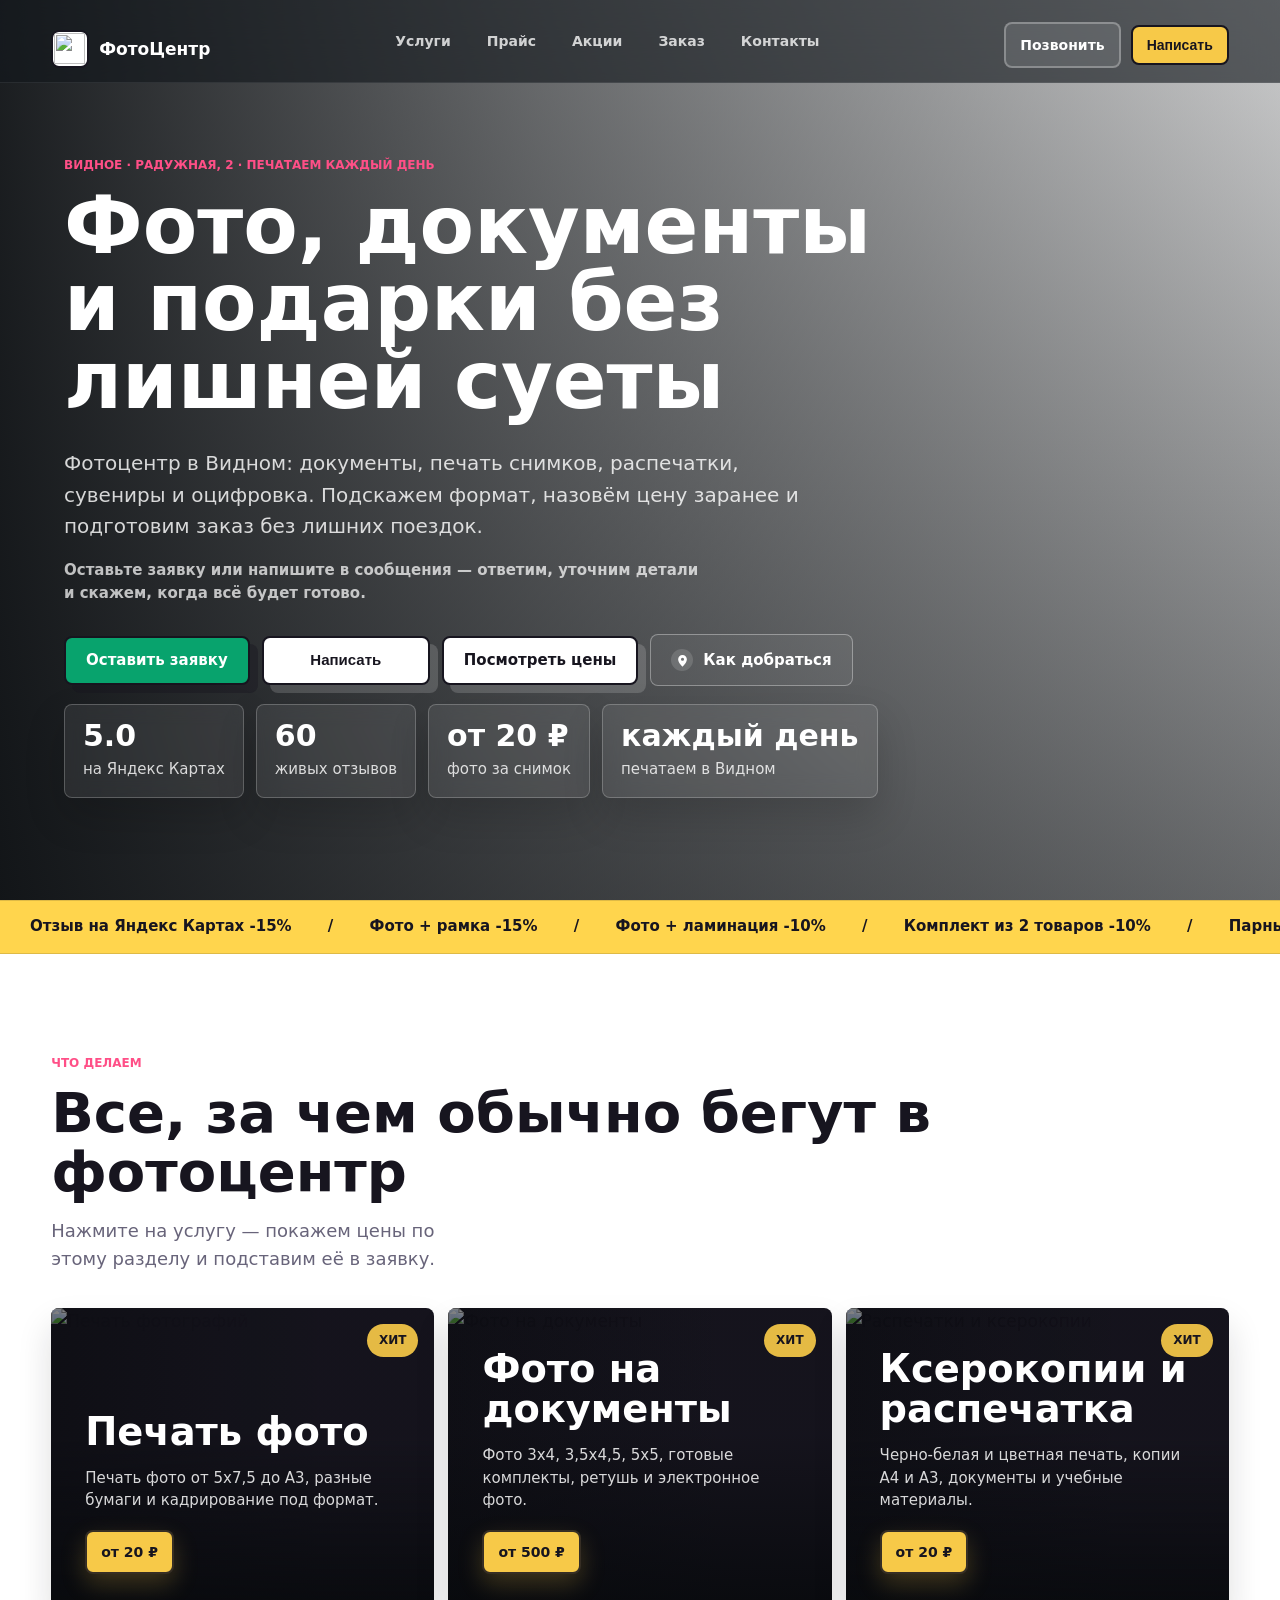
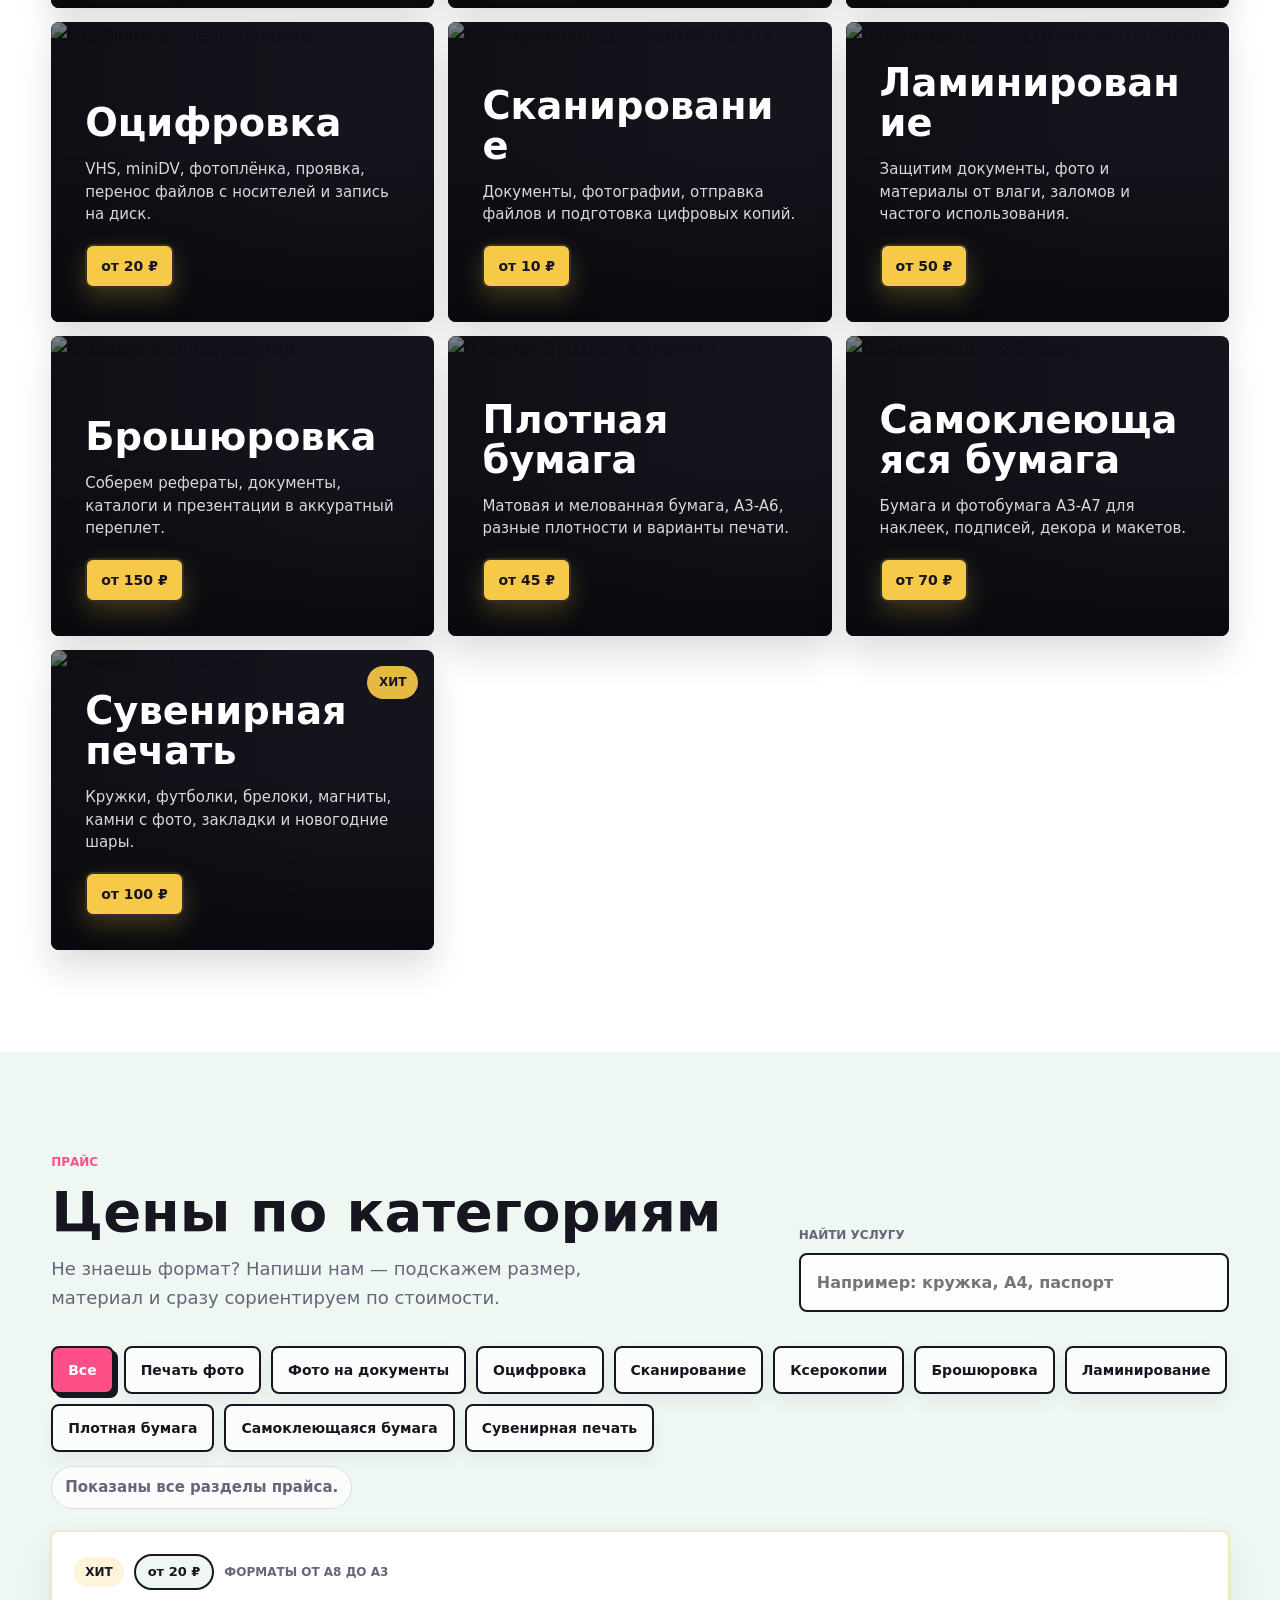
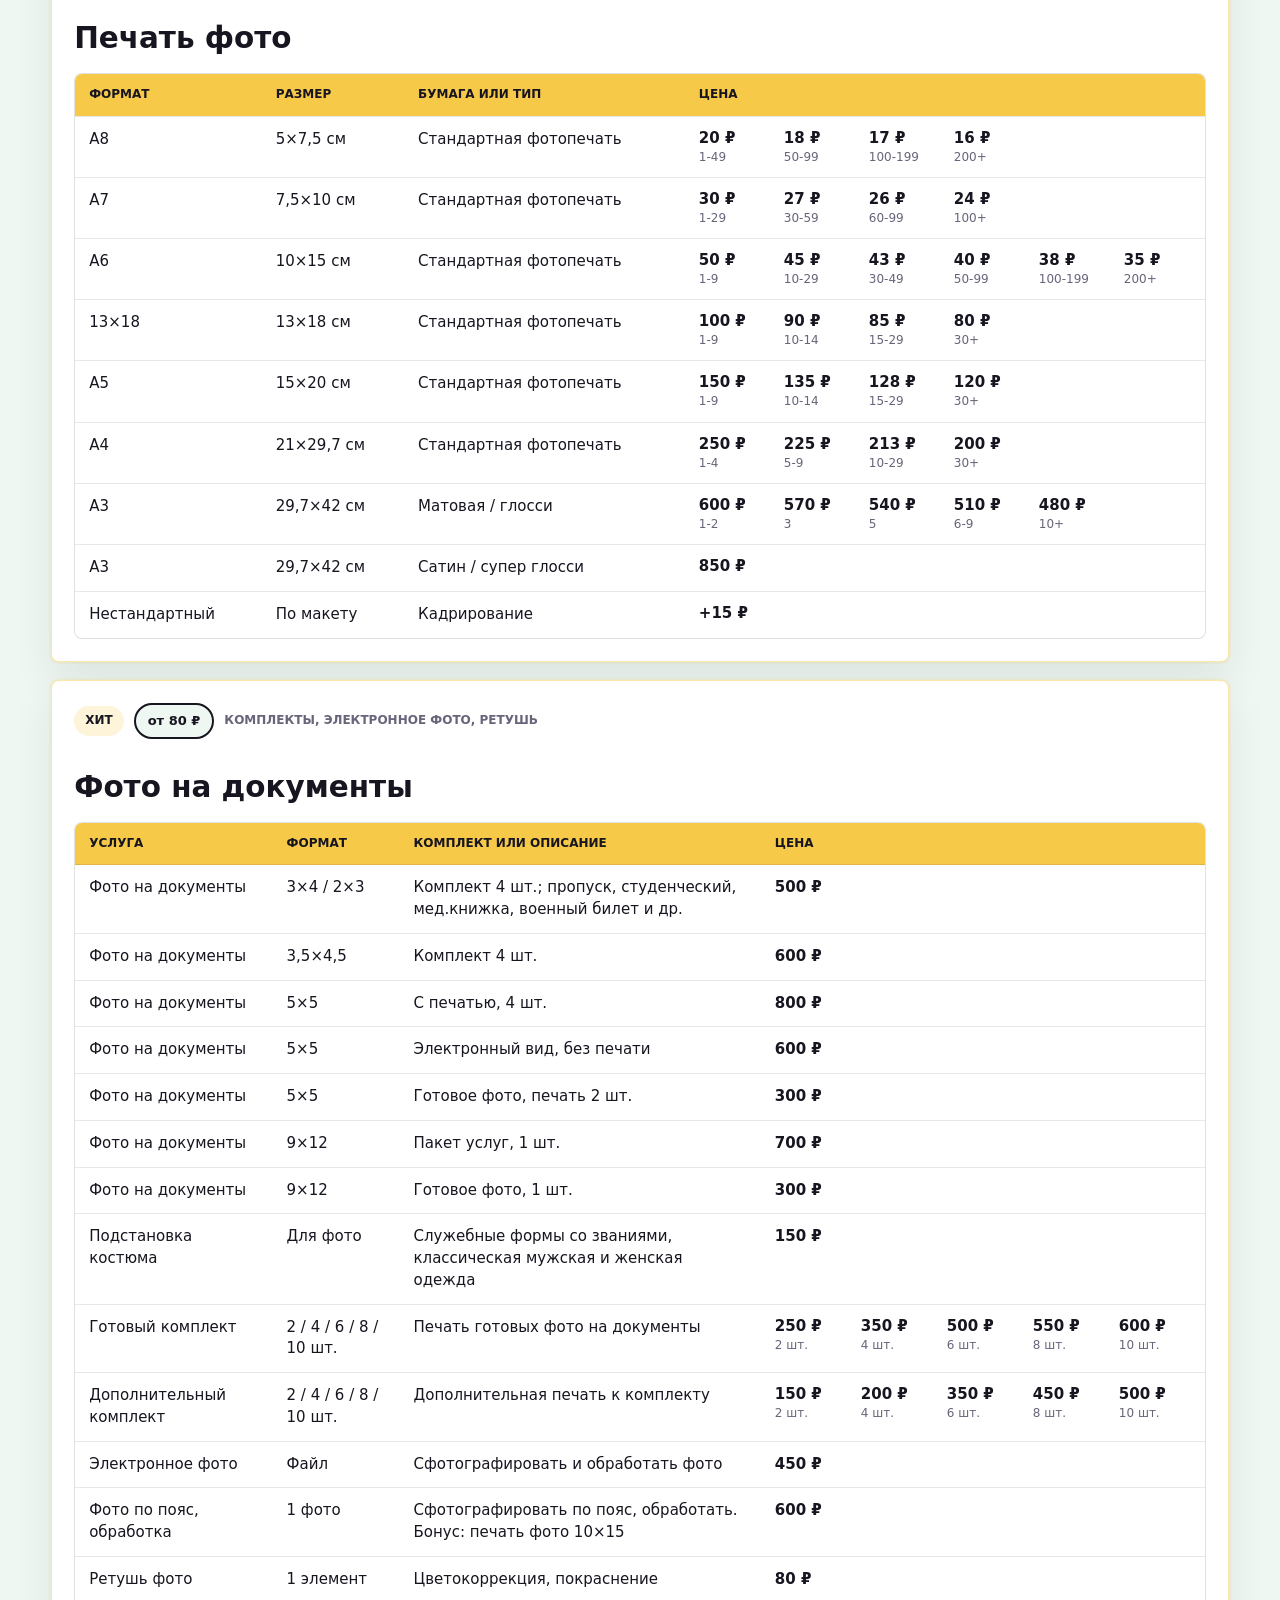
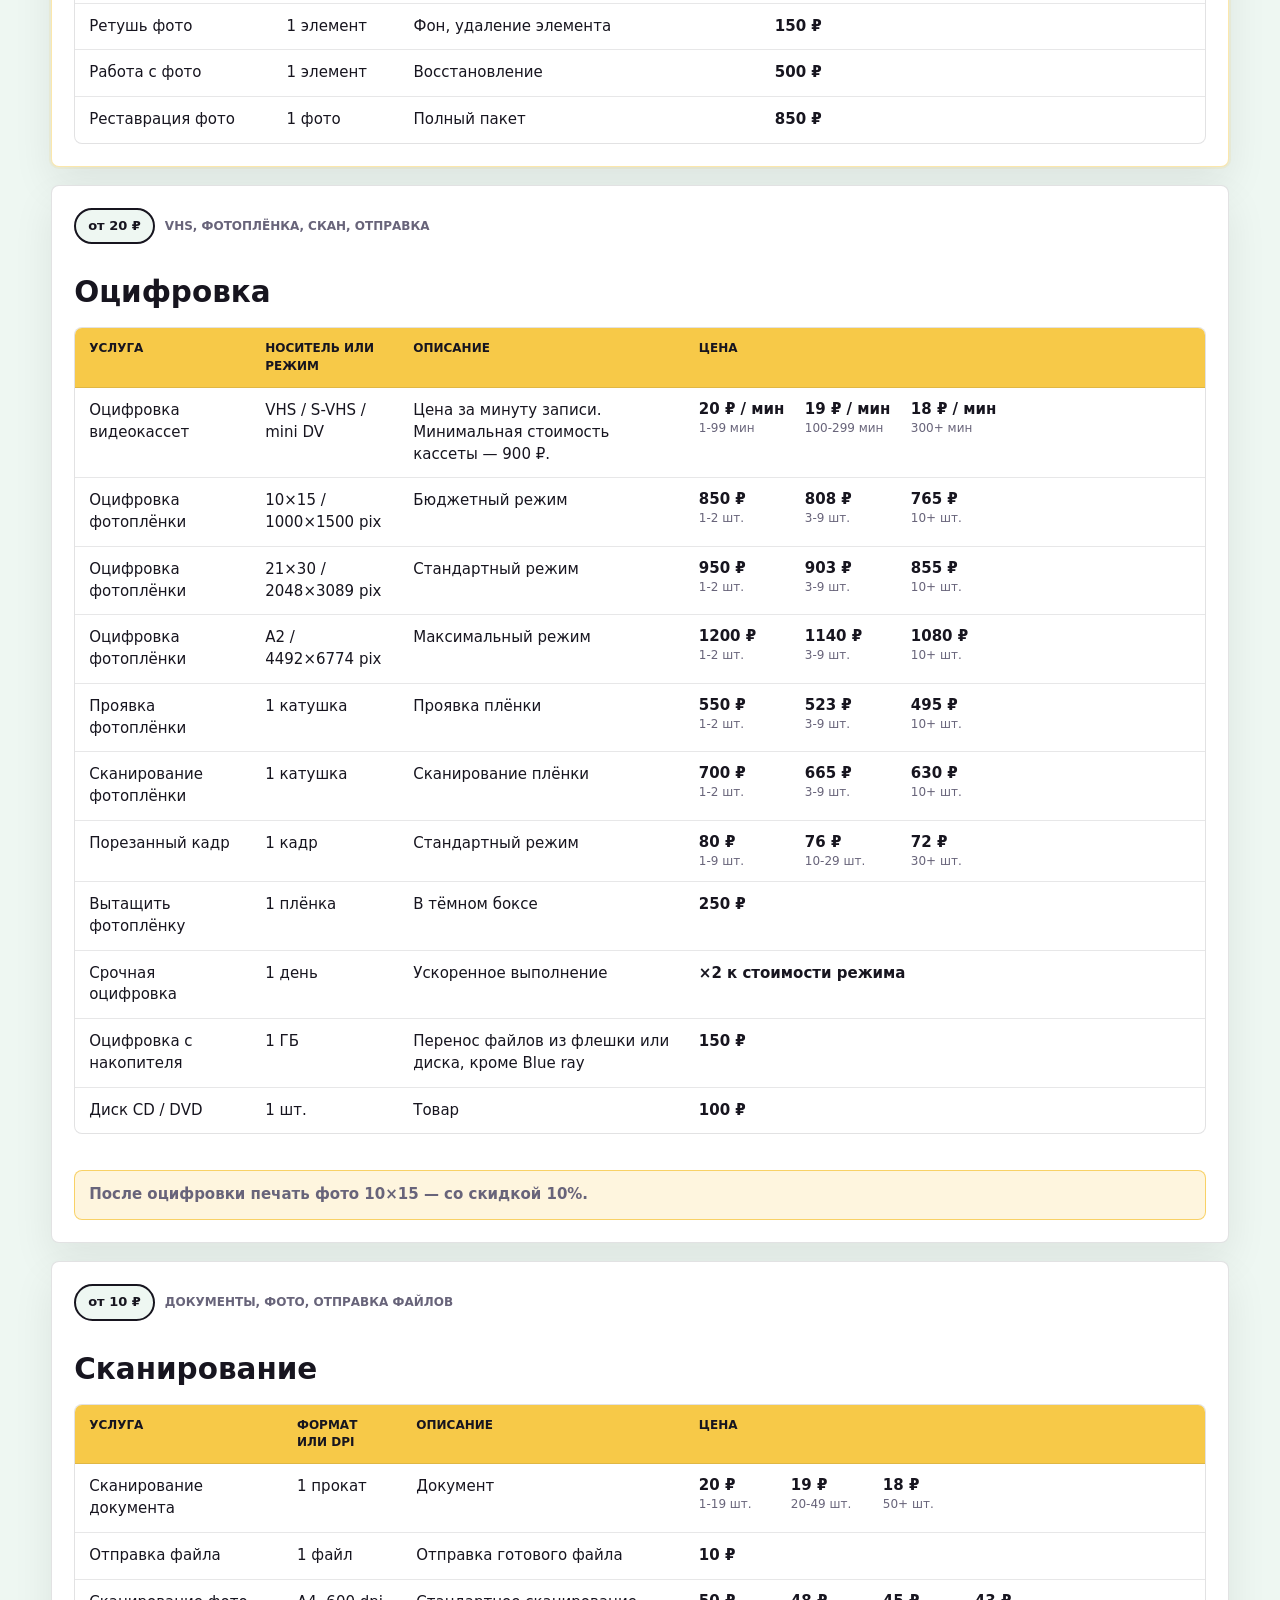
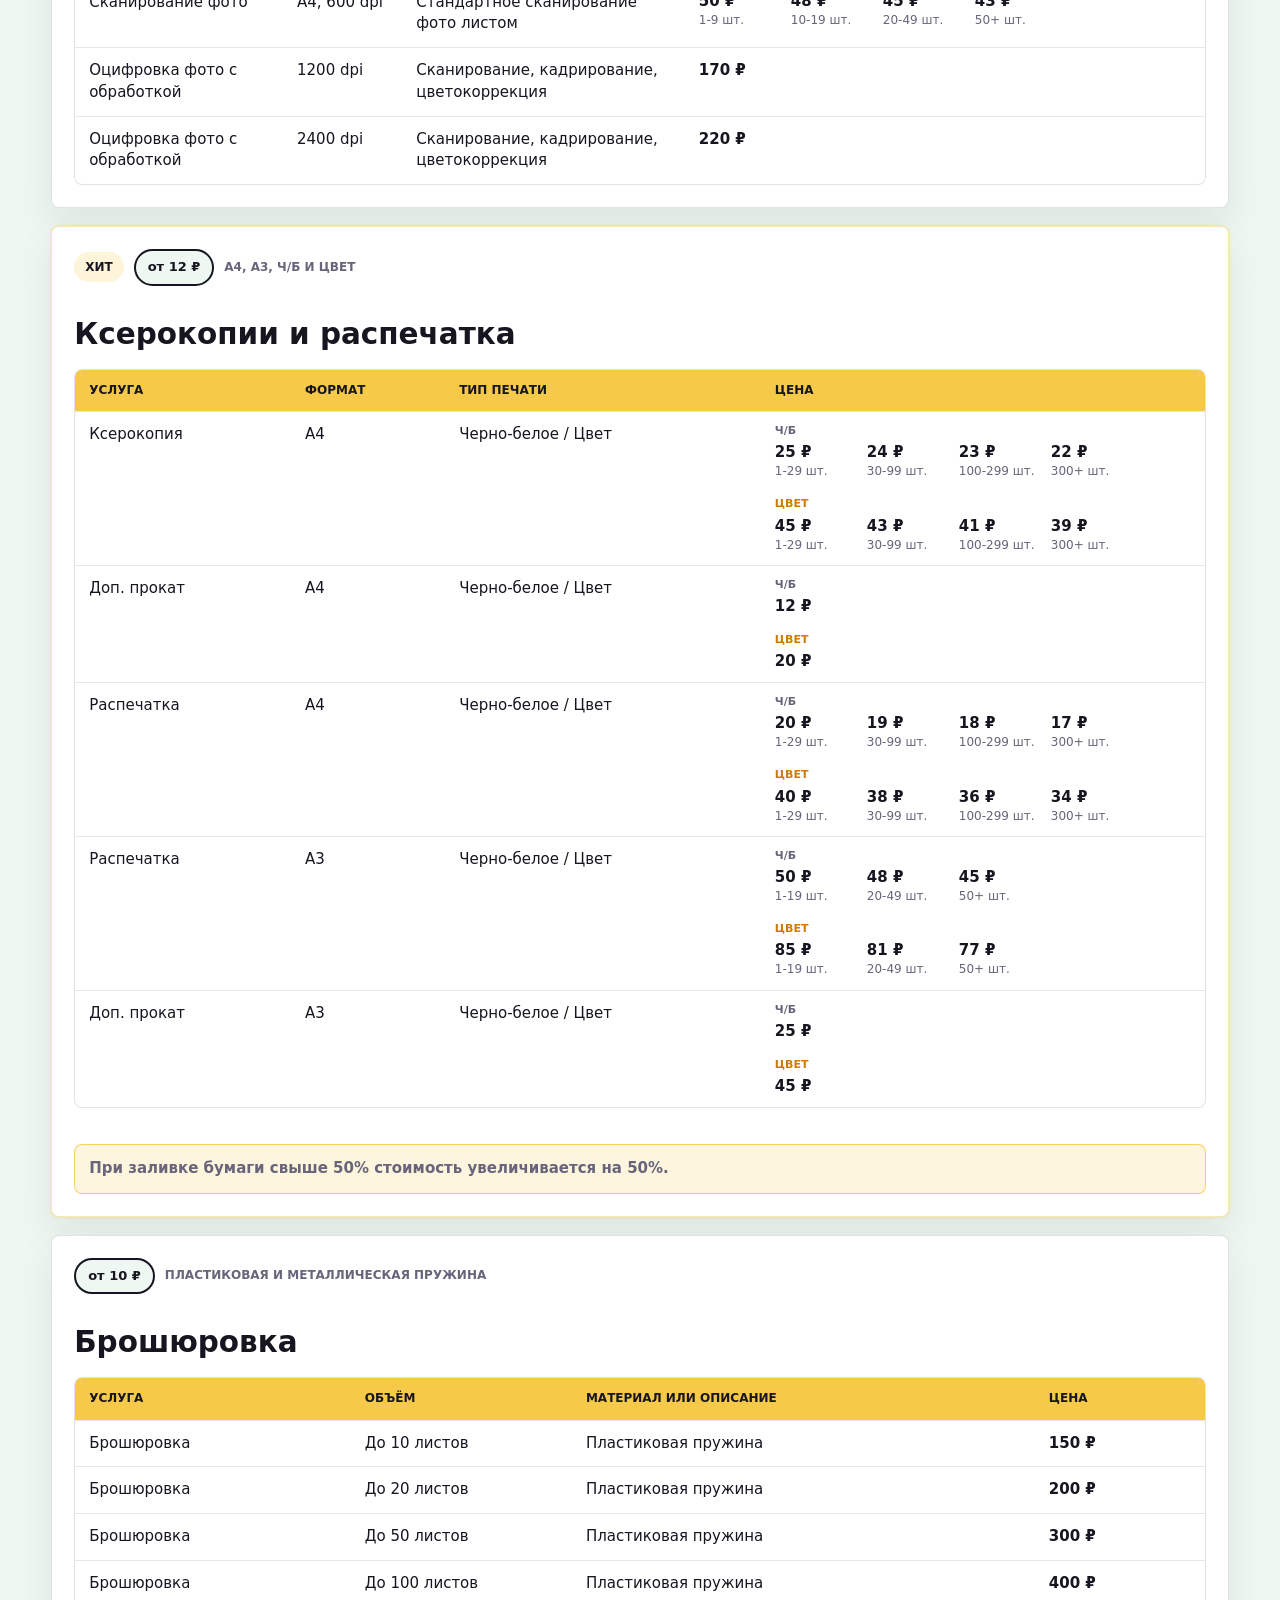
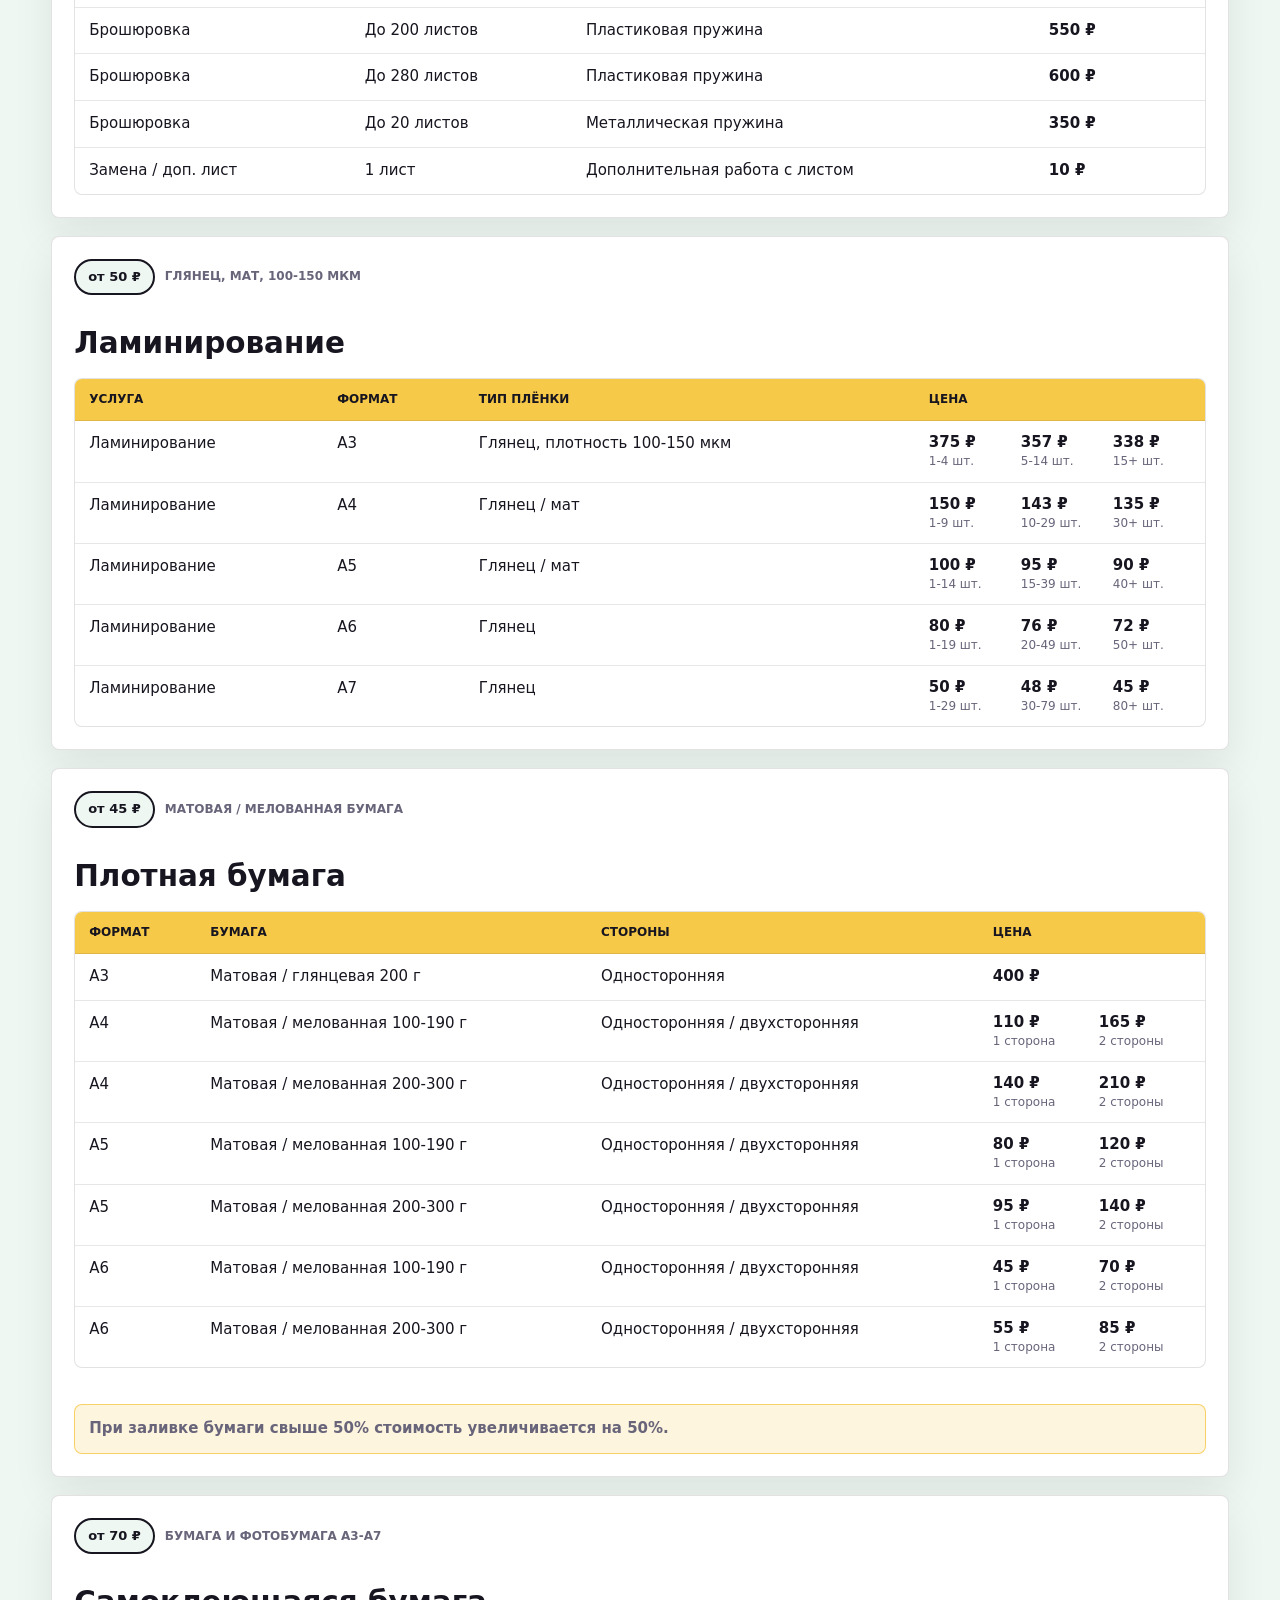
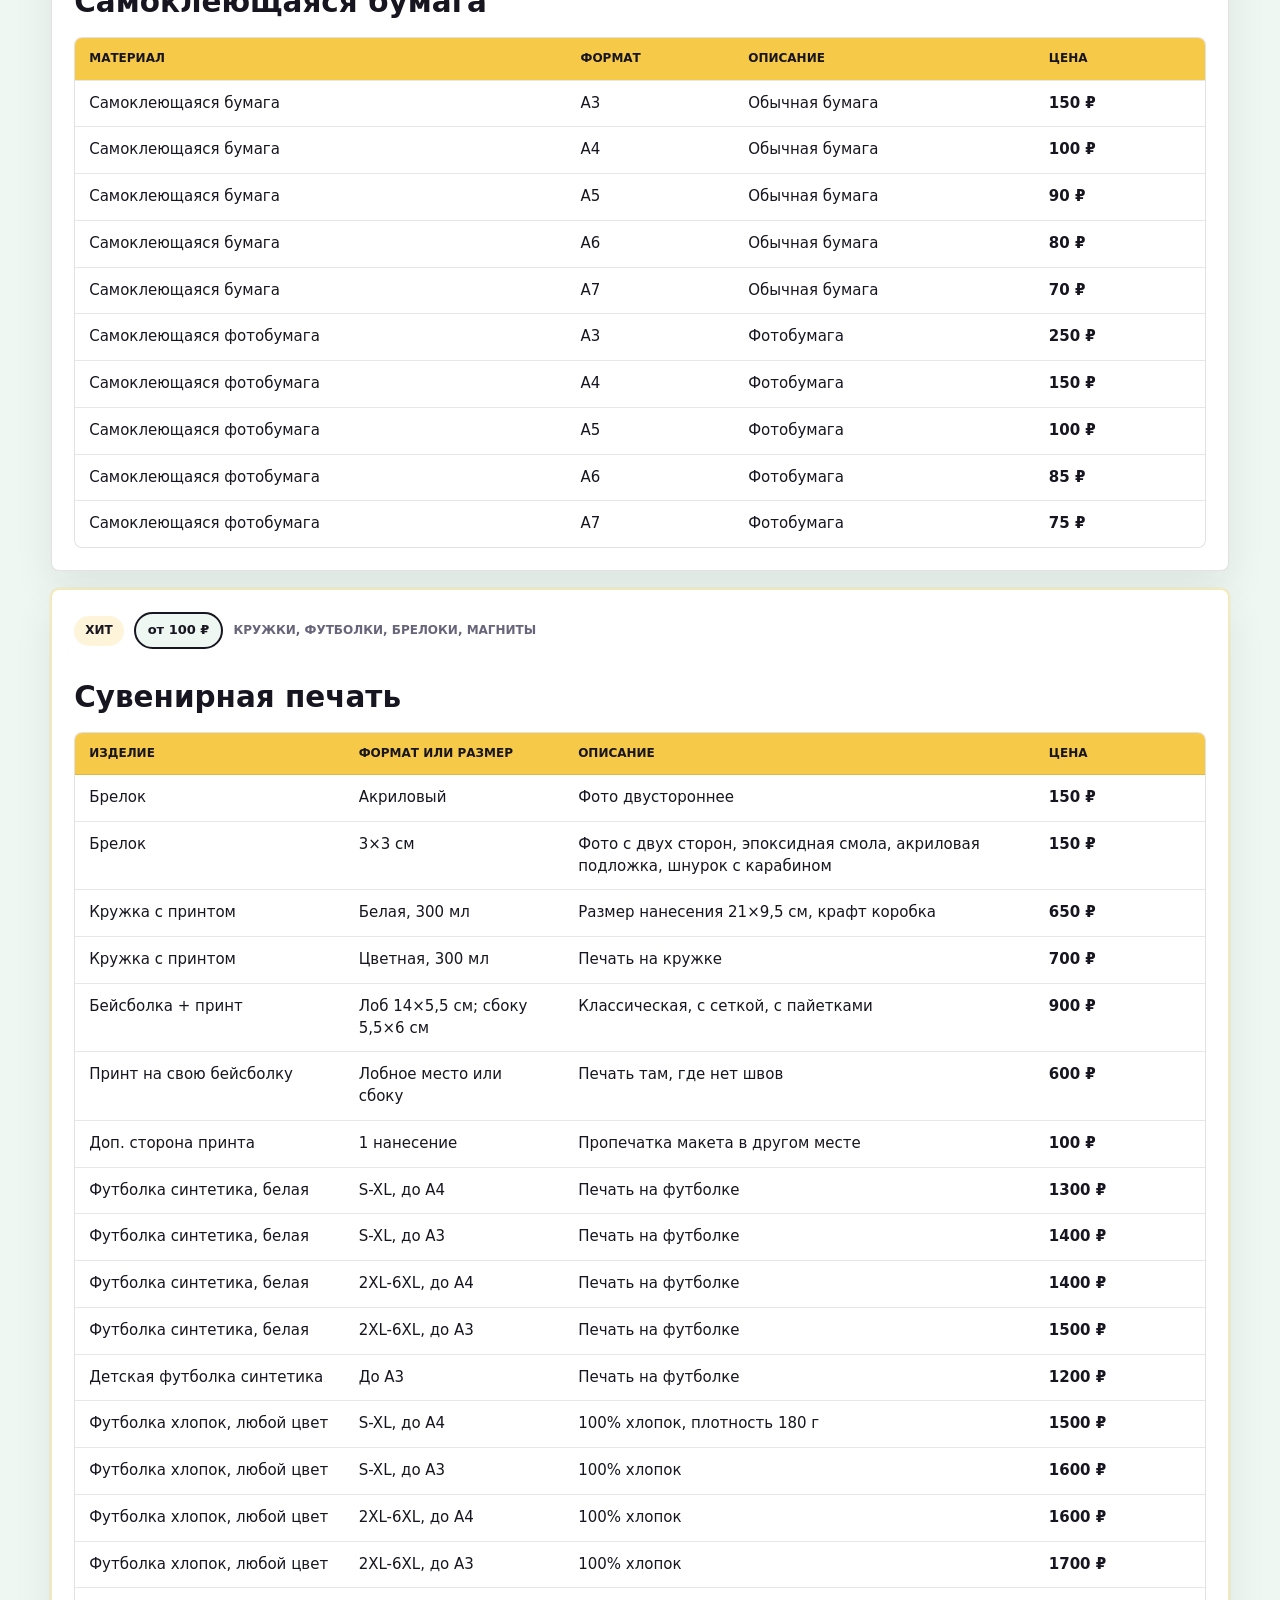
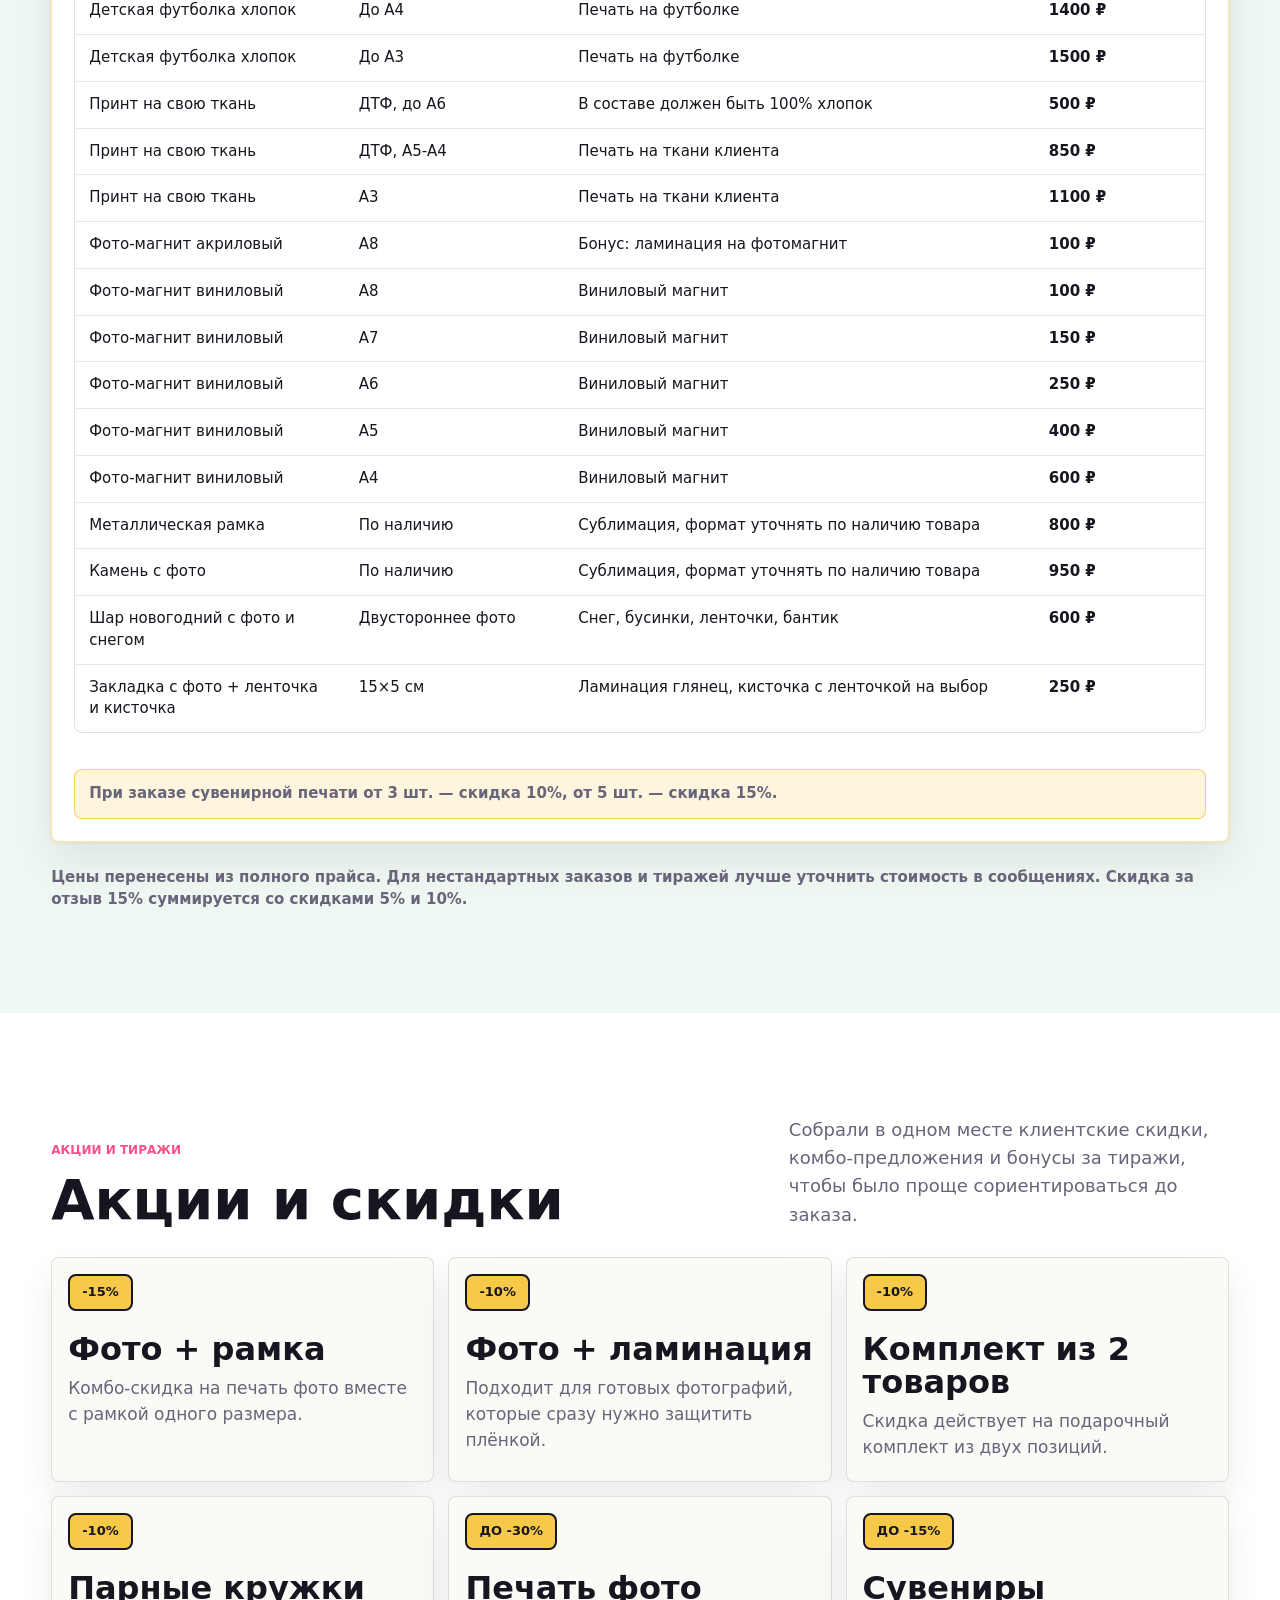
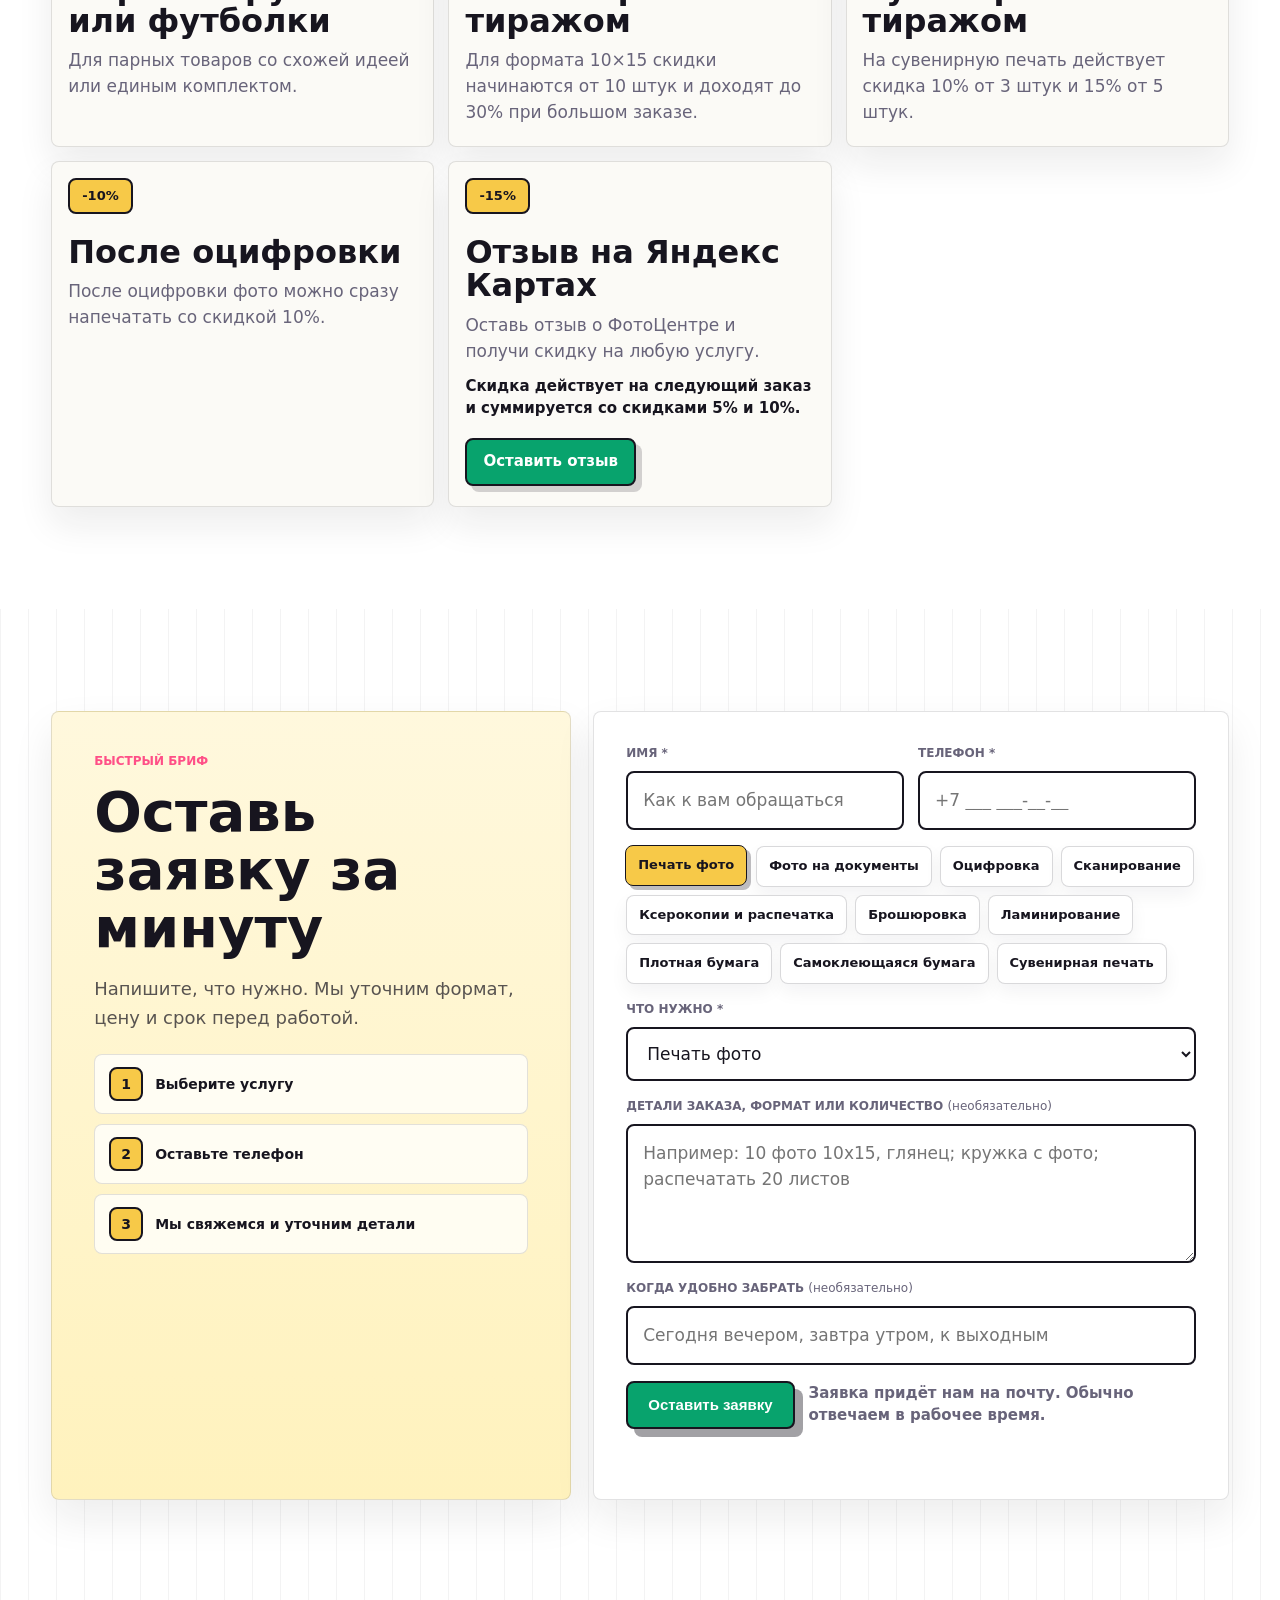
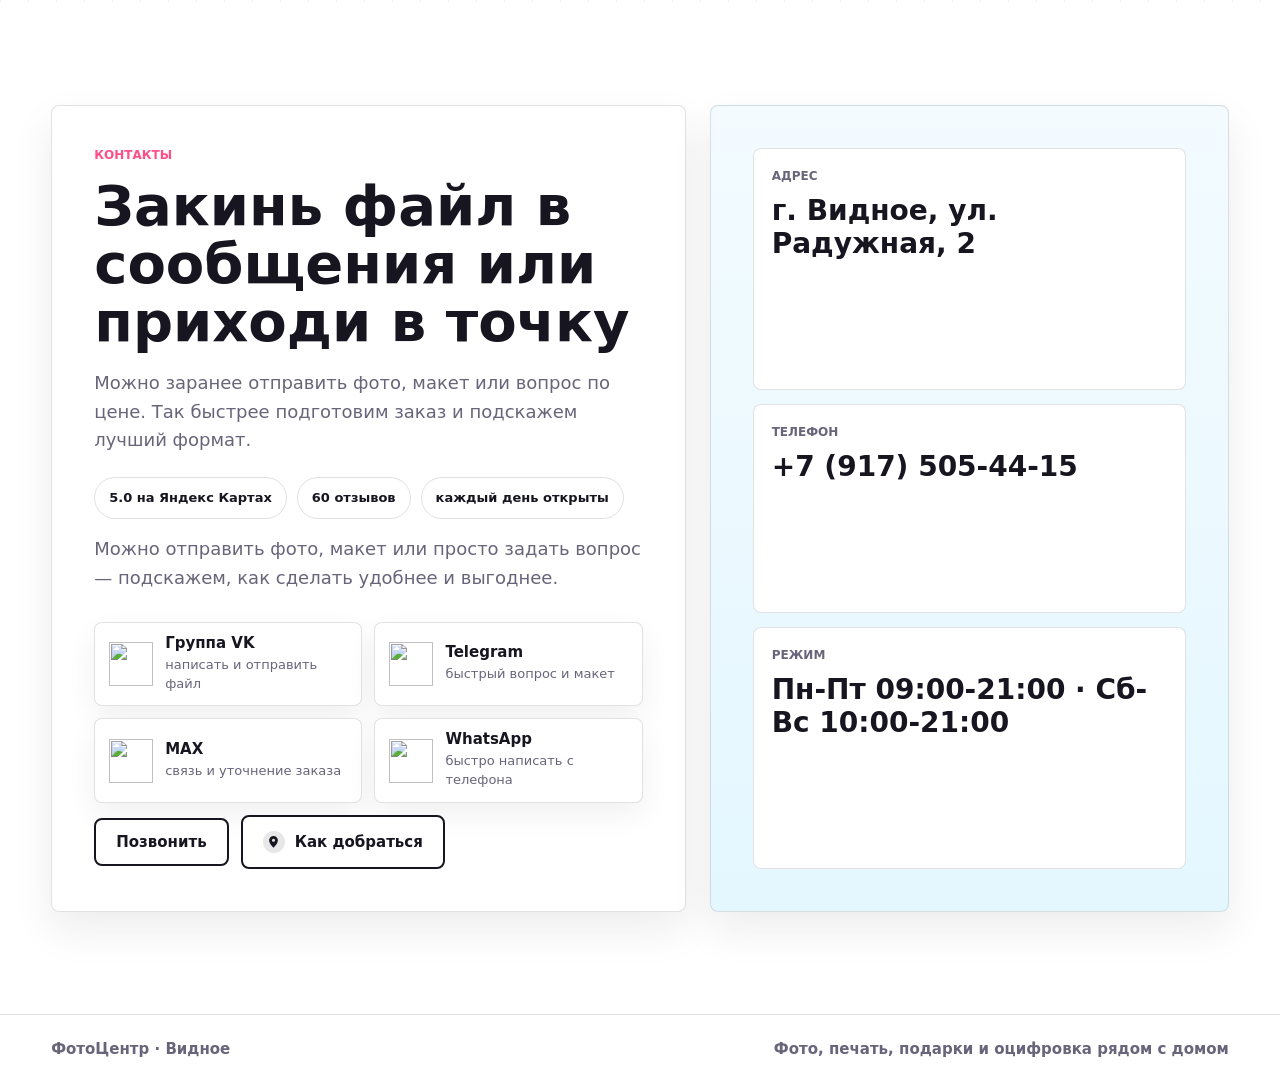
==== index.html @ 05b5c902 "Add files via upload" ====
﻿<!doctype html>
<html lang="ru">
  <head>
    <meta charset="UTF-8" />
    <meta name="viewport" content="width=device-width, initial-scale=1.0" />
    <meta
      name="description"
      content="ФотоЦентр в Видном: фото на документы, печать фото, сувениры с принтом, копии, сканирование, ламинирование и оцифровка."
    />
    <title>ФотоЦентр Видное - фото, печать, сувениры</title>
    <link rel="preconnect" href="https://images.unsplash.com" />
    <link rel="stylesheet" href="styles.css" />
  </head>
  <body>
    <header class="site-header">
      <a class="brand" href="#top" aria-label="ФотоЦентр">
        <span class="brand-mark">
          <img class="brand-mark-image" src="./assets/header-logo.svg" alt="" aria-hidden="true" />
        </span>
        <span>ФотоЦентр</span>
      </a>
      <nav class="nav" aria-label="Основная навигация">
        <a href="#services">Услуги</a>
        <a href="#prices">Прайс</a>
        <a href="#promos">Акции</a>
        <a href="#order">Заказ</a>
        <a href="#contacts">Контакты</a>
      </nav>
      <div class="header-actions">
        <a class="header-cta header-cta-secondary" href="tel:+79175054415">Позвонить</a>
        <div class="header-menu">
          <button class="header-cta header-menu-toggle" type="button" aria-expanded="false" aria-controls="writeMenu">
            Написать
          </button>
          <div class="header-menu-dropdown" id="writeMenu">
            <a href="https://vk.com/pho_tochka.vidnoe" target="_blank" rel="noreferrer">VK</a>
            <a href="https://web.telegram.org/a/#1160806137" target="_blank" rel="noreferrer">Telegram</a>
            <a href="https://max.ru/u/f9LHodD0cOIlaoDYdLaWipJg-TVtTgAfUd0Lg-ih9l57iae0V33f5ia48QM" target="_blank" rel="noreferrer">MAX</a>
            <a href="https://wa.me/79851258646" target="_blank" rel="noreferrer">WhatsApp</a>
          </div>
        </div>
      </div>
    </header>

    <main id="top">
      <section class="hero">
        <div class="hero-copy">
          <p class="eyebrow">Видное · Радужная, 2 · печатаем каждый день</p>
          <h1>Фото, документы<br />и подарки без лишней суеты</h1>
          <p class="hero-text">
            Фотоцентр в Видном: документы, печать снимков, распечатки, сувениры и оцифровка.
            Подскажем формат, назовём цену заранее и подготовим заказ без лишних поездок.
          </p>
          <p class="hero-support">Оставьте заявку или напишите в сообщения — ответим, уточним детали и скажем, когда всё будет готово.</p>
          <div class="hero-actions">
            <a class="btn btn-primary" href="#order">Оставить заявку</a>
            <div class="action-menu action-menu-hero">
              <button class="btn btn-secondary action-menu-toggle" type="button" aria-expanded="false">
                Написать
              </button>
              <div class="action-menu-dropdown" aria-label="Выберите, где написать">
                <a href="https://vk.com/pho_tochka.vidnoe" target="_blank" rel="noreferrer">VK</a>
                <a href="https://web.telegram.org/a/#1160806137" target="_blank" rel="noreferrer">Telegram</a>
                <a href="https://max.ru/u/f9LHodD0cOIlaoDYdLaWipJg-TVtTgAfUd0Lg-ih9l57iae0V33f5ia48QM" target="_blank" rel="noreferrer">MAX</a>
                <a href="https://wa.me/79851258646" target="_blank" rel="noreferrer">WhatsApp</a>
              </div>
            </div>
            <a class="btn btn-secondary" href="#prices">Посмотреть цены</a>
            <a class="btn btn-ghost btn-route" href="https://yandex.ru/maps/-/CPvjaN9n" target="_blank" rel="noreferrer">
              <span class="btn-route-icon" aria-hidden="true">
                <svg viewBox="0 0 24 24" focusable="false">
                  <path d="M12 22s7-6.2 7-12a7 7 0 1 0-14 0c0 5.8 7 12 7 12Zm0-9.5a2.5 2.5 0 1 1 0-5 2.5 2.5 0 0 1 0 5Z" fill="currentColor" />
                </svg>
              </span>
              <span>Как добраться</span>
            </a>
          </div>
          <div class="hero-stats" aria-label="Быстрая информация">
            <div class="hero-stat">
              <strong>5.0</strong>
              <span>на Яндекс Картах</span>
            </div>
            <div class="hero-stat">
              <strong>60</strong>
              <span>живых отзывов</span>
            </div>
            <div class="hero-stat">
              <strong>от 20 ₽</strong>
              <span>фото за снимок</span>
            </div>
            <div class="hero-stat">
              <strong>каждый день</strong>
              <span>печатаем в Видном</span>
            </div>
          </div>
        </div>
        <div class="hero-media" aria-label="Печать фото и документы">
          <img
            src="https://images.unsplash.com/photo-1516035069371-29a1b244cc32?auto=format&fit=crop&w=900&q=80"
            alt="Фотоаппарат и распечатанные снимки"
          />
          <div class="floating-card top-card">
            <span>от 20 ₽</span>
            <p>печать фото</p>
          </div>
          <div class="floating-card bottom-card">
            <span>от 450 ₽</span>
            <p>электронное фото</p>
          </div>
        </div>
      </section>

      <section class="ticker-section" aria-label="Акции и скидки">
        <div class="ticker-track">
          <div class="ticker-content">
            <span>Отзыв на Яндекс Картах -15%</span>
            <span class="ticker-separator">/</span>
            <span>Фото + рамка -15%</span>
            <span class="ticker-separator">/</span>
            <span>Фото + ламинация -10%</span>
            <span class="ticker-separator">/</span>
            <span>Комплект из 2 товаров -10%</span>
            <span class="ticker-separator">/</span>
            <span>Парные кружки и футболки -10%</span>
            <span class="ticker-separator">/</span>
            <span>Печать 10×15 до -30%</span>
            <span class="ticker-separator">/</span>
            <span>Сувениры от 3 шт -10%</span>
            <span class="ticker-separator">/</span>
            <span>После оцифровки печать фото -10%</span>
            <span class="ticker-separator">/</span>
            <span>Фото + рамка -15%</span>
            <span class="ticker-separator">/</span>
            <span>Комплект из 2 товаров -10%</span>
            <span class="ticker-separator">/</span>
            <span>Печать 10×15 до -30%</span>
            <span class="ticker-separator">/</span>
            <span>После оцифровки печать фото -10%</span>
          </div>
          <div class="ticker-content" aria-hidden="true">
            <span>Отзыв на Яндекс Картах -15%</span>
            <span class="ticker-separator">/</span>
            <span>Фото + рамка -15%</span>
            <span class="ticker-separator">/</span>
            <span>Фото + ламинация -10%</span>
            <span class="ticker-separator">/</span>
            <span>Комплект из 2 товаров -10%</span>
            <span class="ticker-separator">/</span>
            <span>Парные кружки и футболки -10%</span>
            <span class="ticker-separator">/</span>
            <span>Печать 10×15 до -30%</span>
            <span class="ticker-separator">/</span>
            <span>Сувениры от 3 шт -10%</span>
            <span class="ticker-separator">/</span>
            <span>После оцифровки печать фото -10%</span>
            <span class="ticker-separator">/</span>
            <span>Фото + рамка -15%</span>
            <span class="ticker-separator">/</span>
            <span>Комплект из 2 товаров -10%</span>
            <span class="ticker-separator">/</span>
            <span>Печать 10×15 до -30%</span>
            <span class="ticker-separator">/</span>
            <span>После оцифровки печать фото -10%</span>
          </div>
        </div>
      </section>

      <section class="section service-section" id="services">
        <div class="section-head">
          <p class="eyebrow">что делаем</p>
          <h2>Все, за чем обычно бегут в фотоцентр</h2>
          <p class="section-lead">Нажмите на услугу — покажем цены по этому разделу и подставим её в заявку.</p>
        </div>
        <div class="service-grid service-grid-full">
          <article class="service-card service-card-photo" data-target-filter="photo" data-order-service="Печать фото">
            <img src="./assets/photos.png" alt="Печать фотографий" />
            <span class="card-label">хит</span>
            <div>
              <h3>Печать фото</h3>
              <p>Печать фото от 5x7,5 до A3, разные бумаги и кадрирование под формат.</p>
              <span class="service-price">от 20 ₽</span>
            </div>
          </article>
          <article class="service-card service-card-docs" data-target-filter="docs" data-order-service="Фото на документы">
            <img src="./assets/docs.png" alt="Фото на документы" />
            <span class="card-label">хит</span>
            <div>
              <h3>Фото на документы</h3>
              <p>Фото 3x4, 3,5x4,5, 5x5, готовые комплекты, ретушь и электронное фото.</p>
              <span class="service-price">от 500 ₽</span>
            </div>
          </article>
          <article class="service-card service-card-print" data-target-filter="print" data-order-service="Ксерокопии и распечатка">
            <img src="./assets/copies.png" alt="Распечатки и ксерокопии" />
            <span class="card-label">хит</span>
            <div>
              <h3>Ксерокопии и распечатка</h3>
              <p>Черно-белая и цветная печать, копии A4 и A3, документы и учебные материалы.</p>
              <span class="service-price">от 20 ₽</span>
            </div>
          </article>
          <article class="service-card service-card-digital" data-target-filter="digital" data-order-service="Оцифровка">
            <img src="./assets/digitization-card.png" alt="Оцифровка пленок и кассет" />
            <div>
              <h3>Оцифровка</h3>
              <p>VHS, miniDV, фотоплёнка, проявка, перенос файлов с носителей и запись на диск.</p>
              <span class="service-price">от 20 ₽</span>
            </div>
          </article>
          <article class="service-card service-card-scan" data-target-filter="scan" data-order-service="Сканирование">
            <img src="./assets/scanning.png" alt="Сканирование документов и фото" />
            <div>
              <h3>Сканирование</h3>
              <p>Документы, фотографии, отправка файлов и подготовка цифровых копий.</p>
              <span class="service-price">от 10 ₽</span>
            </div>
          </article>
          <article class="service-card service-card-lamination" data-target-filter="lamination" data-order-service="Ламинирование">
            <img src="./assets/lamination.png" alt="Ламинация документов и фотографий" />
            <div>
              <h3>Ламинирование</h3>
              <p>Защитим документы, фото и материалы от влаги, заломов и частого использования.</p>
              <span class="service-price">от 50 ₽</span>
            </div>
          </article>
          <article class="service-card service-card-binding" data-target-filter="binding" data-order-service="Брошюровка">
            <img src="./assets/brochure.png" alt="Брошюровка документов" />
            <div>
              <h3>Брошюровка</h3>
              <p>Соберем рефераты, документы, каталоги и презентации в аккуратный переплет.</p>
              <span class="service-price">от 150 ₽</span>
            </div>
          </article>
          <article class="service-card service-card-paper" data-target-filter="paper" data-order-service="Плотная бумага">
            <img src="./assets/thick-paper.png" alt="Плотная бумага для печати" />
            <div>
              <h3>Плотная бумага</h3>
              <p>Матовая и мелованная бумага, A3-A6, разные плотности и варианты печати.</p>
              <span class="service-price">от 45 ₽</span>
            </div>
          </article>
          <article class="service-card service-card-sticker" data-target-filter="sticker" data-order-service="Самоклеющаяся бумага">
            <img src="./assets/sticker-paper.png" alt="Самоклеющаяся бумага" />
            <div>
              <h3>Самоклеющаяся бумага</h3>
              <p>Бумага и фотобумага A3-A7 для наклеек, подписей, декора и макетов.</p>
              <span class="service-price">от 70 ₽</span>
            </div>
          </article>
          <article class="service-card service-card-gifts" data-target-filter="gifts" data-order-service="Сувенирная печать">
            <img src="./assets/souvenirs.png" alt="Сувенирная печать" />
            <span class="card-label">хит</span>
            <div>
              <h3>Сувенирная печать</h3>
              <p>Кружки, футболки, брелоки, магниты, камни с фото, закладки и новогодние шары.</p>
              <span class="service-price">от 100 ₽</span>
            </div>
          </article>
        </div>
      </section>

      <section class="section price-section" id="prices">
        <div class="section-head split-head">
          <div>
            <p class="eyebrow">прайс</p>
            <h2>Цены по категориям</h2>
            <p class="price-intro">Не знаешь формат? Напиши нам — подскажем размер, материал и сразу сориентируем по стоимости.</p>
          </div>
          <label class="search-box">
            <span>Найти услугу</span>
            <input type="search" id="priceSearch" placeholder="Например: кружка, А4, паспорт" />
          </label>
        </div>

        <div class="price-tabs" role="tablist" aria-label="Категории прайса">
          <button class="tab active" type="button" data-filter="all">Все</button>
          <button class="tab" type="button" data-filter="photo">Печать фото</button>
          <button class="tab" type="button" data-filter="docs">Фото на документы</button>
          <button class="tab" type="button" data-filter="digital">Оцифровка</button>
          <button class="tab" type="button" data-filter="scan">Сканирование</button>
          <button class="tab" type="button" data-filter="print">Ксерокопии</button>
          <button class="tab" type="button" data-filter="binding">Брошюровка</button>
          <button class="tab" type="button" data-filter="lamination">Ламинирование</button>
          <button class="tab" type="button" data-filter="paper">Плотная бумага</button>
          <button class="tab" type="button" data-filter="sticker">Самоклеющаяся бумага</button>
          <button class="tab" type="button" data-filter="gifts">Сувенирная печать</button>
        </div>
        <p class="price-filter-status" id="priceFilterStatus">Показаны все разделы прайса.</p>
        <p class="price-empty-message" id="priceEmptyMessage">
          Не нашли услугу? <a href="#contacts">Напишите нам</a> — подскажем цену.
        </p>

        <div class="price-grid price-table-grid" id="priceGrid">
          <article class="price-card price-table-card price-card-hot" data-category="photo">
            <div class="price-card-top">
              <span class="price-hot-tag">хит</span>
              <span class="price-chip">от 20 ₽</span>
              <span class="price-meta">форматы от A8 до A3</span>
            </div>
            <h3>Печать фото</h3>
            <div class="price-table-wrap">
              <table class="price-table photo-price-table detail-price-table">
                <thead><tr><th>Формат</th><th>Размер</th><th>Бумага или тип</th><th>Кол-во</th><th>Цена</th></tr></thead>
                <tbody>
                  <tr><td>A8</td><td>5×7,5 см</td><td>Стандартная фотопечать</td><td>1-49<br />50-99<br />100-199<br />200+</td><td><div class="photo-tier-list"><span class="photo-tier"><span class="photo-tier-qty">1-49</span><span class="photo-tier-price">20 ₽</span></span><span class="photo-tier"><span class="photo-tier-qty">50-99</span><span class="photo-tier-price">18 ₽</span></span><span class="photo-tier"><span class="photo-tier-qty">100-199</span><span class="photo-tier-price">17 ₽</span></span><span class="photo-tier"><span class="photo-tier-qty">200+</span><span class="photo-tier-price">16 ₽</span></span></div></td></tr>
                  <tr><td>A7</td><td>7,5×10 см</td><td>Стандартная фотопечать</td><td>1-29<br />30-59<br />60-99<br />100+</td><td><div class="photo-tier-list"><span class="photo-tier"><span class="photo-tier-qty">1-29</span><span class="photo-tier-price">30 ₽</span></span><span class="photo-tier"><span class="photo-tier-qty">30-59</span><span class="photo-tier-price">27 ₽</span></span><span class="photo-tier"><span class="photo-tier-qty">60-99</span><span class="photo-tier-price">26 ₽</span></span><span class="photo-tier"><span class="photo-tier-qty">100+</span><span class="photo-tier-price">24 ₽</span></span></div></td></tr>
                  <tr><td>A6</td><td>10×15 см</td><td>Стандартная фотопечать</td><td>1-9<br />10-29<br />30-49<br />50-99<br />100-199<br />200+</td><td><div class="photo-tier-list"><span class="photo-tier"><span class="photo-tier-qty">1-9</span><span class="photo-tier-price">50 ₽</span></span><span class="photo-tier"><span class="photo-tier-qty">10-29</span><span class="photo-tier-price">45 ₽</span></span><span class="photo-tier"><span class="photo-tier-qty">30-49</span><span class="photo-tier-price">43 ₽</span></span><span class="photo-tier"><span class="photo-tier-qty">50-99</span><span class="photo-tier-price">40 ₽</span></span><span class="photo-tier"><span class="photo-tier-qty">100-199</span><span class="photo-tier-price">38 ₽</span></span><span class="photo-tier"><span class="photo-tier-qty">200+</span><span class="photo-tier-price">35 ₽</span></span></div></td></tr>
                  <tr><td>13×18</td><td>13×18 см</td><td>Стандартная фотопечать</td><td>1-9<br />10-14<br />15-29<br />30+</td><td><div class="photo-tier-list"><span class="photo-tier"><span class="photo-tier-qty">1-9</span><span class="photo-tier-price">100 ₽</span></span><span class="photo-tier"><span class="photo-tier-qty">10-14</span><span class="photo-tier-price">90 ₽</span></span><span class="photo-tier"><span class="photo-tier-qty">15-29</span><span class="photo-tier-price">85 ₽</span></span><span class="photo-tier"><span class="photo-tier-qty">30+</span><span class="photo-tier-price">80 ₽</span></span></div></td></tr>
                  <tr><td>A5</td><td>15×20 см</td><td>Стандартная фотопечать</td><td>1-9<br />10-14<br />15-29<br />30+</td><td><div class="photo-tier-list"><span class="photo-tier"><span class="photo-tier-qty">1-9</span><span class="photo-tier-price">150 ₽</span></span><span class="photo-tier"><span class="photo-tier-qty">10-14</span><span class="photo-tier-price">135 ₽</span></span><span class="photo-tier"><span class="photo-tier-qty">15-29</span><span class="photo-tier-price">128 ₽</span></span><span class="photo-tier"><span class="photo-tier-qty">30+</span><span class="photo-tier-price">120 ₽</span></span></div></td></tr>
                  <tr><td>A4</td><td>21×29,7 см</td><td>Стандартная фотопечать</td><td>1-4<br />5-9<br />10-29<br />30+</td><td><div class="photo-tier-list"><span class="photo-tier"><span class="photo-tier-qty">1-4</span><span class="photo-tier-price">250 ₽</span></span><span class="photo-tier"><span class="photo-tier-qty">5-9</span><span class="photo-tier-price">225 ₽</span></span><span class="photo-tier"><span class="photo-tier-qty">10-29</span><span class="photo-tier-price">213 ₽</span></span><span class="photo-tier"><span class="photo-tier-qty">30+</span><span class="photo-tier-price">200 ₽</span></span></div></td></tr>
                  <tr><td>A3</td><td>29,7×42 см</td><td>Матовая / глосси</td><td>1-2<br />3<br />5<br />6-9<br />10+</td><td><div class="photo-tier-list"><span class="photo-tier"><span class="photo-tier-qty">1-2</span><span class="photo-tier-price">600 ₽</span></span><span class="photo-tier"><span class="photo-tier-qty">3</span><span class="photo-tier-price">570 ₽</span></span><span class="photo-tier"><span class="photo-tier-qty">5</span><span class="photo-tier-price">540 ₽</span></span><span class="photo-tier"><span class="photo-tier-qty">6-9</span><span class="photo-tier-price">510 ₽</span></span><span class="photo-tier"><span class="photo-tier-qty">10+</span><span class="photo-tier-price">480 ₽</span></span></div></td></tr>
                  <tr><td>A3</td><td>29,7×42 см</td><td>Сатин / супер глосси</td><td></td><td><div class="photo-tier-list photo-tier-list-single"><span class="photo-tier"><span class="photo-tier-price">850 ₽</span></span></div></td></tr>
                  <tr><td>Нестандартный</td><td>По макету</td><td>Кадрирование</td><td></td><td><div class="photo-tier-list photo-tier-list-single"><span class="photo-tier"><span class="photo-tier-price">+15 ₽</span></span></div></td></tr>
                </tbody>
              </table>
            </div>
          </article>

          <article class="price-card price-table-card accent-card price-card-hot" data-category="docs">
            <div class="price-card-top">
              <span class="price-hot-tag">хит</span>
              <span class="price-chip">от 80 ₽</span>
              <span class="price-meta">комплекты, электронное фото, ретушь</span>
            </div>
            <h3>Фото на документы</h3>
            <div class="price-table-wrap">
              <table class="price-table">
                <thead><tr><th>Услуга</th><th>Формат</th><th>Комплект или описание</th><th>Цена</th></tr></thead>
                <tbody>
                  <tr><td>Фото на документы</td><td>3×4 / 2×3</td><td>Комплект 4 шт.; пропуск, студенческий, мед.книжка, военный билет и др.</td><td>500 ₽</td></tr>
                  <tr><td>Фото на документы</td><td>3,5×4,5</td><td>Комплект 4 шт.</td><td>600 ₽</td></tr>
                  <tr><td>Фото на документы</td><td>5×5</td><td>С печатью, 4 шт.</td><td>800 ₽</td></tr>
                  <tr><td>Фото на документы</td><td>5×5</td><td>Электронный вид, без печати</td><td>600 ₽</td></tr>
                  <tr><td>Фото на документы</td><td>5×5</td><td>Готовое фото, печать 2 шт.</td><td>300 ₽</td></tr>
                  <tr><td>Фото на документы</td><td>9×12</td><td>Пакет услуг, 1 шт.</td><td>700 ₽</td></tr>
                  <tr><td>Фото на документы</td><td>9×12</td><td>Готовое фото, 1 шт.</td><td>300 ₽</td></tr>
                  <tr><td>Подстановка костюма</td><td>Для фото</td><td>Служебные формы со званиями, классическая мужская и женская одежда</td><td>150 ₽</td></tr>
                  <tr><td>Готовый комплект</td><td>2 / 4 / 6 / 8 / 10 шт.</td><td>Печать готовых фото на документы</td><td><div class="price-detail-list price-detail-list--set"><span class="price-detail-item"><span class="price-detail-label">2 шт.</span><span class="price-detail-value">250 ₽</span></span><span class="price-detail-item"><span class="price-detail-label">4 шт.</span><span class="price-detail-value">350 ₽</span></span><span class="price-detail-item"><span class="price-detail-label">6 шт.</span><span class="price-detail-value">500 ₽</span></span><span class="price-detail-item"><span class="price-detail-label">8 шт.</span><span class="price-detail-value">550 ₽</span></span><span class="price-detail-item"><span class="price-detail-label">10 шт.</span><span class="price-detail-value">600 ₽</span></span></div></td></tr>
                  <tr><td>Дополнительный комплект</td><td>2 / 4 / 6 / 8 / 10 шт.</td><td>Дополнительная печать к комплекту</td><td><div class="price-detail-list price-detail-list--set"><span class="price-detail-item"><span class="price-detail-label">2 шт.</span><span class="price-detail-value">150 ₽</span></span><span class="price-detail-item"><span class="price-detail-label">4 шт.</span><span class="price-detail-value">200 ₽</span></span><span class="price-detail-item"><span class="price-detail-label">6 шт.</span><span class="price-detail-value">350 ₽</span></span><span class="price-detail-item"><span class="price-detail-label">8 шт.</span><span class="price-detail-value">450 ₽</span></span><span class="price-detail-item"><span class="price-detail-label">10 шт.</span><span class="price-detail-value">500 ₽</span></span></div></td></tr>
                  <tr><td>Электронное фото</td><td>Файл</td><td>Сфотографировать и обработать фото</td><td>450 ₽</td></tr>
                  <tr><td>Фото по пояс, обработка</td><td>1 фото</td><td>Сфотографировать по пояс, обработать. Бонус: печать фото 10×15</td><td>600 ₽</td></tr>
                  <tr><td>Ретушь фото</td><td>1 элемент</td><td>Цветокоррекция, покраснение</td><td>80 ₽</td></tr>
                  <tr><td>Ретушь фото</td><td>1 элемент</td><td>Фон, удаление элемента</td><td>150 ₽</td></tr>
                  <tr><td>Работа с фото</td><td>1 элемент</td><td>Восстановление</td><td>500 ₽</td></tr>
                  <tr><td>Реставрация фото</td><td>1 фото</td><td>Полный пакет</td><td>850 ₽</td></tr>
                </tbody>
              </table>
            </div>
          </article>

          <article class="price-card price-table-card" data-category="digital">
            <div class="price-card-top">
              <span class="price-chip">от 20 ₽</span>
              <span class="price-meta">VHS, фотоплёнка, скан, отправка</span>
            </div>
            <h3>Оцифровка</h3>
            <div class="price-table-wrap">
              <table class="price-table detail-price-table">
                <thead><tr><th>Услуга</th><th>Носитель или режим</th><th>Описание</th><th>Цена</th></tr></thead>
                <tbody>
                  <tr><td>Оцифровка видеокассет</td><td>VHS / S-VHS / mini DV</td><td>Цена за минуту записи. Минимальная стоимость кассеты — 900 ₽.</td><td><div class="price-detail-list price-detail-list--digitize-video"><span class="price-detail-item"><span class="price-detail-label">1-99 мин</span><span class="price-detail-value">20 ₽ / мин</span></span><span class="price-detail-item"><span class="price-detail-label">100-299 мин</span><span class="price-detail-value">19 ₽ / мин</span></span><span class="price-detail-item"><span class="price-detail-label">300+ мин</span><span class="price-detail-value">18 ₽ / мин</span></span></div></td></tr>
                  <tr><td>Оцифровка фотоплёнки</td><td>10×15 / 1000×1500 pix</td><td>Бюджетный режим</td><td><div class="price-detail-list price-detail-list--digitize-roll"><span class="price-detail-item"><span class="price-detail-label">1-2 шт.</span><span class="price-detail-value">850 ₽</span></span><span class="price-detail-item"><span class="price-detail-label">3-9 шт.</span><span class="price-detail-value">808 ₽</span></span><span class="price-detail-item"><span class="price-detail-label">10+ шт.</span><span class="price-detail-value">765 ₽</span></span></div></td></tr>
                  <tr><td>Оцифровка фотоплёнки</td><td>21×30 / 2048×3089 pix</td><td>Стандартный режим</td><td><div class="price-detail-list price-detail-list--digitize-roll"><span class="price-detail-item"><span class="price-detail-label">1-2 шт.</span><span class="price-detail-value">950 ₽</span></span><span class="price-detail-item"><span class="price-detail-label">3-9 шт.</span><span class="price-detail-value">903 ₽</span></span><span class="price-detail-item"><span class="price-detail-label">10+ шт.</span><span class="price-detail-value">855 ₽</span></span></div></td></tr>
                  <tr><td>Оцифровка фотоплёнки</td><td>A2 / 4492×6774 pix</td><td>Максимальный режим</td><td><div class="price-detail-list price-detail-list--digitize-roll"><span class="price-detail-item"><span class="price-detail-label">1-2 шт.</span><span class="price-detail-value">1200 ₽</span></span><span class="price-detail-item"><span class="price-detail-label">3-9 шт.</span><span class="price-detail-value">1140 ₽</span></span><span class="price-detail-item"><span class="price-detail-label">10+ шт.</span><span class="price-detail-value">1080 ₽</span></span></div></td></tr>
                  <tr><td>Проявка фотоплёнки</td><td>1 катушка</td><td>Проявка плёнки</td><td><div class="price-detail-list price-detail-list--digitize-roll"><span class="price-detail-item"><span class="price-detail-label">1-2 шт.</span><span class="price-detail-value">550 ₽</span></span><span class="price-detail-item"><span class="price-detail-label">3-9 шт.</span><span class="price-detail-value">523 ₽</span></span><span class="price-detail-item"><span class="price-detail-label">10+ шт.</span><span class="price-detail-value">495 ₽</span></span></div></td></tr>
                  <tr><td>Сканирование фотоплёнки</td><td>1 катушка</td><td>Сканирование плёнки</td><td><div class="price-detail-list price-detail-list--digitize-roll"><span class="price-detail-item"><span class="price-detail-label">1-2 шт.</span><span class="price-detail-value">700 ₽</span></span><span class="price-detail-item"><span class="price-detail-label">3-9 шт.</span><span class="price-detail-value">665 ₽</span></span><span class="price-detail-item"><span class="price-detail-label">10+ шт.</span><span class="price-detail-value">630 ₽</span></span></div></td></tr>
                  <tr><td>Порезанный кадр</td><td>1 кадр</td><td>Стандартный режим</td><td><div class="price-detail-list price-detail-list--digitize-frame"><span class="price-detail-item"><span class="price-detail-label">1-9 шт.</span><span class="price-detail-value">80 ₽</span></span><span class="price-detail-item"><span class="price-detail-label">10-29 шт.</span><span class="price-detail-value">76 ₽</span></span><span class="price-detail-item"><span class="price-detail-label">30+ шт.</span><span class="price-detail-value">72 ₽</span></span></div></td></tr>
                  <tr><td>Вытащить фотоплёнку</td><td>1 плёнка</td><td>В тёмном боксе</td><td>250 ₽</td></tr>
                  <tr><td>Срочная оцифровка</td><td>1 день</td><td>Ускоренное выполнение</td><td>×2 к стоимости режима</td></tr>
                  <tr><td>Оцифровка с накопителя</td><td>1 ГБ</td><td>Перенос файлов из флешки или диска, кроме Blue ray</td><td>150 ₽</td></tr>
                  <tr><td>Диск CD / DVD</td><td>1 шт.</td><td>Товар</td><td>100 ₽</td></tr>
                </tbody>
              </table>
            </div>
            <p class="coverage-note">После оцифровки печать фото 10×15 — со скидкой 10%.</p>
          </article>

          <article class="price-card price-table-card" data-category="scan">
            <div class="price-card-top">
              <span class="price-chip">от 10 ₽</span>
              <span class="price-meta">документы, фото, отправка файлов</span>
            </div>
            <h3>Сканирование</h3>
            <div class="price-table-wrap">
              <table class="price-table detail-price-table">
                <thead><tr><th>Услуга</th><th>Формат или dpi</th><th>Описание</th><th>Цена</th></tr></thead>
                <tbody>
                  <tr><td>Сканирование документа</td><td>1 прокат</td><td>Документ</td><td><div class="price-detail-list price-detail-list--scan-doc"><span class="price-detail-item"><span class="price-detail-label">1-19 шт.</span><span class="price-detail-value">20 ₽</span></span><span class="price-detail-item"><span class="price-detail-label">20-49 шт.</span><span class="price-detail-value">19 ₽</span></span><span class="price-detail-item"><span class="price-detail-label">50+ шт.</span><span class="price-detail-value">18 ₽</span></span></div></td></tr>
                  <tr><td>Отправка файла</td><td>1 файл</td><td>Отправка готового файла</td><td>10 ₽</td></tr>
                  <tr><td>Сканирование фото</td><td>A4, 600 dpi</td><td>Стандартное сканирование фото листом</td><td><div class="price-detail-list price-detail-list--scan-photo"><span class="price-detail-item"><span class="price-detail-label">1-9 шт.</span><span class="price-detail-value">50 ₽</span></span><span class="price-detail-item"><span class="price-detail-label">10-19 шт.</span><span class="price-detail-value">48 ₽</span></span><span class="price-detail-item"><span class="price-detail-label">20-49 шт.</span><span class="price-detail-value">45 ₽</span></span><span class="price-detail-item"><span class="price-detail-label">50+ шт.</span><span class="price-detail-value">43 ₽</span></span></div></td></tr>
                  <tr><td>Оцифровка фото с обработкой</td><td>1200 dpi</td><td>Сканирование, кадрирование, цветокоррекция</td><td>170 ₽</td></tr>
                  <tr><td>Оцифровка фото с обработкой</td><td>2400 dpi</td><td>Сканирование, кадрирование, цветокоррекция</td><td>220 ₽</td></tr>
                </tbody>
              </table>
            </div>
          </article>

          <article class="price-card price-table-card price-card-hot" data-category="print">
            <div class="price-card-top">
              <span class="price-hot-tag">хит</span>
              <span class="price-chip">от 12 ₽</span>
              <span class="price-meta">A4, A3, ч/б и цвет</span>
            </div>
            <h3>Ксерокопии и распечатка</h3>
            <div class="price-table-wrap">
              <table class="price-table">
                <thead><tr><th>Услуга</th><th>Формат</th><th>Тип печати</th><th>Цена</th></tr></thead>
                <tbody>
                  <tr><td>Ксерокопия</td><td>A4</td><td>Черно-белое / Цвет</td><td><div class="price-group-stack"><div class="price-group"><span class="price-group-title">Ч/б</span><div class="price-detail-list price-detail-list--print-a4"><span class="price-detail-item"><span class="price-detail-label">1-29 шт.</span><span class="price-detail-value">25 ₽</span></span><span class="price-detail-item"><span class="price-detail-label">30-99 шт.</span><span class="price-detail-value">24 ₽</span></span><span class="price-detail-item"><span class="price-detail-label">100-299 шт.</span><span class="price-detail-value">23 ₽</span></span><span class="price-detail-item"><span class="price-detail-label">300+ шт.</span><span class="price-detail-value">22 ₽</span></span></div></div><div class="price-group"><span class="price-group-title price-group-title--color">Цвет</span><div class="price-detail-list price-detail-list--print-a4"><span class="price-detail-item"><span class="price-detail-label">1-29 шт.</span><span class="price-detail-value">45 ₽</span></span><span class="price-detail-item"><span class="price-detail-label">30-99 шт.</span><span class="price-detail-value">43 ₽</span></span><span class="price-detail-item"><span class="price-detail-label">100-299 шт.</span><span class="price-detail-value">41 ₽</span></span><span class="price-detail-item"><span class="price-detail-label">300+ шт.</span><span class="price-detail-value">39 ₽</span></span></div></div></div></td></tr>
                  <tr><td>Доп. прокат</td><td>A4</td><td>Черно-белое / Цвет</td><td><div class="price-group-stack"><div class="price-group"><span class="price-group-title">Ч/б</span><div class="price-detail-list price-detail-list-single"><span class="price-detail-item"><span class="price-detail-value">12 ₽</span></span></div></div><div class="price-group"><span class="price-group-title price-group-title--color">Цвет</span><div class="price-detail-list price-detail-list-single"><span class="price-detail-item"><span class="price-detail-value">20 ₽</span></span></div></div></div></td></tr>
                  <tr><td>Распечатка</td><td>A4</td><td>Черно-белое / Цвет</td><td><div class="price-group-stack"><div class="price-group"><span class="price-group-title">Ч/б</span><div class="price-detail-list price-detail-list--print-a4"><span class="price-detail-item"><span class="price-detail-label">1-29 шт.</span><span class="price-detail-value">20 ₽</span></span><span class="price-detail-item"><span class="price-detail-label">30-99 шт.</span><span class="price-detail-value">19 ₽</span></span><span class="price-detail-item"><span class="price-detail-label">100-299 шт.</span><span class="price-detail-value">18 ₽</span></span><span class="price-detail-item"><span class="price-detail-label">300+ шт.</span><span class="price-detail-value">17 ₽</span></span></div></div><div class="price-group"><span class="price-group-title price-group-title--color">Цвет</span><div class="price-detail-list price-detail-list--print-a4"><span class="price-detail-item"><span class="price-detail-label">1-29 шт.</span><span class="price-detail-value">40 ₽</span></span><span class="price-detail-item"><span class="price-detail-label">30-99 шт.</span><span class="price-detail-value">38 ₽</span></span><span class="price-detail-item"><span class="price-detail-label">100-299 шт.</span><span class="price-detail-value">36 ₽</span></span><span class="price-detail-item"><span class="price-detail-label">300+ шт.</span><span class="price-detail-value">34 ₽</span></span></div></div></div></td></tr>
                  <tr><td>Распечатка</td><td>A3</td><td>Черно-белое / Цвет</td><td><div class="price-group-stack"><div class="price-group"><span class="price-group-title">Ч/б</span><div class="price-detail-list price-detail-list--print-a3"><span class="price-detail-item"><span class="price-detail-label">1-19 шт.</span><span class="price-detail-value">50 ₽</span></span><span class="price-detail-item"><span class="price-detail-label">20-49 шт.</span><span class="price-detail-value">48 ₽</span></span><span class="price-detail-item"><span class="price-detail-label">50+ шт.</span><span class="price-detail-value">45 ₽</span></span></div></div><div class="price-group"><span class="price-group-title price-group-title--color">Цвет</span><div class="price-detail-list price-detail-list--print-a3"><span class="price-detail-item"><span class="price-detail-label">1-19 шт.</span><span class="price-detail-value">85 ₽</span></span><span class="price-detail-item"><span class="price-detail-label">20-49 шт.</span><span class="price-detail-value">81 ₽</span></span><span class="price-detail-item"><span class="price-detail-label">50+ шт.</span><span class="price-detail-value">77 ₽</span></span></div></div></div></td></tr>
                  <tr><td>Доп. прокат</td><td>A3</td><td>Черно-белое / Цвет</td><td><div class="price-group-stack"><div class="price-group"><span class="price-group-title">Ч/б</span><div class="price-detail-list price-detail-list-single"><span class="price-detail-item"><span class="price-detail-value">25 ₽</span></span></div></div><div class="price-group"><span class="price-group-title price-group-title--color">Цвет</span><div class="price-detail-list price-detail-list-single"><span class="price-detail-item"><span class="price-detail-value">45 ₽</span></span></div></div></div></td></tr>
                </tbody>
              </table>
            </div>
            <p class="coverage-note">При заливке бумаги свыше 50% стоимость увеличивается на 50%.</p>
          </article>

          <article class="price-card price-table-card" data-category="binding">
            <div class="price-card-top">
              <span class="price-chip">от 10 ₽</span>
              <span class="price-meta">пластиковая и металлическая пружина</span>
            </div>
            <h3>Брошюровка</h3>
            <div class="price-table-wrap">
              <table class="price-table">
                <thead><tr><th>Услуга</th><th>Объём</th><th>Материал или описание</th><th>Цена</th></tr></thead>
                <tbody>
                  <tr><td>Брошюровка</td><td>До 10 листов</td><td>Пластиковая пружина</td><td>150 ₽</td></tr>
                  <tr><td>Брошюровка</td><td>До 20 листов</td><td>Пластиковая пружина</td><td>200 ₽</td></tr>
                  <tr><td>Брошюровка</td><td>До 50 листов</td><td>Пластиковая пружина</td><td>300 ₽</td></tr>
                  <tr><td>Брошюровка</td><td>До 100 листов</td><td>Пластиковая пружина</td><td>400 ₽</td></tr>
                  <tr><td>Брошюровка</td><td>До 200 листов</td><td>Пластиковая пружина</td><td>550 ₽</td></tr>
                  <tr><td>Брошюровка</td><td>До 280 листов</td><td>Пластиковая пружина</td><td>600 ₽</td></tr>
                  <tr><td>Брошюровка</td><td>До 20 листов</td><td>Металлическая пружина</td><td>350 ₽</td></tr>
                  <tr><td>Замена / доп. лист</td><td>1 лист</td><td>Дополнительная работа с листом</td><td>10 ₽</td></tr>
                </tbody>
              </table>
            </div>
          </article>

          <article class="price-card price-table-card" data-category="lamination">
            <div class="price-card-top">
              <span class="price-chip">от 50 ₽</span>
              <span class="price-meta">глянец, мат, 100-150 мкм</span>
            </div>
            <h3>Ламинирование</h3>
            <div class="price-table-wrap">
              <table class="price-table">
                <thead><tr><th>Услуга</th><th>Формат</th><th>Тип плёнки</th><th>Цена</th></tr></thead>
                <tbody>
                  <tr><td>Ламинирование</td><td>A3</td><td>Глянец, плотность 100-150 мкм</td><td><div class="price-detail-list price-detail-list--lamination"><span class="price-detail-item"><span class="price-detail-label">1-4 шт.</span><span class="price-detail-value">375 ₽</span></span><span class="price-detail-item"><span class="price-detail-label">5-14 шт.</span><span class="price-detail-value">357 ₽</span></span><span class="price-detail-item"><span class="price-detail-label">15+ шт.</span><span class="price-detail-value">338 ₽</span></span></div></td></tr>
                  <tr><td>Ламинирование</td><td>A4</td><td>Глянец / мат</td><td><div class="price-detail-list price-detail-list--lamination"><span class="price-detail-item"><span class="price-detail-label">1-9 шт.</span><span class="price-detail-value">150 ₽</span></span><span class="price-detail-item"><span class="price-detail-label">10-29 шт.</span><span class="price-detail-value">143 ₽</span></span><span class="price-detail-item"><span class="price-detail-label">30+ шт.</span><span class="price-detail-value">135 ₽</span></span></div></td></tr>
                  <tr><td>Ламинирование</td><td>A5</td><td>Глянец / мат</td><td><div class="price-detail-list price-detail-list--lamination"><span class="price-detail-item"><span class="price-detail-label">1-14 шт.</span><span class="price-detail-value">100 ₽</span></span><span class="price-detail-item"><span class="price-detail-label">15-39 шт.</span><span class="price-detail-value">95 ₽</span></span><span class="price-detail-item"><span class="price-detail-label">40+ шт.</span><span class="price-detail-value">90 ₽</span></span></div></td></tr>
                  <tr><td>Ламинирование</td><td>A6</td><td>Глянец</td><td><div class="price-detail-list price-detail-list--lamination"><span class="price-detail-item"><span class="price-detail-label">1-19 шт.</span><span class="price-detail-value">80 ₽</span></span><span class="price-detail-item"><span class="price-detail-label">20-49 шт.</span><span class="price-detail-value">76 ₽</span></span><span class="price-detail-item"><span class="price-detail-label">50+ шт.</span><span class="price-detail-value">72 ₽</span></span></div></td></tr>
                  <tr><td>Ламинирование</td><td>A7</td><td>Глянец</td><td><div class="price-detail-list price-detail-list--lamination"><span class="price-detail-item"><span class="price-detail-label">1-29 шт.</span><span class="price-detail-value">50 ₽</span></span><span class="price-detail-item"><span class="price-detail-label">30-79 шт.</span><span class="price-detail-value">48 ₽</span></span><span class="price-detail-item"><span class="price-detail-label">80+ шт.</span><span class="price-detail-value">45 ₽</span></span></div></td></tr>
                </tbody>
              </table>
            </div>
          </article>

          <article class="price-card price-table-card" data-category="paper">
            <div class="price-card-top">
              <span class="price-chip">от 45 ₽</span>
              <span class="price-meta">матовая / мелованная бумага</span>
            </div>
            <h3>Плотная бумага</h3>
            <div class="price-table-wrap">
              <table class="price-table">
                <thead><tr><th>Формат</th><th>Бумага</th><th>Стороны</th><th>Цена</th></tr></thead>
                <tbody>
                  <tr><td>A3</td><td>Матовая / глянцевая 200 г</td><td>Односторонняя</td><td>400 ₽</td></tr>
                  <tr><td>A4</td><td>Матовая / мелованная 100-190 г</td><td>Односторонняя / двухсторонняя</td><td><div class="price-detail-list price-detail-list--side"><span class="price-detail-item"><span class="price-detail-label">1 сторона</span><span class="price-detail-value">110 ₽</span></span><span class="price-detail-item"><span class="price-detail-label">2 стороны</span><span class="price-detail-value">165 ₽</span></span></div></td></tr>
                  <tr><td>A4</td><td>Матовая / мелованная 200-300 г</td><td>Односторонняя / двухсторонняя</td><td><div class="price-detail-list price-detail-list--side"><span class="price-detail-item"><span class="price-detail-label">1 сторона</span><span class="price-detail-value">140 ₽</span></span><span class="price-detail-item"><span class="price-detail-label">2 стороны</span><span class="price-detail-value">210 ₽</span></span></div></td></tr>
                  <tr><td>A5</td><td>Матовая / мелованная 100-190 г</td><td>Односторонняя / двухсторонняя</td><td><div class="price-detail-list price-detail-list--side"><span class="price-detail-item"><span class="price-detail-label">1 сторона</span><span class="price-detail-value">80 ₽</span></span><span class="price-detail-item"><span class="price-detail-label">2 стороны</span><span class="price-detail-value">120 ₽</span></span></div></td></tr>
                  <tr><td>A5</td><td>Матовая / мелованная 200-300 г</td><td>Односторонняя / двухсторонняя</td><td><div class="price-detail-list price-detail-list--side"><span class="price-detail-item"><span class="price-detail-label">1 сторона</span><span class="price-detail-value">95 ₽</span></span><span class="price-detail-item"><span class="price-detail-label">2 стороны</span><span class="price-detail-value">140 ₽</span></span></div></td></tr>
                  <tr><td>A6</td><td>Матовая / мелованная 100-190 г</td><td>Односторонняя / двухсторонняя</td><td><div class="price-detail-list price-detail-list--side"><span class="price-detail-item"><span class="price-detail-label">1 сторона</span><span class="price-detail-value">45 ₽</span></span><span class="price-detail-item"><span class="price-detail-label">2 стороны</span><span class="price-detail-value">70 ₽</span></span></div></td></tr>
                  <tr><td>A6</td><td>Матовая / мелованная 200-300 г</td><td>Односторонняя / двухсторонняя</td><td><div class="price-detail-list price-detail-list--side"><span class="price-detail-item"><span class="price-detail-label">1 сторона</span><span class="price-detail-value">55 ₽</span></span><span class="price-detail-item"><span class="price-detail-label">2 стороны</span><span class="price-detail-value">85 ₽</span></span></div></td></tr>
                </tbody>
              </table>
            </div>
            <p class="coverage-note">При заливке бумаги свыше 50% стоимость увеличивается на 50%.</p>
          </article>

          <article class="price-card price-table-card" data-category="sticker">
            <div class="price-card-top">
              <span class="price-chip">от 70 ₽</span>
              <span class="price-meta">бумага и фотобумага A3-A7</span>
            </div>
            <h3>Самоклеющаяся бумага</h3>
            <div class="price-table-wrap">
              <table class="price-table">
                <thead><tr><th>Материал</th><th>Формат</th><th>Описание</th><th>Цена</th></tr></thead>
                <tbody>
                  <tr><td>Самоклеющаяся бумага</td><td>A3</td><td>Обычная бумага</td><td>150 ₽</td></tr>
                  <tr><td>Самоклеющаяся бумага</td><td>A4</td><td>Обычная бумага</td><td>100 ₽</td></tr>
                  <tr><td>Самоклеющаяся бумага</td><td>A5</td><td>Обычная бумага</td><td>90 ₽</td></tr>
                  <tr><td>Самоклеющаяся бумага</td><td>A6</td><td>Обычная бумага</td><td>80 ₽</td></tr>
                  <tr><td>Самоклеющаяся бумага</td><td>A7</td><td>Обычная бумага</td><td>70 ₽</td></tr>
                  <tr><td>Самоклеющаяся фотобумага</td><td>A3</td><td>Фотобумага</td><td>250 ₽</td></tr>
                  <tr><td>Самоклеющаяся фотобумага</td><td>A4</td><td>Фотобумага</td><td>150 ₽</td></tr>
                  <tr><td>Самоклеющаяся фотобумага</td><td>A5</td><td>Фотобумага</td><td>100 ₽</td></tr>
                  <tr><td>Самоклеющаяся фотобумага</td><td>A6</td><td>Фотобумага</td><td>85 ₽</td></tr>
                  <tr><td>Самоклеющаяся фотобумага</td><td>A7</td><td>Фотобумага</td><td>75 ₽</td></tr>
                </tbody>
              </table>
            </div>
          </article>

          <article class="price-card price-table-card accent-card price-card-hot" data-category="gifts">
            <div class="price-card-top">
              <span class="price-hot-tag">хит</span>
              <span class="price-chip">от 100 ₽</span>
              <span class="price-meta">кружки, футболки, брелоки, магниты</span>
            </div>
            <h3>Сувенирная печать</h3>
            <div class="price-table-wrap">
              <table class="price-table">
                <thead><tr><th>Изделие</th><th>Формат или размер</th><th>Описание</th><th>Цена</th></tr></thead>
                <tbody>
                  <tr><td>Брелок</td><td>Акриловый</td><td>Фото двустороннее</td><td>150 ₽</td></tr>
                  <tr><td>Брелок</td><td>3×3 см</td><td>Фото с двух сторон, эпоксидная смола, акриловая подложка, шнурок с карабином</td><td>150 ₽</td></tr>
                  <tr><td>Кружка с принтом</td><td>Белая, 300 мл</td><td>Размер нанесения 21×9,5 см, крафт коробка</td><td>650 ₽</td></tr>
                  <tr><td>Кружка с принтом</td><td>Цветная, 300 мл</td><td>Печать на кружке</td><td>700 ₽</td></tr>
                  <tr><td>Бейсболка + принт</td><td>Лоб 14×5,5 см; сбоку 5,5×6 см</td><td>Классическая, с сеткой, с пайетками</td><td>900 ₽</td></tr>
                  <tr><td>Принт на свою бейсболку</td><td>Лобное место или сбоку</td><td>Печать там, где нет швов</td><td>600 ₽</td></tr>
                  <tr><td>Доп. сторона принта</td><td>1 нанесение</td><td>Пропечатка макета в другом месте</td><td>100 ₽</td></tr>
                  <tr><td>Футболка синтетика, белая</td><td>S-XL, до A4</td><td>Печать на футболке</td><td>1300 ₽</td></tr>
                  <tr><td>Футболка синтетика, белая</td><td>S-XL, до A3</td><td>Печать на футболке</td><td>1400 ₽</td></tr>
                  <tr><td>Футболка синтетика, белая</td><td>2XL-6XL, до A4</td><td>Печать на футболке</td><td>1400 ₽</td></tr>
                  <tr><td>Футболка синтетика, белая</td><td>2XL-6XL, до A3</td><td>Печать на футболке</td><td>1500 ₽</td></tr>
                  <tr><td>Детская футболка синтетика</td><td>До A3</td><td>Печать на футболке</td><td>1200 ₽</td></tr>
                  <tr><td>Футболка хлопок, любой цвет</td><td>S-XL, до A4</td><td>100% хлопок, плотность 180 г</td><td>1500 ₽</td></tr>
                  <tr><td>Футболка хлопок, любой цвет</td><td>S-XL, до A3</td><td>100% хлопок</td><td>1600 ₽</td></tr>
                  <tr><td>Футболка хлопок, любой цвет</td><td>2XL-6XL, до A4</td><td>100% хлопок</td><td>1600 ₽</td></tr>
                  <tr><td>Футболка хлопок, любой цвет</td><td>2XL-6XL, до A3</td><td>100% хлопок</td><td>1700 ₽</td></tr>
                  <tr><td>Детская футболка хлопок</td><td>До A4</td><td>Печать на футболке</td><td>1400 ₽</td></tr>
                  <tr><td>Детская футболка хлопок</td><td>До A3</td><td>Печать на футболке</td><td>1500 ₽</td></tr>
                  <tr><td>Принт на свою ткань</td><td>ДТФ, до A6</td><td>В составе должен быть 100% хлопок</td><td>500 ₽</td></tr>
                  <tr><td>Принт на свою ткань</td><td>ДТФ, A5-A4</td><td>Печать на ткани клиента</td><td>850 ₽</td></tr>
                  <tr><td>Принт на свою ткань</td><td>A3</td><td>Печать на ткани клиента</td><td>1100 ₽</td></tr>
                  <tr><td>Фото-магнит акриловый</td><td>A8</td><td>Бонус: ламинация на фотомагнит</td><td>100 ₽</td></tr>
                  <tr><td>Фото-магнит виниловый</td><td>A8</td><td>Виниловый магнит</td><td>100 ₽</td></tr>
                  <tr><td>Фото-магнит виниловый</td><td>A7</td><td>Виниловый магнит</td><td>150 ₽</td></tr>
                  <tr><td>Фото-магнит виниловый</td><td>A6</td><td>Виниловый магнит</td><td>250 ₽</td></tr>
                  <tr><td>Фото-магнит виниловый</td><td>A5</td><td>Виниловый магнит</td><td>400 ₽</td></tr>
                  <tr><td>Фото-магнит виниловый</td><td>A4</td><td>Виниловый магнит</td><td>600 ₽</td></tr>
                  <tr><td>Металлическая рамка</td><td>По наличию</td><td>Сублимация, формат уточнять по наличию товара</td><td>800 ₽</td></tr>
                  <tr><td>Камень с фото</td><td>По наличию</td><td>Сублимация, формат уточнять по наличию товара</td><td>950 ₽</td></tr>
                  <tr><td>Шар новогодний с фото и снегом</td><td>Двустороннее фото</td><td>Снег, бусинки, ленточки, бантик</td><td>600 ₽</td></tr>
                  <tr><td>Закладка с фото + ленточка и кисточка</td><td>15×5 см</td><td>Ламинация глянец, кисточка с ленточкой на выбор</td><td>250 ₽</td></tr>
                </tbody>
              </table>
            </div>
            <p class="coverage-note">При заказе сувенирной печати от 3 шт. — скидка 10%, от 5 шт. — скидка 15%.</p>
          </article>
        </div>
        <p class="price-note">Цены перенесены из полного прайса. Для нестандартных заказов и тиражей лучше уточнить стоимость в сообщениях. Скидка за отзыв 15% суммируется со скидками 5% и 10%.</p>
      </section>

      <section class="section promo-section" id="promos">
        <div class="section-head split-head promo-head">
          <div>
            <p class="eyebrow">акции и тиражи</p>
            <h2>Акции и скидки</h2>
          </div>
          <p class="section-lead">Собрали в одном месте клиентские скидки, комбо-предложения и бонусы за тиражи, чтобы было проще сориентироваться до заказа.</p>
        </div>
        <div class="promo-list">
          <article class="promo-card">
            <span class="promo-badge">-15%</span>
            <h3>Фото + рамка</h3>
            <p>Комбо-скидка на печать фото вместе с рамкой одного размера.</p>
          </article>
          <article class="promo-card">
            <span class="promo-badge">-10%</span>
            <h3>Фото + ламинация</h3>
            <p>Подходит для готовых фотографий, которые сразу нужно защитить плёнкой.</p>
          </article>
          <article class="promo-card">
            <span class="promo-badge">-10%</span>
            <h3>Комплект из 2 товаров</h3>
            <p>Скидка действует на подарочный комплект из двух позиций.</p>
          </article>
          <article class="promo-card">
            <span class="promo-badge">-10%</span>
            <h3>Парные кружки или футболки</h3>
            <p>Для парных товаров со схожей идеей или единым комплектом.</p>
          </article>
          <article class="promo-card">
            <span class="promo-badge">до -30%</span>
            <h3>Печать фото тиражом</h3>
            <p>Для формата 10×15 скидки начинаются от 10 штук и доходят до 30% при большом заказе.</p>
          </article>
          <article class="promo-card">
            <span class="promo-badge">до -15%</span>
            <h3>Сувениры тиражом</h3>
            <p>На сувенирную печать действует скидка 10% от 3 штук и 15% от 5 штук.</p>
          </article>
          <article class="promo-card">
            <span class="promo-badge">-10%</span>
            <h3>После оцифровки</h3>
            <p>После оцифровки фото можно сразу напечатать со скидкой 10%.</p>
          </article>
          <article class="promo-card promo-card-review">
            <span class="promo-badge">-15%</span>
            <h3>Отзыв на Яндекс Картах</h3>
            <p>Оставь отзыв о ФотоЦентре и получи скидку на любую услугу.</p>
            <span class="promo-note">Скидка действует на следующий заказ и суммируется со скидками 5% и 10%.</span>
            <a
              class="promo-action"
              href="https://yandex.ru/maps/org/foto_tsentr/166665523226/reviews/?add-review=true&display-text=%D0%A4%D0%BE%D1%82%D0%BE%D1%83%D1%81%D0%BB%D1%83%D0%B3%D0%B8&indoorLevel=1&ll=37.713968%2C55.542687&mode=search&sctx=ZAAAAAgBEAAaKAoSCW3KFd7l2kJAEfJetTLhxUtAEhIJKLhYUYNpxj8RiBBXzt4ZrT8iBgABAgMEBSgKOABA31NIAWoCcnWdAc3MzD2gAQCoAQC9AT1NToTCAXuaoKjw7ASYnvOfBr2f8c3lBon71cCPBMzw8YDdBLGQwMS%2BrK6u5gHLmd6u4QLHhvjjrgKY65qPhATf9oWJFvr4tOsGirOq6WaVw7bb4wW519DUvAWcgsiiBMDUgoz8BqiHvb%2BUA4PMivGaAv%2BY2ecanoCogga7gK%2BK%2FQWCAhsoKGNhdGVnb3J5X2lkOigxODQxMDgyNjEpKSmKAgkxODQxMDgyNjGSAgCaAgxkZXNrdG9wLW1hcHOqAi40NTQzMjQwMzQxLDgwMDU3MDM5OTI5LDkxMTA3NTQ0NTU2LDE2NzI3MjQ1NjQ52gIoChIJYI4ev7fbQkARU93M157FS0ASEgkArAj%2Bt5KtPxEAuBFPdjOTP%2BACAQ%3D%3D&sll=37.711250%2C55.542687&sspn=0.028880%2C0.009376&tab=reviews&text=%7B%22text%22%3A%22%D0%A4%D0%BE%D1%82%D0%BE%D1%83%D1%81%D0%BB%D1%83%D0%B3%D0%B8%22%2C%22what%22%3A%5B%7B%22attr_name%22%3A%22category_id%22%2C%22attr_values%22%3A%5B%22184108261%22%5D%7D%5D%7D&utm_source=share&z=16"
              target="_blank"
              rel="noreferrer"
            >
              Оставить отзыв
            </a>
          </article>
        </div>
      </section>

      <section class="section order-section" id="order">
        <div class="order-panel">
          <div class="order-copy">
            <p class="eyebrow">быстрый бриф</p>
            <h2>Оставь заявку за минуту</h2>
            <p>Напишите, что нужно. Мы уточним формат, цену и срок перед работой.</p>
            <div class="order-benefits order-steps" aria-label="Как оставить заявку">
              <span><strong>1</strong>Выберите услугу</span>
              <span><strong>2</strong>Оставьте телефон</span>
              <span><strong>3</strong>Мы свяжемся и уточним детали</span>
            </div>
          </div>
          <form class="order-form" id="orderForm" action="https://api.web3forms.com/submit" method="POST">
            <input type="hidden" name="access_key" value="afe767cd-ddd7-465e-a331-a4caa3493525" />
            <input type="hidden" name="subject" value="Новая заявка с сайта ФотоЦентр" />
            <input type="hidden" name="from_name" value="ФотоЦентр" />
            <input type="hidden" name="redirect" id="orderRedirect" value="" />
            <input type="checkbox" name="botcheck" class="hidden-botcheck" tabindex="-1" autocomplete="off" />
            <input type="hidden" name="Сообщение" id="orderMessageInput" />
            <div class="form-row">
              <label>
                <span>Имя *</span>
                <input id="orderName" name="Имя" type="text" placeholder="Как к вам обращаться" autocomplete="name" required />
              </label>
              <label>
                <span>Телефон *</span>
                <input id="orderPhone" name="Телефон" type="tel" placeholder="+7 ___ ___-__-__" autocomplete="tel" required />
              </label>
            </div>
            <div class="service-picker" aria-label="Быстрый выбор услуги">
              <button type="button" data-service-choice="Печать фото">Печать фото</button>
              <button type="button" data-service-choice="Фото на документы">Фото на документы</button>
              <button type="button" data-service-choice="Оцифровка">Оцифровка</button>
              <button type="button" data-service-choice="Сканирование">Сканирование</button>
              <button type="button" data-service-choice="Ксерокопии и распечатка">Ксерокопии и распечатка</button>
              <button type="button" data-service-choice="Брошюровка">Брошюровка</button>
              <button type="button" data-service-choice="Ламинирование">Ламинирование</button>
              <button type="button" data-service-choice="Плотная бумага">Плотная бумага</button>
              <button type="button" data-service-choice="Самоклеющаяся бумага">Самоклеющаяся бумага</button>
              <button type="button" data-service-choice="Сувенирная печать">Сувенирная печать</button>
            </div>
            <label>
              <span>Что нужно *</span>
              <select id="orderService" name="Услуга">
                <option>Печать фото</option>
                <option>Фото на документы</option>
                <option>Оцифровка</option>
                <option>Сканирование</option>
                <option>Ксерокопии и распечатка</option>
                <option>Брошюровка</option>
                <option>Ламинирование</option>
                <option>Плотная бумага</option>
                <option>Самоклеющаяся бумага</option>
                <option>Сувенирная печать</option>
              </select>
            </label>
            <label>
              <span>Детали заказа, формат или количество <em>(необязательно)</em></span>
              <textarea id="orderDetails" name="Детали" rows="4" placeholder="Например: 10 фото 10x15, глянец; кружка с фото; распечатать 20 листов"></textarea>
            </label>
            <label>
              <span>Когда удобно забрать <em>(необязательно)</em></span>
              <input id="orderTime" name="Удобное время" type="text" placeholder="Сегодня вечером, завтра утром, к выходным" />
            </label>
            <div class="order-actions">
              <button class="btn btn-primary" type="submit">Оставить заявку</button>
              <span class="order-submit-note">Заявка придёт нам на почту. Обычно отвечаем в рабочее время.</span>
            </div>
            <p class="copy-status" id="copyStatus"></p>
          </form>
        </div>
      </section>


      <section class="section contact-section" id="contacts">
        <div class="contact-card">
          <p class="eyebrow">контакты</p>
          <h2>Закинь файл в сообщения или приходи в точку</h2>
          <p>Можно заранее отправить фото, макет или вопрос по цене. Так быстрее подготовим заказ и подскажем лучший формат.</p>
          <div class="contact-trust" aria-label="Почему нам доверяют">
            <span>5.0 на Яндекс Картах</span>
            <span>60 отзывов</span>
            <span>каждый день открыты</span>
          </div>
          <p class="contact-hint">Можно отправить фото, макет или просто задать вопрос — подскажем, как сделать удобнее и выгоднее.</p>
          <div class="contact-actions">
            <div class="contact-socials" aria-label="Наши соцсети и мессенджеры">
              <a class="contact-social contact-social-vk" href="https://vk.com/pho_tochka.vidnoe" target="_blank" rel="noreferrer">
                <span class="contact-social-icon">
                  <img class="contact-icon-image contact-icon-image-vk" src="./assets/icon-vk-square.svg" alt="" aria-hidden="true" />
                </span>
                <span class="contact-social-copy">
                  <strong>Группа VK</strong>
                  <span>написать и отправить файл</span>
                </span>
              </a>
              <a class="contact-social contact-social-telegram" href="https://web.telegram.org/a/#1160806137" target="_blank" rel="noreferrer">
                <span class="contact-social-icon">
                  <img class="contact-icon-image contact-icon-image-telegram" src="./assets/icon-telegram-square.svg" alt="" aria-hidden="true" />
                </span>
                <span class="contact-social-copy">
                  <strong>Telegram</strong>
                  <span>быстрый вопрос и макет</span>
                </span>
              </a>
              <a class="contact-social contact-social-max" href="https://max.ru/u/f9LHodD0cOIlaoDYdLaWipJg-TVtTgAfUd0Lg-ih9l57iae0V33f5ia48QM" target="_blank" rel="noreferrer">
                <span class="contact-social-icon">
                  <img class="contact-icon-image contact-icon-image-max" src="./assets/icon-max.svg" alt="" aria-hidden="true" />
                </span>
                <span class="contact-social-copy">
                  <strong>MAX</strong>
                  <span>связь и уточнение заказа</span>
                </span>
              </a>
              <a class="contact-social contact-social-whatsapp" href="https://wa.me/79851258646" target="_blank" rel="noreferrer">
                <span class="contact-social-icon">
                  <img class="contact-icon-image contact-icon-image-whatsapp" src="./assets/icon-whatsapp-square.svg" alt="" aria-hidden="true" />
                </span>
                <span class="contact-social-copy">
                  <strong>WhatsApp</strong>
                  <span>быстро написать с телефона</span>
                </span>
              </a>
            </div>
            <a class="btn btn-secondary" href="tel:+79175054415">Позвонить</a>
            <a class="btn btn-secondary btn-route btn-route-dark" href="https://yandex.ru/maps/-/CPvjaN9n" target="_blank" rel="noreferrer">
              <span class="btn-route-icon" aria-hidden="true">
                <svg viewBox="0 0 24 24" focusable="false">
                  <path d="M12 22s7-6.2 7-12a7 7 0 1 0-14 0c0 5.8 7 12 7 12Zm0-9.5a2.5 2.5 0 1 1 0-5 2.5 2.5 0 0 1 0 5Z" fill="currentColor" />
                </svg>
              </span>
              <span>Как добраться</span>
            </a>
          </div>
        </div>
        <div class="contact-info">
          <div>
            <span>Адрес</span>
            <strong>г. Видное, ул. Радужная, 2</strong>
          </div>
          <div>
            <span>Телефон</span>
            <strong><a href="tel:+79175054415">+7 (917) 505-44-15</a></strong>
          </div>
          <div>
            <span>Режим</span>
            <strong>Пн-Пт 09:00-21:00 · Сб-Вс 10:00-21:00</strong>
          </div>
        </div>
      </section>
    </main>

    <footer class="site-footer">
      <span>ФотоЦентр · Видное</span>
      <span>Фото, печать, подарки и оцифровка рядом с домом</span>
    </footer>

    <div class="mobile-sticky" aria-label="Быстрые контакты">
      <a href="tel:+79175054415">Позвонить</a>
      <a href="#contacts">Написать</a>
      <a href="https://yandex.ru/maps/-/CPvjaN9n" target="_blank" rel="noreferrer">Карта</a>
    </div>

    <script src="script.js"></script>
  </body>
</html>
---- styles.css ----
:root {
  --ink: #17151f;
  --muted: #68647a;
  --paper: #ffffff;
  --line: rgba(23, 21, 31, 0.12);
  --green: #08a36d;
  --pink: #ff4f87;
  --yellow: #f7c948;
  --cyan: #21b8d7;
  --dark: #17151f;
  --shadow: 0 24px 70px rgba(23, 21, 31, 0.12);
  --panel: #fbfaf6;
  --mint: #eef7f2;
  --rose: #fff2f6;
  --fw-body: 500;
  --fw-strong: 700;
  --fw-title: 800;
  --fw-accent: 900;
  --lh-body: 1.58;
  --lh-title: 1.04;
  --lh-tight: 1.12;
  --fs-meta: 12px;
  --fs-meta-lg: 13px;
  --fs-body: 17px;
  --fs-body-sm: 15px;
  --fs-body-lg: 18px;
}

* {
  box-sizing: border-box;
}

html {
  scroll-behavior: smooth;
}

body {
  margin: 0;
  background: var(--paper);
  color: var(--ink);
  font-size: var(--fs-body);
  font-weight: var(--fw-body);
  line-height: var(--lh-body);
  font-family:
    Inter, Manrope, "Segoe UI", system-ui, -apple-system, BlinkMacSystemFont,
    sans-serif;
}

a {
  color: inherit;
  text-decoration: none;
}

img {
  display: block;
  max-width: 100%;
}

main {
  display: flex;
  flex-direction: column;
}

main > * {
  order: 10;
}

.hero {
  order: 1;
}

.service-section {
  order: 2;
}

.ticker-section {
  order: 2;
}

.section {
  scroll-margin-top: 92px;
}

.ticker-section {
  position: relative;
  z-index: 3;
  overflow-x: hidden;
  overflow-y: hidden;
  border-top: 1px solid rgba(23, 21, 31, 0.14);
  border-bottom: 1px solid rgba(23, 21, 31, 0.14);
  background: #ffd54d;
}

.ticker-track {
  display: flex;
  width: max-content;
  animation: tickerMove 32s linear infinite;
  will-change: transform;
}

.ticker-content {
  display: flex;
  flex: 0 0 auto;
  align-items: center;
  gap: 26px;
  padding: 14px 30px;
  white-space: nowrap;
}

.ticker-content span {
  font-size: var(--fs-body-sm);
  font-weight: var(--fw-accent);
}

.ticker-separator {
  display: inline-flex;
  align-items: center;
  justify-content: center;
  min-width: 18px;
  margin-inline: 4px;
}

@keyframes tickerMove {
  from {
    transform: translateX(0);
  }

  to {
    transform: translateX(-50%);
  }
}

.site-header {
  position: fixed;
  top: 0;
  right: 0;
  left: 0;
  z-index: 20;
  display: flex;
  align-items: flex-end;
  justify-content: space-between;
  gap: 18px;
  padding: 14px clamp(18px, 4vw, 56px);
  border-bottom: 1px solid rgba(255, 255, 255, 0.08);
  background: rgba(18, 23, 28, 0.62);
  backdrop-filter: blur(18px);
}

.brand,
.nav,
.header-actions,
.hero-actions,
.contact-actions,
.hero-tags,
.price-tabs {
  display: flex;
  align-items: center;
}

.brand {
  gap: 10px;
  color: #fff;
  font-weight: var(--fw-title);
}

.brand-mark {
  display: grid;
  width: 38px;
  height: 38px;
  place-items: center;
  overflow: hidden;
  border: 2px solid var(--ink);
  border-radius: 8px;
  background: #fff;
  box-shadow: none;
}

.brand-mark-image {
  display: block;
  width: 96%;
  height: 96%;
  object-fit: contain;
}

.nav {
  gap: 8px;
  padding: 6px;
  border: 0;
  border-radius: 8px;
  background: transparent;
}

.nav a,
.header-cta {
  border-radius: 8px;
  padding: 10px 14px;
  color: rgba(255, 255, 255, 0.78);
  font-size: 14px;
  font-weight: var(--fw-title);
}

.nav a:hover {
  background: rgba(255, 255, 255, 0.12);
  color: #fff;
}

.header-cta {
  border: 2px solid var(--ink);
  background: var(--yellow);
  color: var(--ink);
  box-shadow: none;
}

.header-actions {
  gap: 10px;
}

.header-menu {
  position: relative;
}

.header-menu-toggle {
  cursor: pointer;
}

.header-menu-dropdown,
.action-menu-dropdown {
  position: absolute;
  top: calc(100% + 10px);
  right: 0;
  z-index: 40;
  display: grid;
  min-width: 180px;
  gap: 6px;
  padding: 8px;
  border: 1px solid rgba(23, 21, 31, 0.14);
  border-radius: 8px;
  background: rgba(18, 23, 28, 0.96);
  box-shadow: 0 20px 45px rgba(10, 13, 16, 0.26);
  opacity: 0;
  pointer-events: none;
  transform: translateY(-6px);
  transition:
    opacity 0.18s ease,
    transform 0.18s ease;
}

.header-menu.open .header-menu-dropdown,
.action-menu.open .action-menu-dropdown {
  opacity: 1;
  pointer-events: auto;
  transform: translateY(0);
}

.header-menu-dropdown a,
.action-menu-dropdown a {
  border-radius: 8px;
  padding: 12px 14px;
  color: #fff;
  font-size: 14px;
  font-weight: var(--fw-title);
}

.header-menu-dropdown a:hover,
.action-menu-dropdown a:hover {
  background: rgba(255, 255, 255, 0.1);
}

.action-menu {
  position: relative;
  flex: 0 0 auto;
  z-index: 12;
}

.action-menu-toggle {
  cursor: pointer;
}

.action-menu-hero .action-menu-toggle {
  min-width: 168px;
}

.header-cta-secondary {
  background: rgba(255, 255, 255, 0.1);
  color: #fff;
  border-color: rgba(255, 255, 255, 0.28);
}

.hero {
  position: relative;
  display: flex;
  min-height: 100vh;
  align-items: flex-end;
  overflow: hidden;
  padding: 150px clamp(24px, 5vw, 74px) clamp(64px, 8vw, 110px);
  background:
    linear-gradient(90deg, rgba(10, 13, 16, 0.92) 0%, rgba(10, 13, 16, 0.58) 42%, rgba(10, 13, 16, 0.16) 100%),
    linear-gradient(0deg, rgba(10, 13, 16, 0.56), rgba(10, 13, 16, 0.06)),
    url("./assets/hero-main.png") center center / cover;
}

.hero-copy {
  position: relative;
  z-index: 10;
  max-width: 820px;
}

.eyebrow {
  margin: 0 0 14px;
  color: var(--pink);
  font-size: var(--fs-meta);
  font-weight: var(--fw-title);
  line-height: 1.2;
  letter-spacing: 0;
  text-transform: uppercase;
}

h1,
h2,
h3,
p {
  overflow-wrap: anywhere;
}

h1 {
  max-width: 980px;
  margin: 0;
  font-size: clamp(46px, 6.2vw, 96px);
  font-weight: var(--fw-title);
  line-height: 0.98;
  letter-spacing: 0;
}

.hero h1 {
  color: #fff;
}

.hero-text {
  max-width: 760px;
  margin: 28px 0 0;
  color: rgba(255, 255, 255, 0.82);
  font-size: clamp(17px, 1.95vw, 20px);
  font-weight: var(--fw-body);
  line-height: var(--lh-body);
}

.hero-support {
  max-width: 640px;
  margin: 16px 0 0;
  color: rgba(255, 255, 255, 0.72);
  font-size: var(--fs-body-sm);
  font-weight: var(--fw-strong);
  line-height: 1.52;
}

.hero-actions,
.contact-actions {
  flex-wrap: wrap;
  gap: 12px;
  margin-top: 30px;
}

.hero-contact-links {
  display: flex;
  flex-wrap: wrap;
  gap: 10px;
}

.contact-chip {
  display: grid;
  width: 52px;
  height: 52px;
  place-items: center;
  border: 0;
  border-radius: 12px;
  padding: 0;
  background: transparent;
  color: #fff;
  transition:
    transform 0.2s ease,
    opacity 0.2s ease;
}

.contact-chip-vk {
  background: transparent;
}

.contact-chip-telegram {
  background: transparent;
}

.contact-chip-max {
  background: transparent;
}

.contact-chip-whatsapp {
  background: transparent;
}

.contact-chip:hover {
  transform: translate(-2px, -2px);
  opacity: 0.92;
}

.contact-chip-icon {
  display: grid;
  width: 52px;
  height: 52px;
  place-items: center;
}

.contact-chip-icon img {
  width: 52px;
  height: 52px;
  object-fit: contain;
  display: block;
}


.contact-chip-max .contact-chip-icon {
  width: 52px;
  height: 52px;
}

.contact-chip-max .contact-chip-icon img {
  width: 52px;
  height: 52px;
}

.contact-links-light .contact-chip {
  background: transparent;
}

.hero-contact-links .contact-chip {
  box-shadow: 0 10px 24px rgba(10, 13, 16, 0.18);
}

.contact-socials {
  display: grid;
  grid-template-columns: repeat(2, minmax(0, 1fr));
  gap: 12px;
  width: 100%;
}

.contact-social {
  display: flex;
  align-items: center;
  gap: 12px;
  min-height: 74px;
  border: 1px solid rgba(23, 21, 31, 0.12);
  border-radius: 8px;
  padding: 12px 14px;
  background: #fff;
  box-shadow: 0 12px 30px rgba(23, 21, 31, 0.06);
  transition:
    transform 0.2s ease,
    box-shadow 0.2s ease,
    border-color 0.2s ease;
}

.contact-social:hover {
  transform: translate(-2px, -2px);
  box-shadow: 0 18px 36px rgba(23, 21, 31, 0.1);
}

.contact-social-icon {
  flex: 0 0 auto;
  width: 44px;
  height: 44px;
}

.contact-social-icon img {
  width: 44px;
  height: 44px;
  object-fit: contain;
  display: block;
}

.contact-social-copy {
  display: grid;
  gap: 4px;
  min-width: 0;
}

.contact-social-copy strong,
.contact-social-copy span {
  display: block;
}

.contact-social-copy strong {
  color: var(--ink);
  font-size: 15px;
  font-weight: var(--fw-title);
  line-height: var(--lh-tight);
}

.contact-social-copy span {
  color: var(--muted);
  font-size: var(--fs-meta-lg);
  font-weight: var(--fw-body);
  line-height: 1.45;
}

.contact-social-vk:hover {
  border-color: rgba(47, 128, 237, 0.32);
}

.contact-social-telegram:hover {
  border-color: rgba(47, 163, 230, 0.32);
}

.contact-social-max:hover {
  border-color: rgba(111, 88, 245, 0.3);
}

.contact-social-whatsapp:hover {
  border-color: rgba(37, 211, 102, 0.32);
}

.btn {
  display: inline-flex;
  min-height: 48px;
  align-items: center;
  justify-content: center;
  border-radius: 8px;
  padding: 14px 20px;
  font-size: 15px;
  font-weight: var(--fw-title);
  line-height: 1.1;
  transition:
    transform 0.2s ease,
    box-shadow 0.2s ease,
    background 0.2s ease;
}

.btn:hover,
.header-cta:hover {
  transform: translate(-2px, -2px);
}

.btn-primary {
  border: 2px solid var(--ink);
  background: var(--green);
  color: #fff;
  box-shadow: 8px 8px 0 rgba(23, 21, 31, 0.4);
}

.btn-secondary {
  border: 2px solid var(--ink);
  background: #fff;
  color: var(--ink);
  box-shadow: 8px 8px 0 rgba(255, 255, 255, 0.16);
}

.btn-ghost {
  border: 1px solid rgba(255, 255, 255, 0.34);
  background: rgba(255, 255, 255, 0.05);
  color: #fff;
  box-shadow: none;
}

.btn-route {
  gap: 10px;
}

.btn-route-icon {
  display: inline-flex;
  width: 22px;
  height: 22px;
  align-items: center;
  justify-content: center;
  border-radius: 999px;
  background: rgba(255, 255, 255, 0.14);
  font-size: 14px;
  font-weight: var(--fw-accent);
  line-height: 1;
}

.btn-route-icon svg {
  width: 15px;
  height: 15px;
  display: block;
}

.btn-route-dark .btn-route-icon {
  background: rgba(23, 21, 31, 0.1);
}

.hero-stats {
  display: flex;
  flex-wrap: wrap;
  gap: 12px;
  margin-top: 18px;
}

.hero-stat {
  min-width: 150px;
  border: 1px solid rgba(255, 255, 255, 0.22);
  border-radius: 8px;
  padding: 16px 18px;
  background: rgba(255, 255, 255, 0.08);
  backdrop-filter: blur(10px);
  box-shadow: 0 18px 40px rgba(0, 0, 0, 0.16);
}

.hero-stat strong,
.hero-stat span {
  display: block;
}

.hero-stat strong {
  color: #fff;
  font-size: clamp(24px, 2.5vw, 30px);
  font-weight: var(--fw-accent);
  line-height: 1;
}

.hero-stat span {
  margin-top: 8px;
  color: rgba(255, 255, 255, 0.82);
  font-size: var(--fs-body-sm);
  font-weight: var(--fw-body);
  line-height: 1.42;
}

.hero-media {
  display: none;
}

.hero-media::after {
  position: absolute;
  inset: auto 0 0;
  height: 42%;
  background: linear-gradient(0deg, rgba(23, 21, 31, 0.72), transparent);
  content: "";
}

.hero-media img {
  width: 100%;
  height: 100%;
  min-height: 560px;
  object-fit: cover;
}

.floating-card {
  position: absolute;
  z-index: 2;
  width: min(210px, 48%);
  border: 2px solid var(--ink);
  border-radius: 8px;
  padding: 16px;
  background: #fff;
  box-shadow: 8px 8px 0 var(--ink);
}

.floating-card span {
  display: block;
  font-size: 28px;
  font-weight: var(--fw-accent);
}

.floating-card p {
  margin: 6px 0 0;
  color: var(--muted);
  font-size: var(--fs-body-sm);
  font-weight: var(--fw-title);
}

.top-card {
  top: 22px;
  right: 22px;
}

.bottom-card {
  bottom: 24px;
  left: 24px;
  background: var(--yellow);
}

.contact-info strong a {
  color: inherit;
  text-decoration: none;
}

.contact-info strong a:hover {
  text-decoration: underline;
}

.section {
  padding: clamp(58px, 8vw, 105px) clamp(18px, 4vw, 56px);
}

.section-head {
  max-width: 900px;
  margin-bottom: 34px;
}

.section-lead {
  max-width: 440px;
  margin: 0;
  color: var(--muted);
  font-size: var(--fs-body-lg);
  font-weight: var(--fw-body);
  line-height: var(--lh-body);
}

.service-section .section-lead {
  margin-top: 16px;
}

.split-head {
  display: flex;
  max-width: none;
  align-items: end;
  justify-content: space-between;
  gap: 24px;
}

h2 {
  margin: 0;
  font-size: clamp(34px, 4.7vw, 56px);
  font-weight: var(--fw-title);
  line-height: var(--lh-title);
  letter-spacing: 0;
}

.service-grid {
  display: grid;
  grid-template-columns: repeat(8, 1fr);
  grid-auto-rows: 245px;
  gap: 14px;
}

.kit-section {
  padding-top: clamp(48px, 7vw, 84px);
}

.kit-grid {
  display: grid;
  grid-template-columns: repeat(3, 1fr);
  gap: 18px;
}

.kit-card {
  position: relative;
  min-height: 310px;
  border: 2px solid var(--ink);
  border-radius: 8px;
  padding: 24px;
  background: #fff;
  box-shadow: 8px 8px 0 rgba(23, 21, 31, 0.16);
}

.kit-card span {
  display: grid;
  width: 48px;
  height: 48px;
  place-items: center;
  border: 2px solid var(--ink);
  border-radius: 8px;
  background: var(--yellow);
  font-weight: var(--fw-accent);
}

.kit-card h3 {
  margin: 46px 0 12px;
  font-size: clamp(26px, 2.8vw, 38px);
  font-weight: var(--fw-title);
  line-height: var(--lh-title);
}

.kit-card p {
  margin: 0;
  color: var(--muted);
  font-size: var(--fs-body);
  line-height: var(--lh-body);
}

.kit-card strong {
  position: absolute;
  right: 20px;
  bottom: 20px;
  border: 2px solid var(--ink);
  border-radius: 8px;
  padding: 10px 13px;
  background: var(--green);
  color: #fff;
  font-size: 14px;
  font-weight: var(--fw-accent);
  box-shadow: 4px 4px 0 var(--ink);
}

.feature-kit {
  background: #fff;
  color: var(--ink);
}

.feature-kit p {
  color: var(--muted);
}

.service-card {
  position: relative;
  min-height: 245px;
  border: 0;
  border-radius: 8px;
  background: var(--dark);
  box-shadow: 0 18px 34px rgba(23, 21, 31, 0.14);
  overflow: hidden;
  cursor: pointer;
}

.service-card:nth-child(1) {
  grid-column: span 4;
  grid-row: span 2;
}

.service-card:nth-child(2),
.service-card:nth-child(3),
.service-card:nth-child(4),
.service-card:nth-child(5),
.service-card:nth-child(6),
.service-card:nth-child(7) {
  grid-column: span 2;
}

.service-card:nth-child(8) {
  grid-column: span 4;
}

.service-card::after {
  position: absolute;
  inset: 0;
  background:
    linear-gradient(0deg, rgba(7, 9, 12, 0.86), rgba(7, 9, 12, 0.12) 58%),
    linear-gradient(90deg, rgba(7, 9, 12, 0.46), transparent 72%);
  content: "";
}

.service-card img {
  width: 100%;
  height: 100%;
  object-fit: cover;
  filter: saturate(0.9) contrast(1.04);
  transition: transform 0.5s ease;
}

.service-card:hover img {
  transform: scale(1.045);
}

.service-card-photo img {
  object-position: center 48%;
  filter: saturate(1) contrast(1.02);
}

.service-card-docs img {
  object-position: center 42%;
}

.service-card-print img {
  object-position: center 50%;
}

.service-card-digital img {
  object-position: center 54%;
}

.service-card-scan img {
  object-position: center 50%;
}

.service-card-lamination img {
  object-position: center 48%;
}

.service-card-binding img {
  object-position: center 48%;
}

.service-card-paper img {
  object-position: center 52%;
}

.service-card-sticker img {
  object-position: center 50%;
}

.service-card-gifts img {
  object-position: center 48%;
}

.service-card div {
  position: absolute;
  right: 0;
  bottom: 0;
  left: 0;
  z-index: 2;
  padding: clamp(20px, 3vw, 34px);
}

.dark-card {
  color: #fff;
}

.card-label {
  display: inline-flex;
  align-items: center;
  justify-content: center;
  position: absolute;
  top: 16px;
  right: 16px;
  z-index: 3;
  border-radius: 999px;
  padding: 7px 12px;
  background: rgba(247, 201, 72, 0.92);
  color: var(--ink);
  font-size: var(--fs-meta);
  font-weight: var(--fw-title);
  text-transform: uppercase;
}

.service-price {
  display: inline-flex;
  align-items: center;
  justify-content: center;
  margin-top: 18px;
  border: 2px solid rgba(23, 21, 31, 0.86);
  border-radius: 8px;
  padding: 9px 14px;
  background: var(--yellow);
  color: var(--ink);
  font-size: 14px;
  font-weight: var(--fw-accent);
  box-shadow: 0 10px 24px rgba(247, 201, 72, 0.22);
}

.service-card h3 {
  margin: 0;
  color: #fff;
  font-size: clamp(28px, 3vw, 44px);
  font-weight: var(--fw-title);
  line-height: var(--lh-title);
}

.service-card p:not(.card-label) {
  max-width: 620px;
  margin-bottom: 0;
  color: rgba(255, 255, 255, 0.84);
  font-size: var(--fs-body-sm);
  font-weight: var(--fw-body);
  line-height: 1.5;
}

.price-card h3 {
  margin: 0;
  font-size: clamp(24px, 2.3vw, 30px);
  font-weight: var(--fw-title);
  line-height: var(--lh-tight);
}

.price-section {
  background: var(--mint);
}

.price-intro {
  max-width: 560px;
  margin: 14px 0 0;
  color: var(--muted);
  font-size: var(--fs-body-lg);
  font-weight: var(--fw-body);
  line-height: var(--lh-body);
}

.search-box {
  display: grid;
  width: min(430px, 100%);
  gap: 8px;
  color: var(--muted);
  font-size: var(--fs-meta);
  font-weight: var(--fw-title);
  text-transform: uppercase;
}

.search-box input {
  width: 100%;
  border: 2px solid var(--ink);
  border-radius: 8px;
  padding: 15px 16px;
  background: rgba(255, 255, 255, 0.84);
  color: var(--ink);
  font: inherit;
  font-size: 16px;
  text-transform: none;
  outline: none;
}

.search-box input:focus {
  box-shadow: 0 0 0 4px rgba(8, 163, 109, 0.18);
}

.price-tabs {
  flex-wrap: wrap;
  gap: 10px;
  margin-bottom: 14px;
}

.tab {
  border: 2px solid var(--ink);
  border-radius: 8px;
  padding: 11px 15px;
  background: rgba(255, 255, 255, 0.78);
  color: var(--ink);
  cursor: pointer;
  font: inherit;
  font-size: 14px;
  font-weight: var(--fw-title);
  box-shadow: 0 8px 18px rgba(23, 21, 31, 0.05);
}

.tab.active {
  background: var(--pink);
  color: #fff;
  box-shadow: 4px 4px 0 var(--ink);
}

.price-filter-status,
.price-empty-message {
  margin: 0 0 22px;
  color: var(--muted);
  font-size: var(--fs-body-sm);
  font-weight: var(--fw-title);
  line-height: 1.5;
}

.price-filter-status {
  display: inline-flex;
  border: 1px solid rgba(23, 21, 31, 0.12);
  border-radius: 999px;
  padding: 9px 13px;
  background: rgba(255, 255, 255, 0.72);
}

.price-empty-message {
  display: none;
  border: 2px dashed rgba(23, 21, 31, 0.22);
  border-radius: 8px;
  padding: 18px;
  background: #fff;
}

.price-empty-message.is-visible {
  display: block;
}

.price-empty-message a {
  color: var(--green);
  font-weight: var(--fw-accent);
  text-decoration: underline;
}

.price-card-top {
  display: flex;
  flex-wrap: wrap;
  align-items: center;
  gap: 10px;
  margin-bottom: 14px;
}

.price-chip {
  display: inline-flex;
  align-items: center;
  justify-content: center;
  min-height: 34px;
  border: 2px solid var(--ink);
  border-radius: 999px;
  padding: 6px 12px;
  background: var(--mint);
  font-size: 13px;
  font-weight: var(--fw-accent);
}

.price-meta {
  color: var(--muted);
  font-size: var(--fs-meta);
  font-weight: var(--fw-title);
  text-transform: uppercase;
}

.price-grid {
  display: grid;
  grid-template-columns: repeat(3, 1fr);
  gap: 18px;
}

.price-card {
  display: flex;
  min-height: 100%;
  flex-direction: column;
  border: 1px solid rgba(23, 21, 31, 0.12);
  border-radius: 8px;
  padding: 22px;
  background: #fff;
  box-shadow: 0 18px 40px rgba(23, 21, 31, 0.08);
}

.price-card-hot {
  border-color: rgba(247, 201, 72, 0.45);
  box-shadow:
    0 18px 40px rgba(23, 21, 31, 0.08),
    0 0 0 2px rgba(247, 201, 72, 0.12);
}

.price-hot-tag {
  display: inline-flex;
  align-items: center;
  justify-content: center;
  min-height: 30px;
  border-radius: 999px;
  padding: 5px 11px;
  background: rgba(247, 201, 72, 0.2);
  color: var(--ink);
  font-size: var(--fs-meta);
  font-weight: var(--fw-accent);
  text-transform: uppercase;
}

.accent-card {
  background: #fff;
}

.price-card.hidden {
  display: none;
}

.price-card ul {
  display: grid;
  gap: 12px;
  margin: 20px 0 0;
  padding: 0;
  list-style: none;
}

.price-card li {
  display: flex;
  justify-content: space-between;
  gap: 14px;
  border-bottom: 1px dashed rgba(23, 21, 31, 0.1);
  padding-bottom: 10px;
  color: var(--muted);
  line-height: 1.45;
}

.price-card strong {
  flex: 0 0 auto;
  color: var(--ink);
  white-space: nowrap;
  font-weight: var(--fw-title);
}

.price-card p {
  margin: 18px 0 0;
  color: var(--muted);
  font-size: var(--fs-body-sm);
  line-height: var(--lh-body);
}

.coverage-note {
  border: 1px solid rgba(247, 201, 72, 0.8);
  border-radius: 8px;
  padding: 12px 14px;
  background: rgba(247, 201, 72, 0.18);
  color: var(--ink);
  font-weight: var(--fw-title);
}

.service-grid-full {
  grid-template-columns: repeat(3, 1fr);
  grid-auto-rows: 300px;
}

.service-grid-full .service-card,
.service-grid-full .service-card:nth-child(1),
.service-grid-full .service-card:nth-child(2),
.service-grid-full .service-card:nth-child(3),
.service-grid-full .service-card:nth-child(4),
.service-grid-full .service-card:nth-child(5),
.service-grid-full .service-card:nth-child(6),
.service-grid-full .service-card:nth-child(7),
.service-grid-full .service-card:nth-child(8),
.service-grid-full .service-card:nth-child(9),
.service-grid-full .service-card:nth-child(10) {
  grid-column: span 1;
  grid-row: span 1;
}

.price-table-grid {
  grid-template-columns: 1fr;
}

.price-table-card {
  gap: 18px;
}

.price-table-wrap {
  width: 100%;
  overflow-x: auto;
  border: 1px solid rgba(23, 21, 31, 0.12);
  border-radius: 8px;
  background: #fff;
}

.price-table {
  width: 100%;
  min-width: 860px;
  border-collapse: collapse;
  color: var(--ink);
  font-size: var(--fs-body-sm);
  line-height: 1.45;
}

.price-table th {
  background: var(--yellow);
  color: var(--ink);
  font-size: var(--fs-meta);
  font-weight: var(--fw-accent);
  letter-spacing: 0;
  text-align: left;
  text-transform: uppercase;
}

.price-table th,
.price-table td {
  border-bottom: 1px solid rgba(23, 21, 31, 0.1);
  padding: 12px 14px;
  vertical-align: top;
}

.price-table tr:last-child td {
  border-bottom: 0;
}

.price-table td:last-child,
.price-table th:last-child {
  width: 170px;
  color: var(--ink);
  font-weight: var(--fw-title);
  white-space: nowrap;
}

.photo-price-table th:last-child,
.photo-price-table td:last-child {
  width: 430px;
  white-space: normal;
}

.detail-price-table th:last-child,
.detail-price-table td:last-child {
  width: 520px;
  white-space: normal;
}

.photo-price-table th:nth-child(4),
.photo-price-table td:nth-child(4) {
  display: none;
}

.photo-tier-list,
.price-detail-list {
  display: grid;
  grid-template-columns: repeat(6, minmax(0, 1fr));
  column-gap: 18px;
  row-gap: 0;
  align-items: flex-start;
}

.photo-tier-list-single,
.price-detail-list-single {
  grid-template-columns: 1fr;
}

.price-detail-list {
  grid-template-columns: repeat(5, minmax(72px, max-content));
  column-gap: 14px;
  justify-content: start;
}

.price-detail-list--side {
  grid-template-columns: repeat(2, minmax(92px, max-content));
}

.price-detail-list--scan-doc {
  grid-template-columns: repeat(3, minmax(78px, max-content));
}

.price-detail-list--scan-photo {
  grid-template-columns: repeat(4, minmax(78px, max-content));
}

.price-detail-list--print-a4 {
  grid-template-columns: repeat(4, minmax(78px, max-content));
}

.price-detail-list--print-a3 {
  grid-template-columns: repeat(3, minmax(78px, max-content));
}

.price-detail-list--lamination {
  grid-template-columns: repeat(3, minmax(78px, max-content));
}

.price-detail-list--digitize-video,
.price-detail-list--digitize-roll,
.price-detail-list--digitize-frame {
  grid-template-columns: repeat(3, minmax(92px, max-content));
}

.price-group-stack {
  display: flex;
  flex-direction: row;
  flex-wrap: wrap;
  align-items: flex-start;
  gap: 18px;
}

.price-group {
  display: flex;
  flex-direction: column;
  align-items: flex-start;
  gap: 6px;
  min-width: max-content;
}

.price-group-title {
  color: var(--muted);
  font-size: 11px;
  font-weight: var(--fw-accent);
  line-height: 1.2;
  text-transform: uppercase;
}

.price-group-title + .price-detail-list,
.price-group-title + .price-detail-list-single {
  margin-top: 0;
}

.price-group-title--color {
  color: #cf7a00;
}

.photo-tier,
.price-detail-item {
  display: flex;
  min-width: max-content;
  flex-direction: column-reverse;
  align-items: flex-start;
  gap: 2px;
  flex: 0 0 auto;
}

.photo-tier-price,
.price-detail-value {
  color: var(--ink);
  font-weight: var(--fw-title);
  line-height: 1.2;
  white-space: nowrap;
}

.photo-tier-qty,
.price-detail-label {
  color: var(--muted);
  font-size: 12px;
  font-weight: var(--fw-body);
  line-height: 1.35;
  white-space: nowrap;
}

.price-note {
  margin: 24px 0 0;
  color: var(--muted);
  font-size: var(--fs-body-sm);
  font-weight: var(--fw-strong);
  line-height: 1.5;
}

.promo-section {
  background: #fff;
  color: var(--ink);
}

.promo-head {
  margin-bottom: 28px;
}

.promo-list {
  display: grid;
  grid-template-columns: repeat(3, 1fr);
  gap: 14px;
}

.promo-card {
  min-height: 174px;
  border: 1px solid rgba(23, 21, 31, 0.12);
  border-radius: 8px;
  padding: 16px 16px 20px;
  background: var(--panel);
  box-shadow: 0 18px 36px rgba(23, 21, 31, 0.08);
}

.promo-badge {
  display: inline-flex;
  align-items: center;
  justify-content: center;
  min-height: 34px;
  border: 2px solid var(--ink);
  border-radius: 8px;
  padding: 6px 12px;
  background: var(--yellow);
  color: var(--ink);
  font-size: 13px;
  font-weight: var(--fw-accent);
  text-transform: uppercase;
}

.promo-card h3 {
  margin: 22px 0 10px;
  font-size: clamp(26px, 2.5vw, 34px);
  font-weight: var(--fw-title);
  line-height: var(--lh-title);
}

.promo-card p {
  margin: 0;
  color: var(--muted);
  font-size: var(--fs-body);
  font-weight: var(--fw-body);
  line-height: 1.52;
}

.promo-card-review {
  display: flex;
  flex-direction: column;
}

.promo-card-review .promo-badge {
  align-self: flex-start;
}

.promo-card-review p {
  max-width: 28ch;
}

.promo-note {
  display: block;
  margin-top: 12px;
  color: var(--ink);
  font-size: var(--fs-body-sm);
  font-weight: var(--fw-strong);
  line-height: 1.45;
}

.promo-action {
  display: inline-flex;
  align-items: center;
  justify-content: center;
  min-height: 46px;
  margin-top: 18px;
  align-self: flex-start;
  border: 2px solid var(--ink);
  border-radius: 8px;
  padding: 10px 16px;
  background: var(--green);
  color: #fff;
  font-size: 15px;
  font-weight: var(--fw-title);
  box-shadow: 6px 6px 0 rgba(23, 21, 31, 0.18);
}

.promo-action:hover {
  transform: translate(-2px, -2px);
}

.order-section {
  background:
    linear-gradient(90deg, rgba(23, 21, 31, 0.05) 1px, transparent 1px),
    #fff;
  background-size: 28px 28px;
}

.order-panel {
  display: grid;
  grid-template-columns: 0.9fr 1.1fr;
  gap: 22px;
  align-items: stretch;
}

.order-copy,
.order-form {
  border: 1px solid rgba(23, 21, 31, 0.12);
  border-radius: 8px;
  background: #fff;
  box-shadow: 0 18px 40px rgba(23, 21, 31, 0.08);
}

.order-copy {
  padding: clamp(24px, 4vw, 42px);
  background: linear-gradient(180deg, #fff8dd 0%, #fff2bd 100%);
}

.order-copy p:not(.eyebrow) {
  color: rgba(23, 21, 31, 0.72);
  font-size: var(--fs-body-lg);
  font-weight: var(--fw-body);
  line-height: var(--lh-body);
}

.order-benefits {
  display: grid;
  gap: 10px;
  margin-top: 22px;
}

.order-benefits span {
  display: flex;
  align-items: center;
  gap: 12px;
  border: 1px solid rgba(23, 21, 31, 0.12);
  border-radius: 8px;
  padding: 12px 14px;
  background: rgba(255, 255, 255, 0.76);
  color: var(--ink);
  font-size: 14px;
  font-weight: var(--fw-title);
}

.order-benefits strong {
  display: grid;
  flex: 0 0 auto;
  width: 34px;
  height: 34px;
  place-items: center;
  border: 2px solid var(--ink);
  border-radius: 8px;
  background: var(--yellow);
  color: var(--ink);
  font-size: 14px;
  font-weight: var(--fw-accent);
  line-height: 1;
}

.order-form {
  display: grid;
  gap: 16px;
  padding: clamp(22px, 3vw, 32px);
}

.form-row {
  display: grid;
  grid-template-columns: 1fr 1fr;
  gap: 14px;
}

.service-picker {
  display: flex;
  flex-wrap: wrap;
  gap: 8px;
}

.service-picker button {
  border: 1px solid rgba(23, 21, 31, 0.16);
  border-radius: 8px;
  padding: 9px 12px;
  background: #fff;
  color: var(--ink);
  cursor: pointer;
  font: inherit;
  font-size: 13px;
  font-weight: var(--fw-title);
  box-shadow: 0 8px 18px rgba(23, 21, 31, 0.05);
  transition:
    transform 0.2s ease,
    box-shadow 0.2s ease,
    background 0.2s ease;
}

.service-picker button:hover,
.service-picker button.active {
  border-color: var(--ink);
  background: var(--yellow);
  box-shadow: 4px 4px 0 rgba(23, 21, 31, 0.28);
  transform: translate(-1px, -1px);
}

.order-form label {
  display: grid;
  gap: 8px;
}

.order-form label span {
  color: var(--muted);
  font-size: var(--fs-meta);
  font-weight: var(--fw-title);
  text-transform: uppercase;
}

.order-form label span em {
  color: var(--muted);
  font-style: normal;
  font-weight: var(--fw-body);
  text-transform: none;
}

.hidden-botcheck {
  position: absolute;
  left: -9999px;
  width: 1px;
  height: 1px;
  opacity: 0;
  pointer-events: none;
}

.order-form select,
.order-form textarea,
.order-form input {
  width: 100%;
  border: 2px solid var(--ink);
  border-radius: 8px;
  padding: 14px 15px;
  background: #fff;
  color: var(--ink);
  font: inherit;
  outline: none;
}

.order-form textarea {
  min-height: 116px;
  resize: vertical;
}

.order-form select:focus,
.order-form textarea:focus,
.order-form input:focus {
  box-shadow: 0 0 0 4px rgba(255, 79, 135, 0.18);
}

.generated-message {
  border: 2px dashed var(--ink);
  border-radius: 8px;
  padding: 16px;
  background: #f4fbf7;
  color: var(--muted);
  font-weight: var(--fw-body);
  line-height: var(--lh-body);
}

.order-actions {
  display: grid;
  grid-template-columns: auto minmax(0, 1fr);
  gap: 14px;
  align-items: center;
}

.order-submit-note {
  color: var(--muted);
  font-size: var(--fs-body-sm);
  font-weight: var(--fw-strong);
  line-height: 1.45;
}

.copy-status {
  min-height: 22px;
  margin: 0;
  color: var(--green);
  font-size: var(--fs-body-sm);
  font-weight: var(--fw-title);
}

.copy-status.error {
  color: #d9304f;
}

.contact-section {
  display: grid;
  grid-template-columns: 1.1fr 0.9fr;
  gap: 24px;
  align-items: stretch;
}

.contact-card,
.contact-info {
  border: 1px solid rgba(23, 21, 31, 0.12);
  border-radius: 8px;
  padding: clamp(24px, 4vw, 42px);
  background: #fff;
  box-shadow: 0 18px 40px rgba(23, 21, 31, 0.08);
}

.contact-card p:not(.eyebrow) {
  max-width: 680px;
  color: var(--muted);
  font-size: var(--fs-body-lg);
  font-weight: var(--fw-body);
  line-height: var(--lh-body);
}

.contact-trust {
  display: flex;
  flex-wrap: wrap;
  gap: 10px;
  margin-top: 22px;
}

.contact-trust span {
  display: inline-flex;
  align-items: center;
  justify-content: center;
  border: 1px solid rgba(23, 21, 31, 0.12);
  border-radius: 999px;
  padding: 10px 14px;
  background: rgba(255, 255, 255, 0.72);
  color: var(--ink);
  font-size: 13px;
  font-weight: var(--fw-title);
}

.contact-hint {
  max-width: 740px;
  margin-top: 16px;
  color: var(--muted);
  font-size: var(--fs-body-sm);
  font-weight: var(--fw-strong);
  line-height: 1.52;
}

.thanks-page {
  min-height: 100vh;
  display: grid;
  place-items: center;
  padding: 120px 20px 40px;
  background: #f4fbf7;
}

.thanks-card {
  width: min(100%, 760px);
  border: 1px solid rgba(23, 21, 31, 0.12);
  border-radius: 8px;
  padding: clamp(24px, 4vw, 42px);
  background: #fff;
  box-shadow: 0 18px 40px rgba(23, 21, 31, 0.08);
}

.thanks-card h1 {
  margin: 0 0 14px;
  font-size: clamp(34px, 4.5vw, 52px);
  font-weight: var(--fw-title);
  line-height: 0.98;
}

.thanks-card p {
  max-width: 560px;
  margin: 0 0 24px;
  color: var(--muted);
  font-size: var(--fs-body-lg);
  font-weight: var(--fw-body);
  line-height: var(--lh-body);
}

.thanks-actions {
  align-items: stretch;
}

.contact-info {
  display: grid;
  gap: 14px;
  background: linear-gradient(180deg, #f3fbff 0%, #e4f7ff 100%);
}

.contact-info div {
  border: 1px solid rgba(23, 21, 31, 0.12);
  border-radius: 8px;
  padding: 18px;
  background: #fff;
}

.contact-info span,
.contact-info strong {
  display: block;
}

.contact-info span {
  color: var(--muted);
  font-size: var(--fs-meta);
  font-weight: var(--fw-title);
  text-transform: uppercase;
}

.contact-info strong {
  margin-top: 8px;
  font-size: clamp(19px, 2.2vw, 28px);
  font-weight: var(--fw-title);
  line-height: 1.18;
}

.site-footer {
  display: flex;
  justify-content: space-between;
  gap: 18px;
  border-top: 1px solid var(--line);
  padding: 24px clamp(18px, 4vw, 56px);
  color: var(--muted);
  font-size: var(--fs-body-sm);
  font-weight: var(--fw-strong);
  line-height: 1.45;
}

.mobile-sticky {
  position: fixed;
  right: 14px;
  bottom: 14px;
  left: 14px;
  z-index: 30;
  display: none;
  grid-template-columns: repeat(3, 1fr);
  gap: 8px;
  border: 1px solid rgba(23, 21, 31, 0.12);
  border-radius: 8px;
  padding: 8px;
  background: #fff;
  box-shadow: 0 18px 40px rgba(23, 21, 31, 0.16);
  opacity: 0;
  pointer-events: none;
  transform: translateY(18px);
  transition:
    opacity 0.22s ease,
    transform 0.22s ease;
}

.mobile-sticky a {
  display: grid;
  min-height: 42px;
  place-items: center;
  border-radius: 8px;
  background: var(--dark);
  color: #fff;
  font-size: 14px;
  font-weight: var(--fw-title);
}

.mobile-sticky.is-visible {
  opacity: 1;
  pointer-events: auto;
  transform: translateY(0);
}

@media (max-width: 1120px) {
  .contact-section,
  .promo-section {
    grid-template-columns: 1fr;
  }

  .kit-grid,
  .price-grid {
    grid-template-columns: repeat(2, 1fr);
  }

  .service-grid {
    grid-template-columns: repeat(4, 1fr);
    grid-auto-rows: 230px;
  }

  .service-card:nth-child(1) {
    grid-column: span 4;
    grid-row: span 2;
  }

  .service-card:nth-child(2),
  .service-card:nth-child(3),
  .service-card:nth-child(4),
  .service-card:nth-child(5),
  .service-card:nth-child(6),
  .service-card:nth-child(7),
  .service-card:nth-child(8),
  .service-card:nth-child(9),
  .service-card:nth-child(10) {
    grid-column: span 2;
  }

  .order-panel {
    grid-template-columns: 1fr;
  }

  .promo-list {
    grid-template-columns: repeat(2, 1fr);
  }
}

@media (max-width: 760px) {
  .site-header {
    align-items: stretch;
    flex-wrap: wrap;
    gap: 12px;
    padding: 12px 14px;
  }

  .header-actions {
    width: 100%;
    min-width: 0;
    justify-content: space-between;
  }

  .brand {
    gap: 8px;
    font-size: 18px;
  }

  .brand-mark {
    width: 34px;
    height: 34px;
  }

  .header-cta,
  .nav a {
    padding: 9px 12px;
    font-size: 13px;
  }

  .header-menu {
    flex: 1 1 0;
    min-width: 0;
  }

  .header-menu-toggle {
    width: 100%;
  }

  .header-actions > .header-cta {
    flex: 0 0 100px;
    text-align: center;
  }

  .header-menu-dropdown {
    left: 0;
    right: 0;
    min-width: 0;
  }

  .action-menu-hero {
    width: 100%;
    max-width: 100%;
  }

  .action-menu-hero .action-menu-dropdown {
    left: 0;
    right: 0;
    min-width: 0;
    max-width: none;
  }

  .nav {
    order: 3;
    width: 100%;
    gap: 4px;
    overflow-x: auto;
    padding: 0;
    scrollbar-width: none;
  }

  .nav::-webkit-scrollbar {
    display: none;
  }

  .nav a {
    flex: 0 0 auto;
    padding-inline: 10px;
  }

  .hero-media,
  .hero-media img {
    min-height: 390px;
  }

  .hero {
    min-height: auto;
    padding-top: 232px;
    padding-bottom: 112px;
  }

  h1 {
    max-width: 620px;
    font-size: clamp(36px, 11.4vw, 58px);
    line-height: 0.96;
  }

  .hero-text {
    max-width: 560px;
    font-size: 16px;
    line-height: 1.55;
  }

  .hero-support {
    max-width: 520px;
    font-size: 14px;
  }

  .hero-actions,
  .contact-actions {
    gap: 10px;
  }

  .hero-actions {
    display: grid;
    grid-template-columns: 1fr;
    align-items: stretch;
  }

  .hero-contact-links,
  .contact-links-light,
  .contact-socials {
    width: 100%;
    justify-content: flex-start;
  }

  .contact-chip {
    width: 48px;
    height: 48px;
  }

  .contact-chip-icon,
  .contact-chip-icon img,
  .contact-chip-max .contact-chip-icon,
  .contact-chip-max .contact-chip-icon img {
    width: 32px;
    height: 32px;
  }

  .ticker-content {
    gap: 22px;
    padding: 12px 22px;
  }

  .ticker-content span {
    font-size: 14px;
  }

  .kit-grid,
  .price-grid {
    grid-template-columns: 1fr;
  }

  .service-grid {
    grid-template-columns: 1fr;
    grid-auto-rows: 280px;
  }

  .service-card:nth-child(1),
  .service-card:nth-child(2),
  .service-card:nth-child(3),
  .service-card:nth-child(4),
  .service-card:nth-child(5),
  .service-card:nth-child(6),
  .service-card:nth-child(7),
  .service-card:nth-child(8),
  .service-card:nth-child(9),
  .service-card:nth-child(10) {
    grid-column: span 1;
    grid-row: span 1;
  }

  .card-label {
    top: 12px;
    right: 12px;
    padding: 5px 9px;
    font-size: 10px;
    line-height: 1;
  }

  .split-head {
    display: block;
  }

  .search-box {
    margin-top: 22px;
  }

  .promo-list,
  .site-footer {
    display: grid;
  }

  .promo-list {
    grid-template-columns: 1fr;
    gap: 14px;
  }

  .promo-card {
    min-height: auto;
  }

  .promo-card h3 {
    font-size: clamp(24px, 8vw, 34px);
    line-height: 1.02;
  }

  .promo-card p,
  .contact-card p:not(.eyebrow) {
    font-size: 16px;
  }

  .price-intro {
    font-size: 16px;
  }

  .contact-socials {
    grid-template-columns: 1fr;
  }

  .contact-social {
    min-height: 68px;
    padding: 12px;
  }

  .contact-card,
  .contact-info {
    padding: 22px;
  }

  .order-benefits,
  .contact-trust {
    gap: 8px;
  }

  .order-benefits span,
  .contact-trust span {
    font-size: 13px;
    padding: 9px 12px;
  }

  .btn {
    width: 100%;
  }

  .btn-route {
    min-height: 46px;
  }

  .hero-stats {
    display: grid;
    grid-template-columns: 1fr;
  }

  .order-actions {
    display: grid;
    grid-template-columns: 1fr;
  }

  .form-row {
    grid-template-columns: 1fr;
  }

  .mobile-sticky {
    display: grid;
    bottom: 10px;
    left: 10px;
    right: 10px;
    padding: 6px;
  }

  .site-footer {
    gap: 8px;
  }

  body {
    padding-bottom: 72px;
  }
}

@media (max-width: 440px) {
  h1 {
    font-size: 34px;
  }

  .hero {
    min-height: 92vh;
    padding-top: 214px;
    padding-bottom: 104px;
  }

  .hero-text {
    font-size: 15px;
  }

  .hero-support {
    font-size: 13px;
  }

  .action-menu-hero .action-menu-toggle {
    min-width: 0;
    width: 100%;
  }

  .action-menu-hero .action-menu-dropdown {
    left: 0;
    right: 0;
    min-width: 0;
    max-width: none;
  }

  .header-cta {
    min-height: 42px;
  }

  .mobile-sticky a {
    min-height: 40px;
    font-size: 13px;
  }

  .hero-contact-links,
  .contact-links-light,
  .contact-socials {
    gap: 8px;
  }

  .contact-chip {
    width: 44px;
    height: 44px;
  }

  .contact-chip-icon,
  .contact-chip-icon img,
  .contact-chip-max .contact-chip-icon,
  .contact-chip-max .contact-chip-icon img {
    width: 29px;
    height: 29px;
  }

  .ticker-content {
    gap: 18px;
    padding-inline: 18px;
  }

  .floating-card {
    width: calc(100% - 44px);
  }

  .card-label {
    top: 10px;
    right: 10px;
    padding: 4px 8px;
    font-size: 9px;
  }

  .top-card {
    right: 18px;
  }

  .bottom-card {
    left: 18px;
  }

  .price-card li {
    display: grid;
  }
}

@media (max-width: 1120px) {
  .service-grid-full {
    grid-template-columns: repeat(2, 1fr);
    grid-auto-rows: 280px;
  }

  .price-table-grid {
    grid-template-columns: 1fr;
  }
}

@media (max-width: 760px) {
  .price-tabs {
    flex-wrap: nowrap;
    overflow-x: auto;
    padding-bottom: 6px;
    scrollbar-width: none;
  }

  .price-tabs::-webkit-scrollbar {
    display: none;
  }

  .price-tabs .tab {
    flex: 0 0 auto;
  }

  .service-grid-full {
    grid-template-columns: 1fr;
    grid-auto-rows: 300px;
  }

  .price-table-card {
    padding: 18px;
  }

  .price-table-card .price-card-top {
    gap: 8px 10px;
  }

  .price-table-card h3 {
    font-size: 26px;
  }

  .price-table-wrap {
    overflow: visible;
    border: 0;
    background: transparent;
  }

  .price-table {
    display: block;
    min-width: 0;
  }

  .price-table thead {
    display: none;
  }

  .price-table tbody,
  .price-table tr,
  .price-table td {
    display: block;
  }

  .price-table tbody {
    display: grid;
    gap: 12px;
  }

  .price-table tr {
    position: relative;
    display: grid;
    grid-template-columns: minmax(0, 1fr) fit-content(58%);
    align-items: start;
    column-gap: 12px;
    border: 1px solid rgba(23, 21, 31, 0.12);
    border-radius: 8px;
    padding: 12px;
    background: #fff;
    overflow: hidden;
    box-shadow: 0 10px 24px rgba(23, 21, 31, 0.06);
  }

  .price-table tr:not(:has(td:last-child .photo-tier-list, td:last-child .price-detail-list)) {
    padding-right: 118px;
  }

  .price-table td {
    grid-column: 1;
    width: auto;
    min-width: 0;
    border-bottom: 0;
    padding: 4px 0;
    color: var(--muted);
    font-size: 14px;
    line-height: 1.45;
  }

  .price-table td:first-child {
    padding-right: 0;
    padding-top: 0;
    color: var(--ink);
    font-weight: var(--fw-title);
  }

  .price-table td:not(:first-child):not(:last-child) {
    padding-right: 0;
  }

  .price-table td:not(:first-child):not(:last-child)::before {
    display: block;
    margin-bottom: 2px;
    color: var(--muted);
    font-size: 11px;
    font-weight: var(--fw-accent);
    line-height: 1.2;
    text-transform: uppercase;
    content: attr(data-label);
  }

  .price-table td:last-child {
    position: static;
    grid-column: 2;
    grid-row: 1 / span 4;
    align-self: stretch;
    justify-self: end;
    width: 148px;
    max-width: 148px;
    margin: 0 0 0 12px;
    border: 1px solid rgba(23, 21, 31, 0.12);
    box-sizing: border-box;
    border-radius: 8px;
    padding: 0 10px 8px;
    background: rgba(247, 201, 72, 0.08);
    box-shadow: none;
    color: var(--ink);
    font-size: 12px;
    line-height: 1.35;
    text-align: center;
    white-space: normal;
  }

  .price-table td:nth-last-child(2) {
    padding-bottom: 0;
  }

  .price-table td:last-child:not(:has(.photo-tier-list, .price-detail-list))::before {
    display: flex;
    align-items: center;
    justify-content: center;
    margin: 0 -10px 8px;
    padding: 8px 10px 6px;
    border-bottom: 1px solid rgba(23, 21, 31, 0.12);
    background: var(--yellow);
    color: var(--ink);
    font-size: 10px;
    font-weight: var(--fw-accent);
    line-height: 1.2;
    text-transform: uppercase;
    content: "Цена";
  }

  .price-table td:last-child:not(:has(.photo-tier-list, .price-detail-list)) {
    position: absolute;
    top: 0;
    right: 12px;
    width: 96px;
    min-width: 96px;
    margin: 0;
    padding-bottom: 10px;
  }

  .price-table tbody tr:last-child td:last-child:not(:has(.photo-tier-list, .price-detail-list)) {
    border-bottom: 1px solid rgba(23, 21, 31, 0.12);
  }

  .price-table td:last-child:has(.photo-tier-list, .price-detail-list) {
    display: block;
    min-height: auto;
    border: 0;
    border-radius: 0;
    padding: 0;
    background: transparent;
    box-shadow: none;
  }

  .photo-price-table tr,
  .detail-price-table tr {
    grid-template-columns: minmax(0, 1fr) max-content;
  }

  .photo-price-table td:nth-child(4) {
    display: none;
  }

  .photo-price-table td:nth-child(5) {
    grid-column: 2;
    grid-row: 1 / span 4;
    align-self: stretch;
    justify-self: stretch;
    display: block;
    min-height: auto;
    margin-left: 12px;
    border: 0;
    border-radius: 0;
    padding: 0;
    background: transparent;
    box-shadow: none;
  }

  .photo-tier-list,
  .price-detail-list {
    display: grid;
    grid-template-columns: repeat(2, minmax(0, 1fr));
    align-items: center;
    column-gap: 0;
    row-gap: 0;
    border: 1px solid rgba(23, 21, 31, 0.12);
    border-radius: 8px;
    overflow: hidden;
    background: rgba(247, 201, 72, 0.08);
  }

  .price-group-stack {
    width: 100%;
    max-width: 148px;
    justify-self: end;
    flex-direction: column;
    align-items: flex-start;
    gap: 8px;
  }

  .price-group-stack:has(.price-detail-list-single):not(:has(.price-detail-list:not(.price-detail-list-single))) {
    flex-direction: row;
  }

  .price-group {
    width: 100%;
    gap: 4px;
  }

  .price-group-stack:has(.price-detail-list-single):not(:has(.price-detail-list:not(.price-detail-list-single))) .price-group {
    flex: 1 1 0;
  }

  .price-group-title {
    padding-left: 0;
    font-size: 10px;
    text-align: center;
  }

  .photo-tier-list::before,
  .photo-tier-list::after,
  .price-detail-list::before,
  .price-detail-list::after {
    display: flex;
    align-items: center;
    justify-content: center;
    padding: 8px 10px 6px;
    color: var(--ink);
    font-size: 10px;
    font-weight: var(--fw-accent);
    line-height: 1.2;
    text-transform: uppercase;
    border-bottom: 1px solid rgba(23, 21, 31, 0.12);
    background: var(--yellow);
  }

  .photo-tier-list::before {
    content: "Кол-во";
    grid-column: 1;
    grid-row: 1;
  }

  .photo-tier-list::after {
    content: "Цена";
    grid-column: 2;
    grid-row: 1;
    border-left: 1px solid rgba(23, 21, 31, 0.12);
  }

  .photo-tier-list-single,
  .price-detail-list-single {
    grid-template-columns: 1fr;
  }

  .price-detail-list::before {
    content: "Вариант";
    grid-column: 1;
    grid-row: 1;
  }

  .photo-tier-list::before {
    content: "Кол-во";
  }

  .price-detail-list--set::before {
    content: "Комплект";
  }

  .price-detail-list--side::before {
    content: "Стороны";
  }

  .price-detail-list--scan-doc::before,
  .price-detail-list--scan-photo::before,
  .price-detail-list--print-a4::before,
  .price-detail-list--print-a3::before,
  .price-detail-list--lamination::before,
  .price-detail-list--digitize-video::before,
  .price-detail-list--digitize-roll::before,
  .price-detail-list--digitize-frame::before {
    content: "Кол-во";
  }

  .price-detail-list::after {
    content: "Цена";
    grid-column: 2;
    grid-row: 1;
    border-left: 1px solid rgba(23, 21, 31, 0.12);
  }

  .photo-tier-list-single::before,
  .price-detail-list-single::before {
    display: none;
  }

  .photo-tier-list-single::after,
  .price-detail-list-single::after {
    grid-column: 1;
    border-left: 0;
  }

  .photo-tier,
  .price-detail-item {
    display: contents;
  }

  .photo-tier-qty,
  .photo-tier-price,
  .price-detail-label,
  .price-detail-value {
    display: flex;
    align-items: center;
    justify-content: center;
    padding: 6px 10px;
    color: var(--ink);
    font-size: 12px;
    line-height: 1.35;
    border-bottom: 1px solid rgba(23, 21, 31, 0.12);
    white-space: nowrap;
  }

  .photo-tier-qty,
  .price-detail-label {
    grid-column: 1;
  }

  .photo-tier-price,
  .price-detail-value {
    grid-column: 2;
    font-weight: var(--fw-title);
    border-left: 1px solid rgba(23, 21, 31, 0.12);
  }

  .photo-tier-list-single .photo-tier-price,
  .price-detail-list-single .price-detail-value {
    grid-column: 1;
    border-left: 0;
  }

  .photo-tier:last-child .photo-tier-qty,
  .photo-tier:last-child .photo-tier-price,
  .price-detail-item:last-child .price-detail-label,
  .price-detail-item:last-child .price-detail-value {
    border-bottom: 0;
  }

  .photo-tier:not(:has(.photo-tier-qty)) .photo-tier-price,
  .price-detail-item:not(:has(.price-detail-label)) .price-detail-value {
    grid-column: 1 / span 2;
    border-left: 0;
    text-align: left;
  }
}
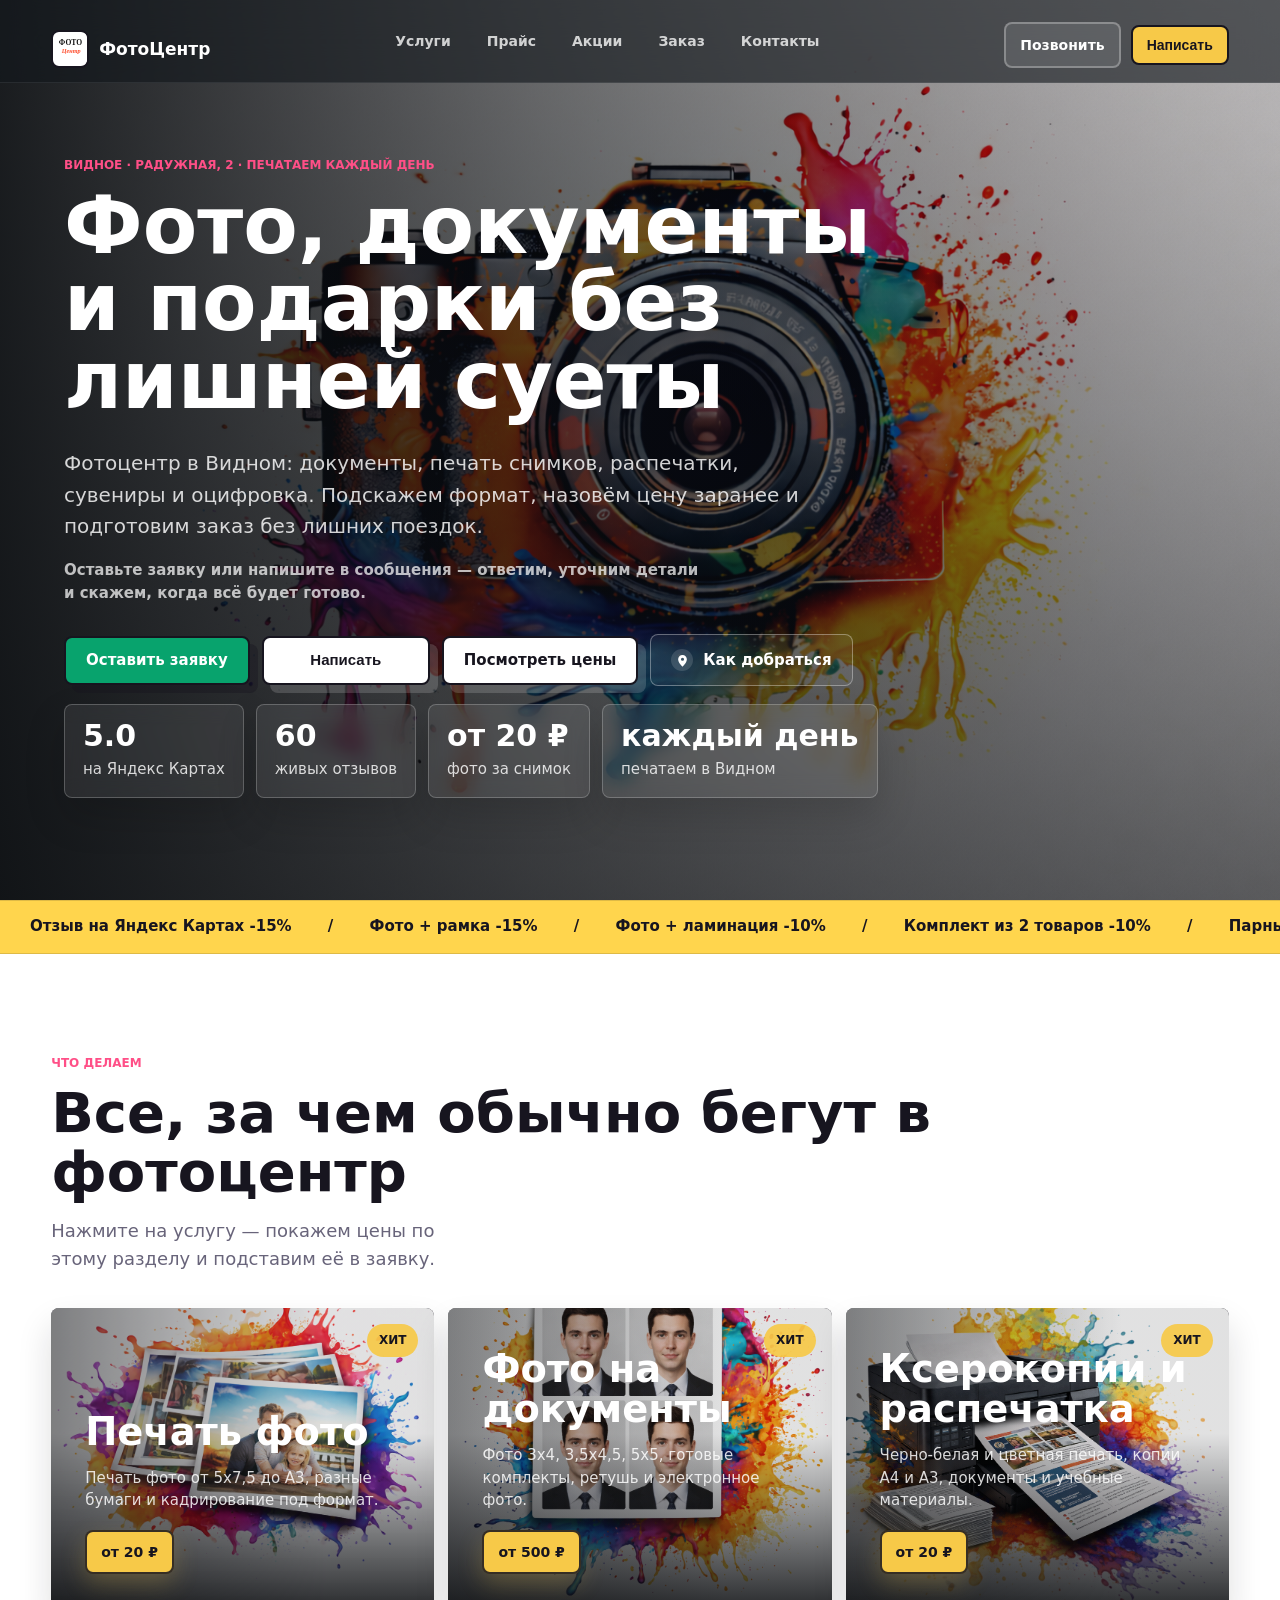
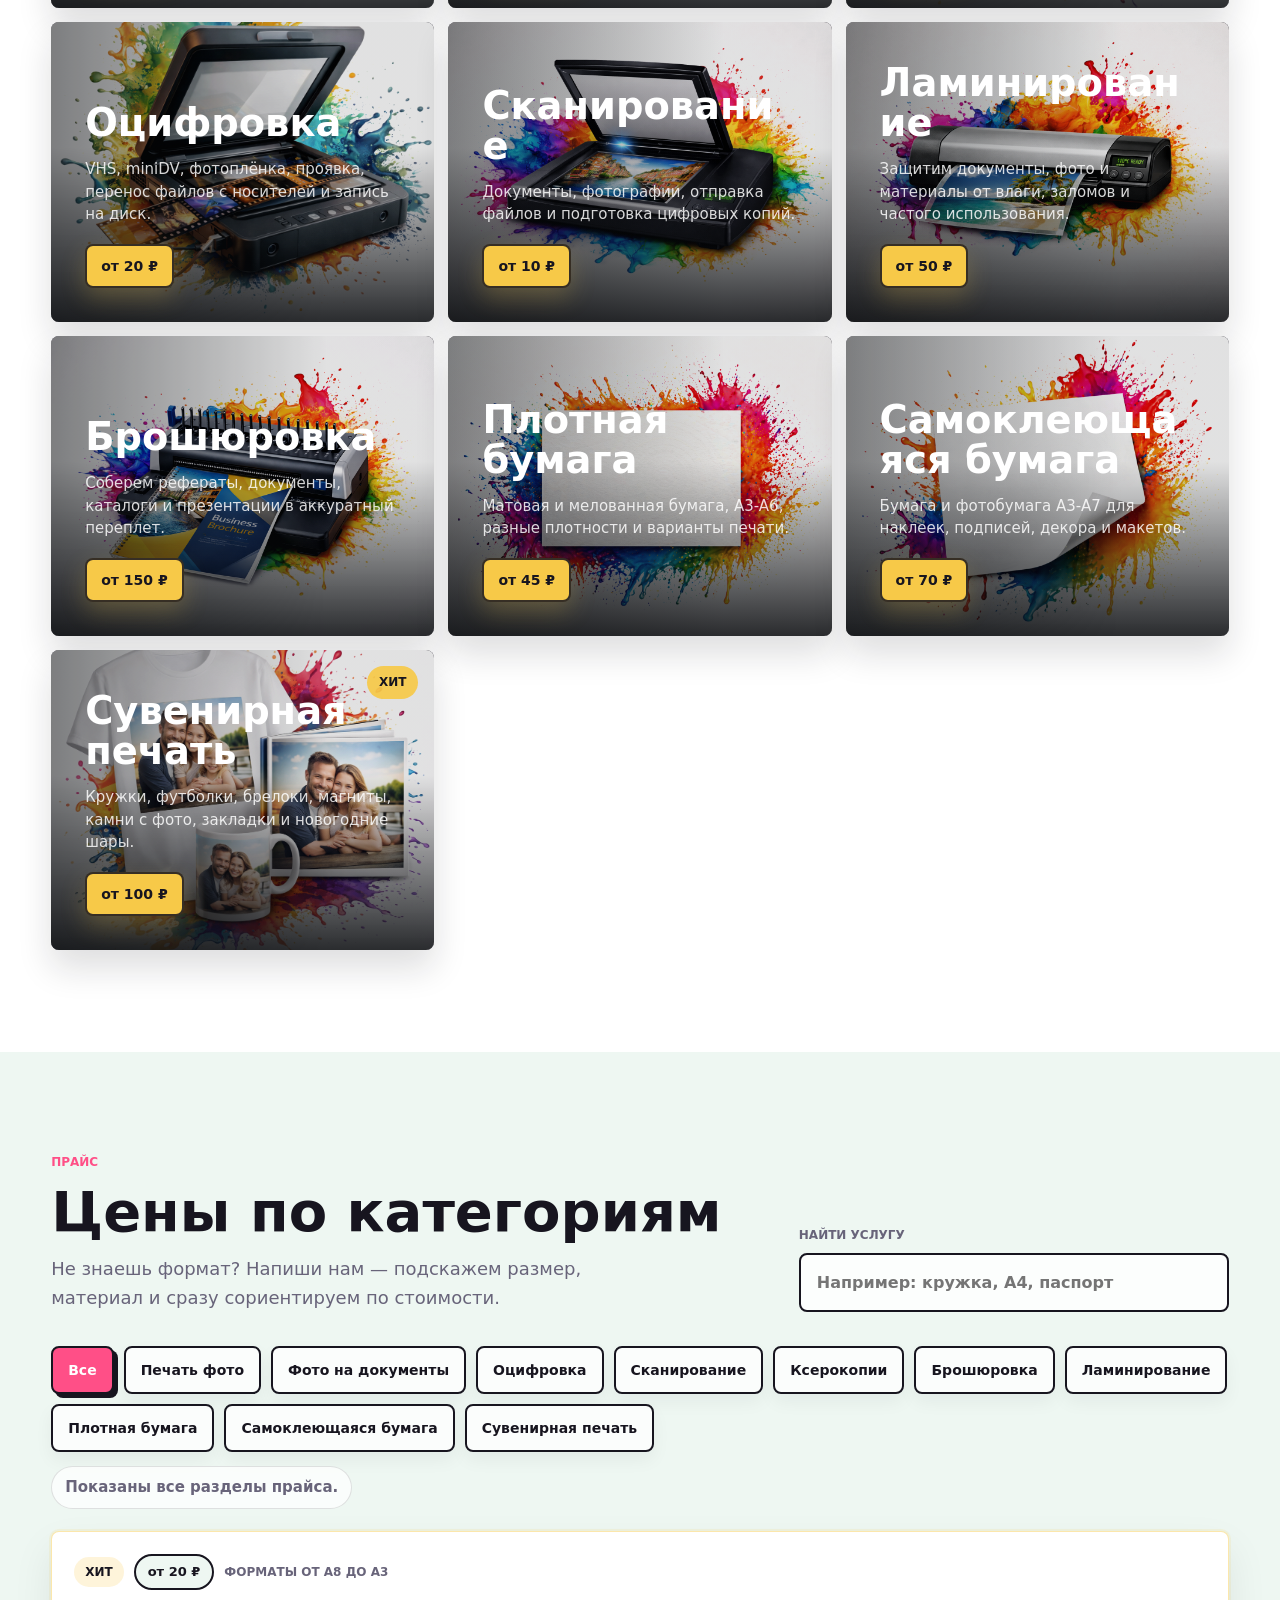
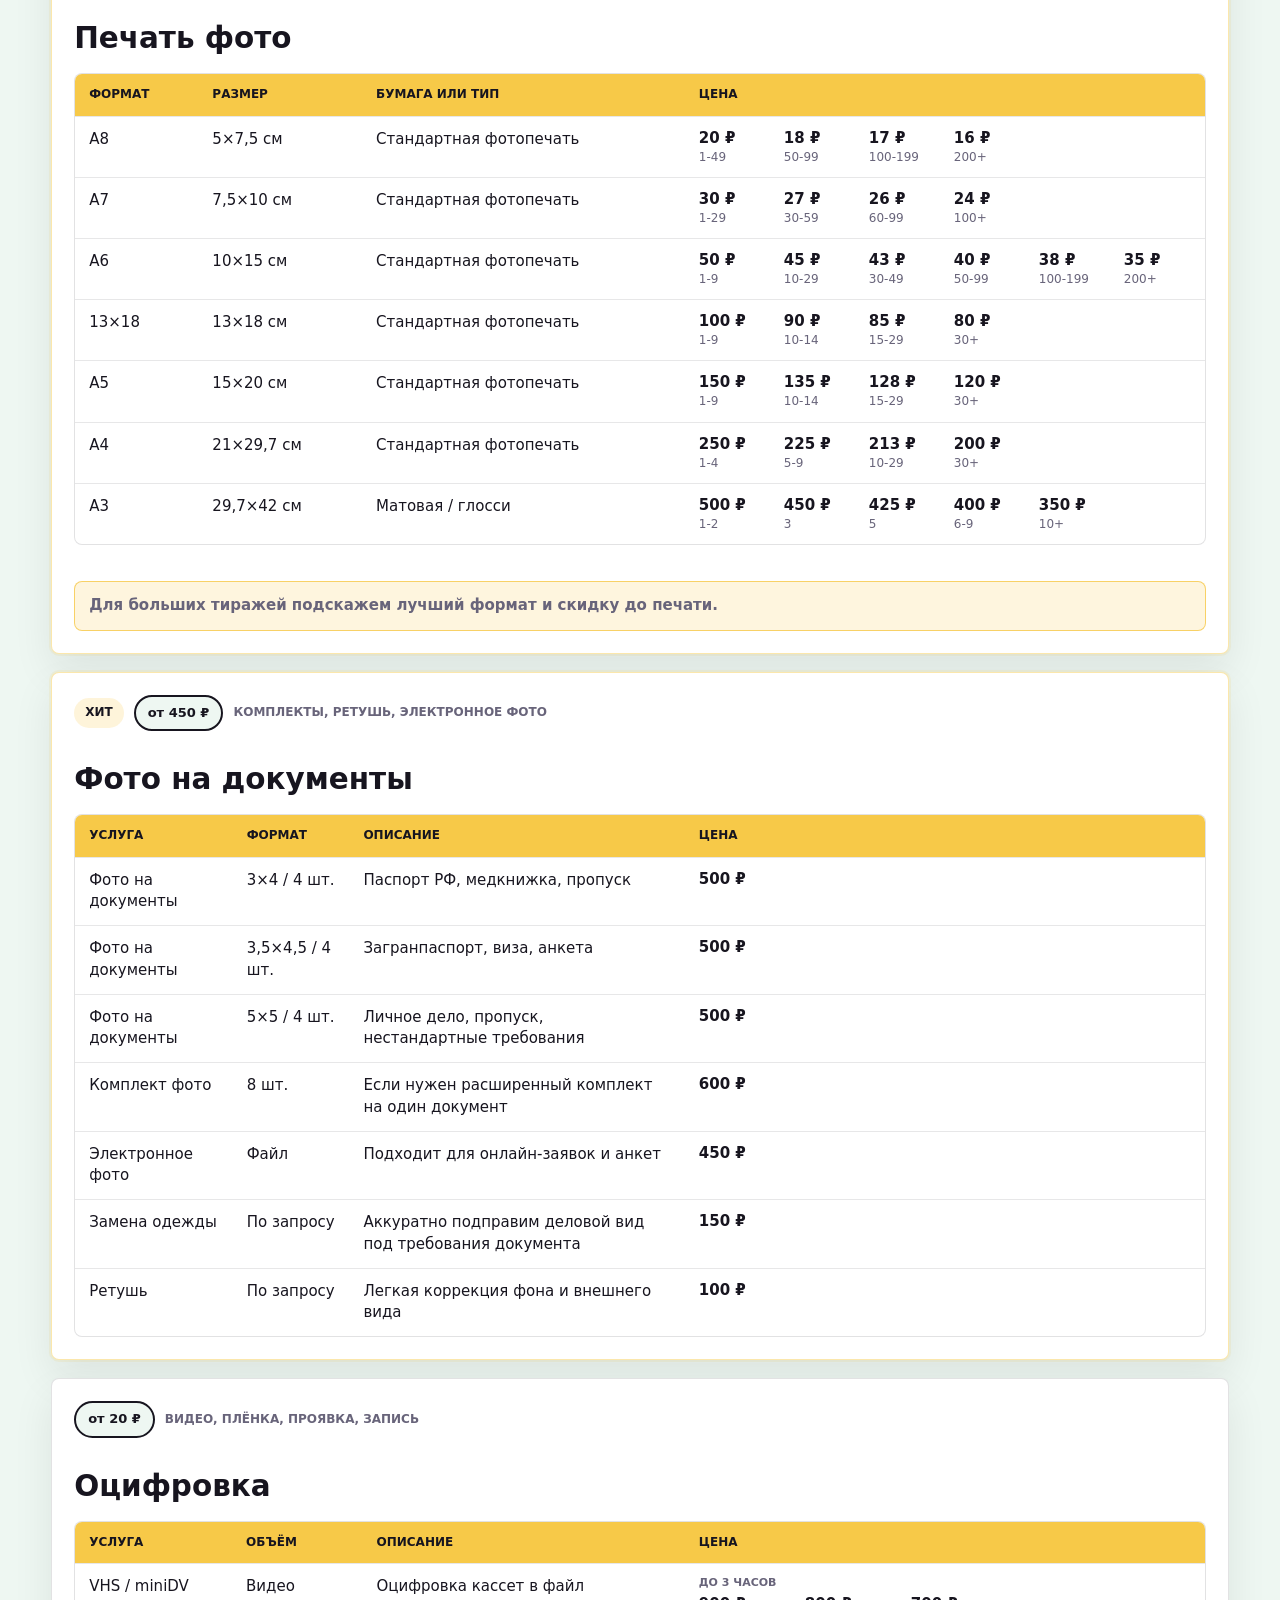
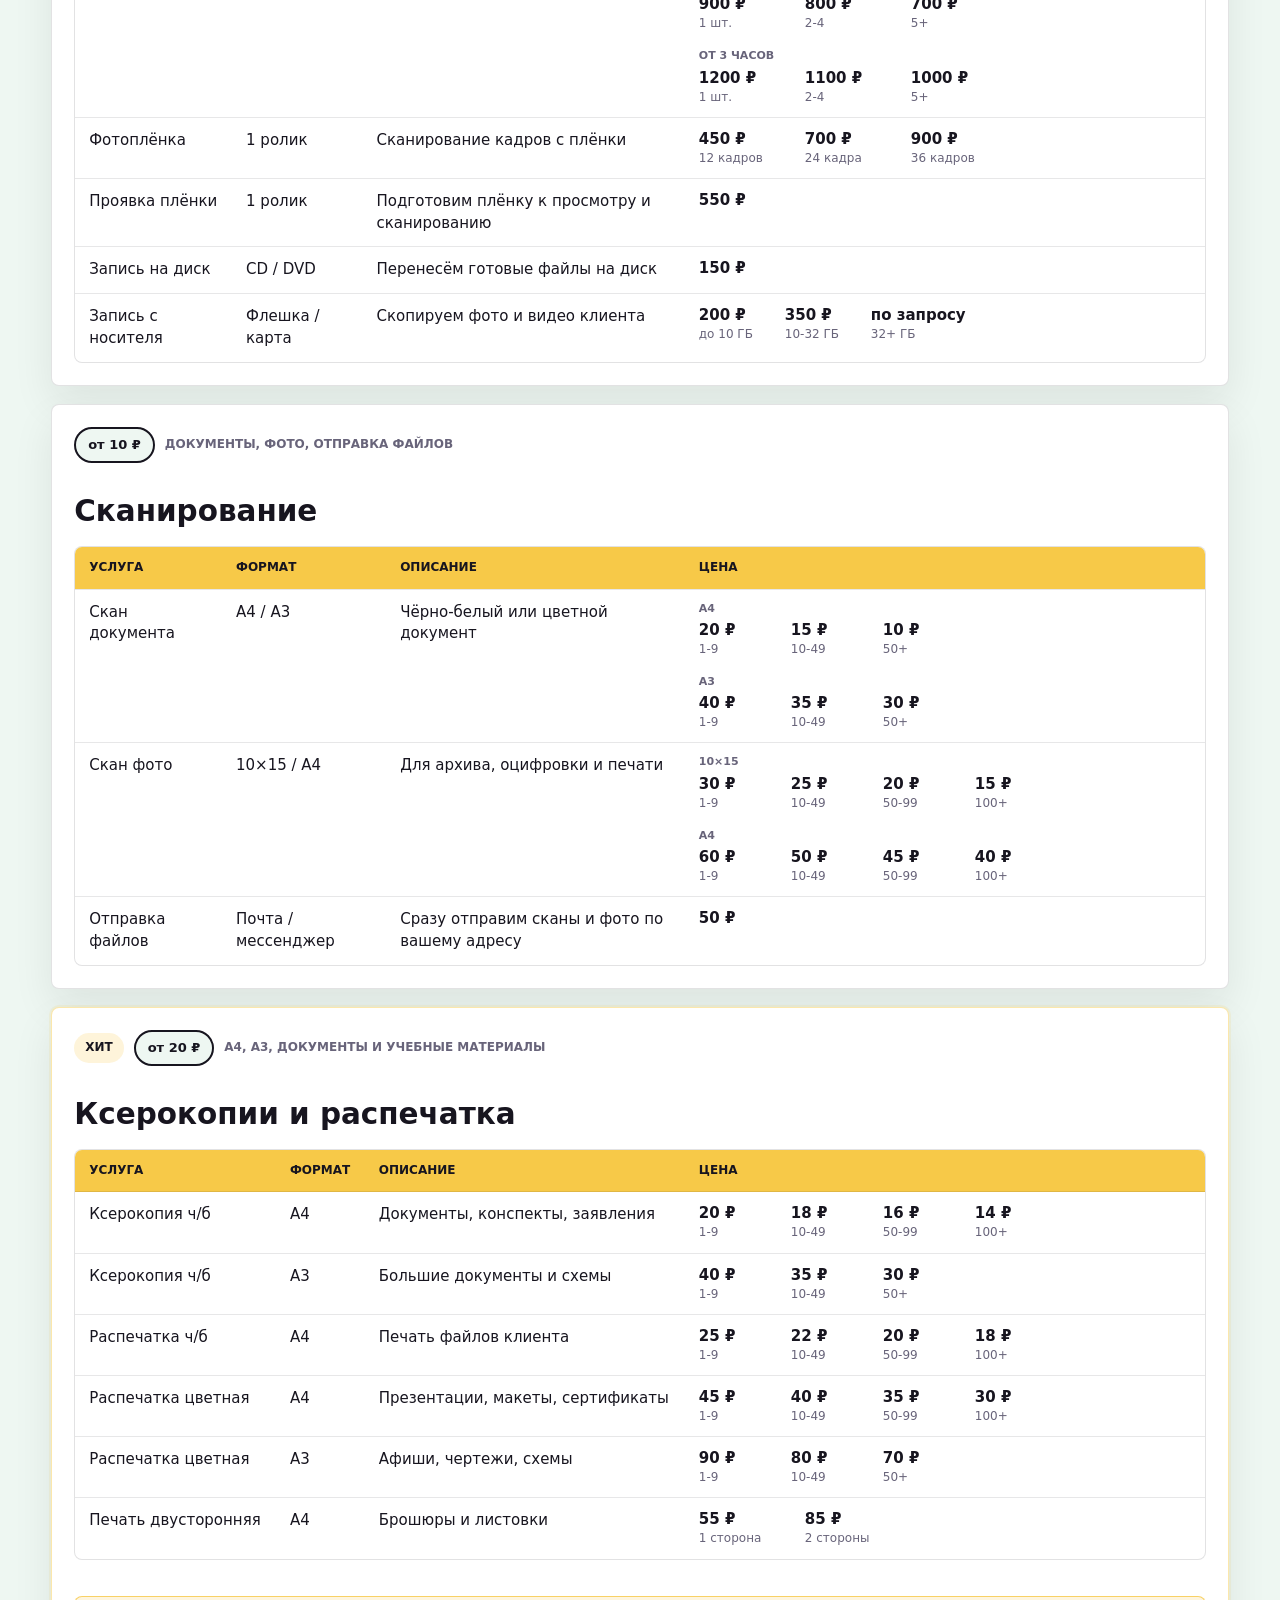
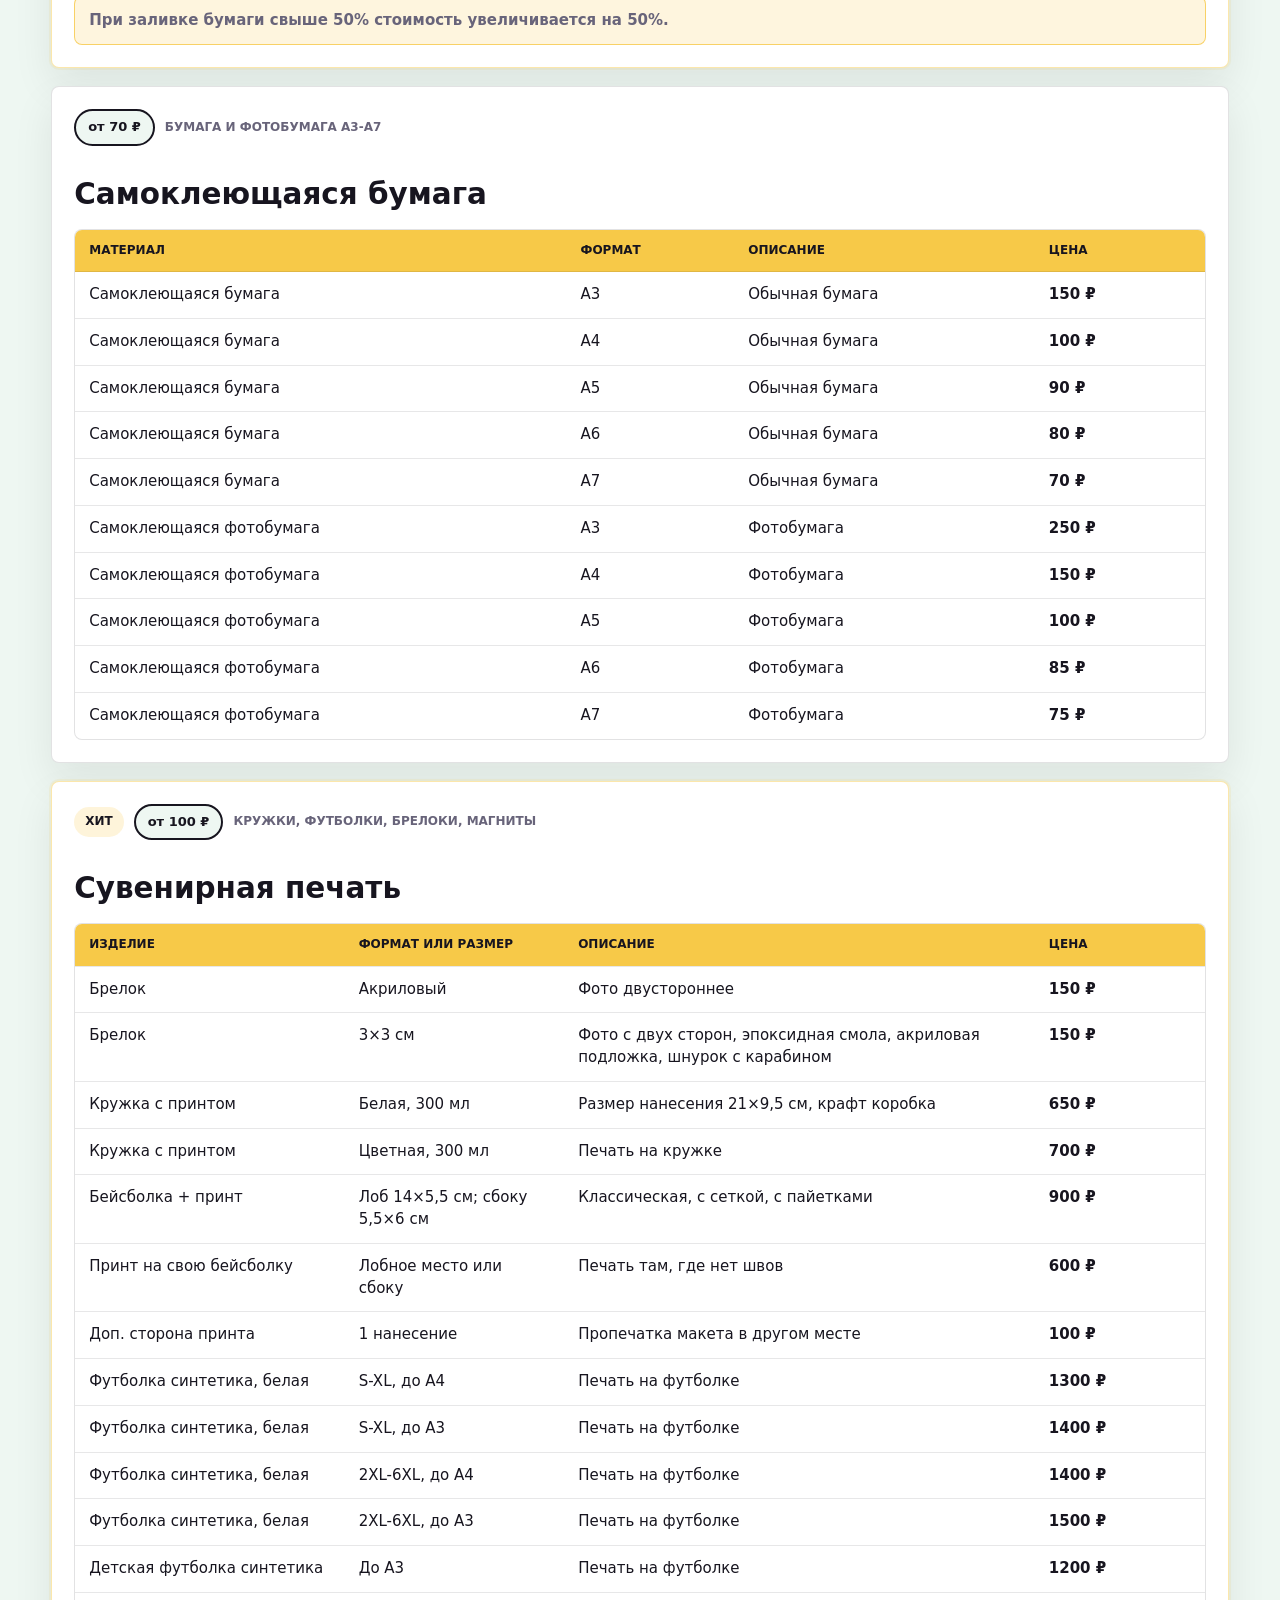
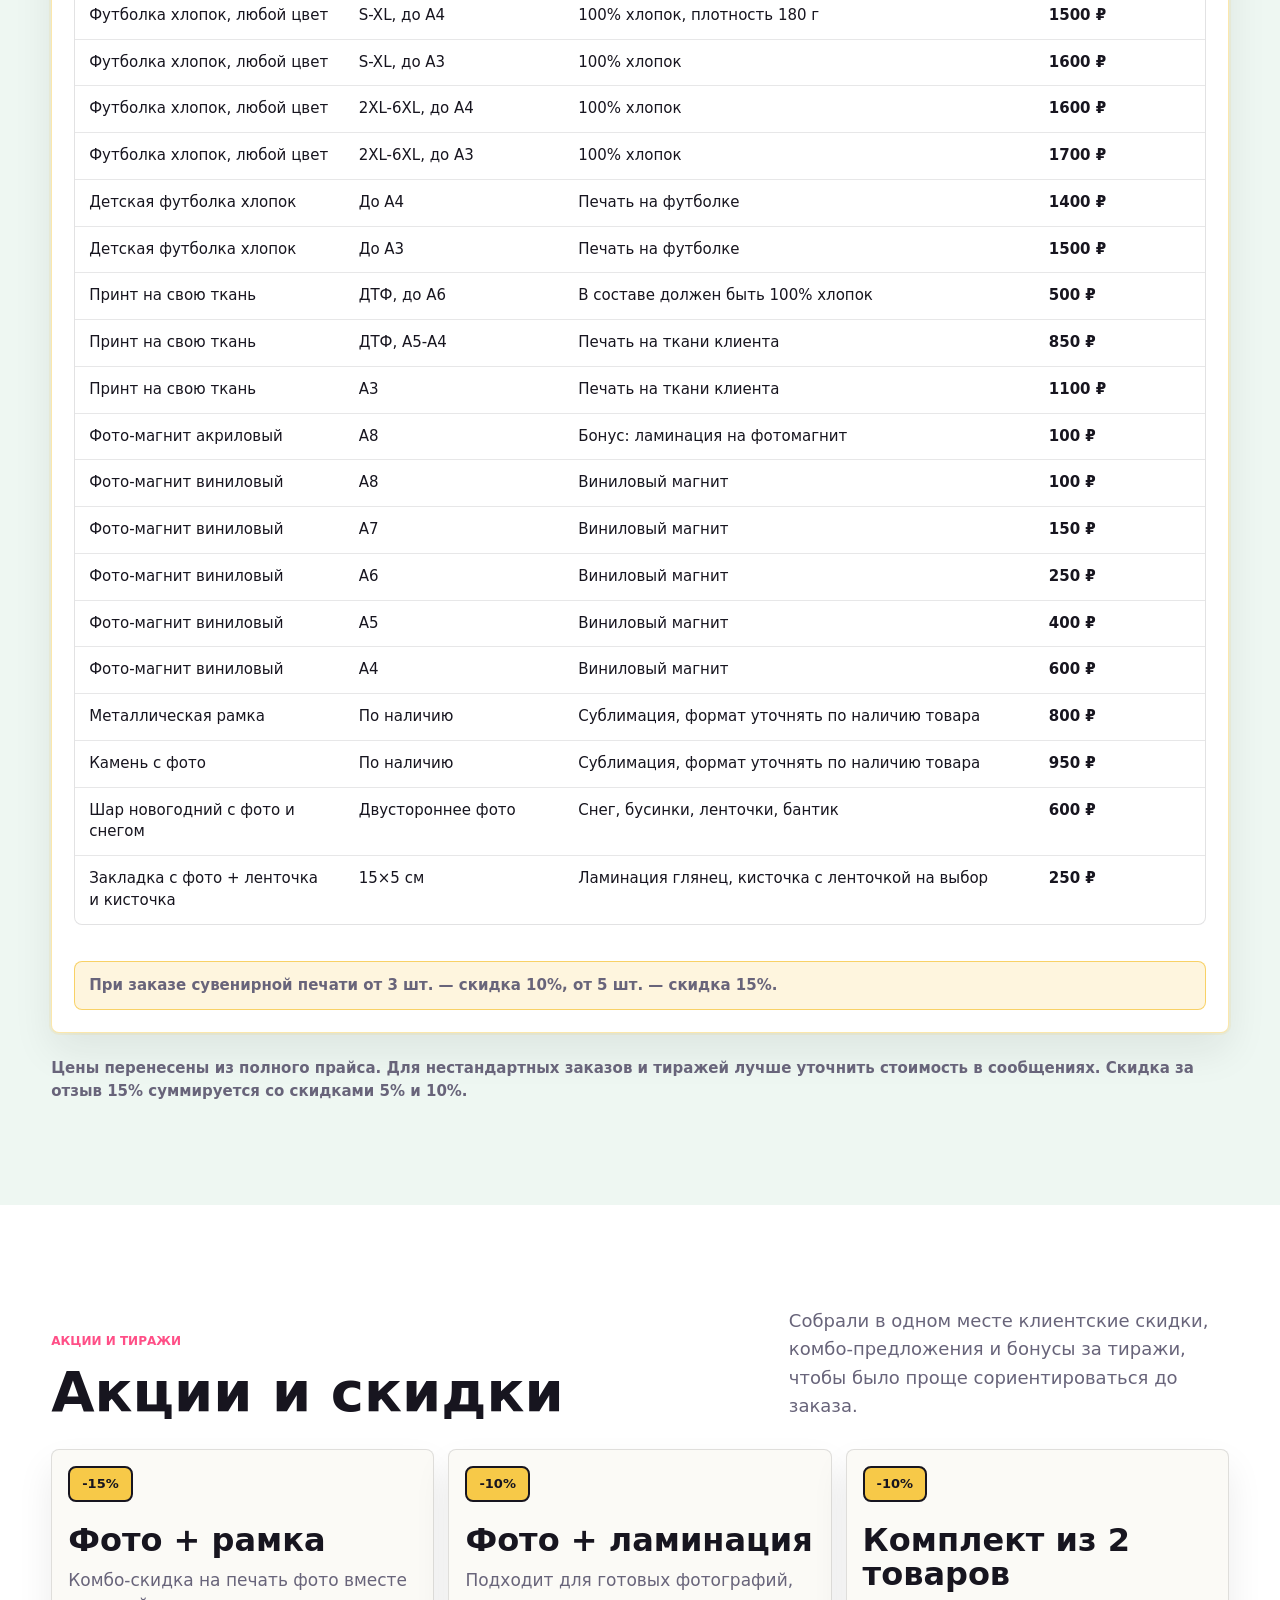
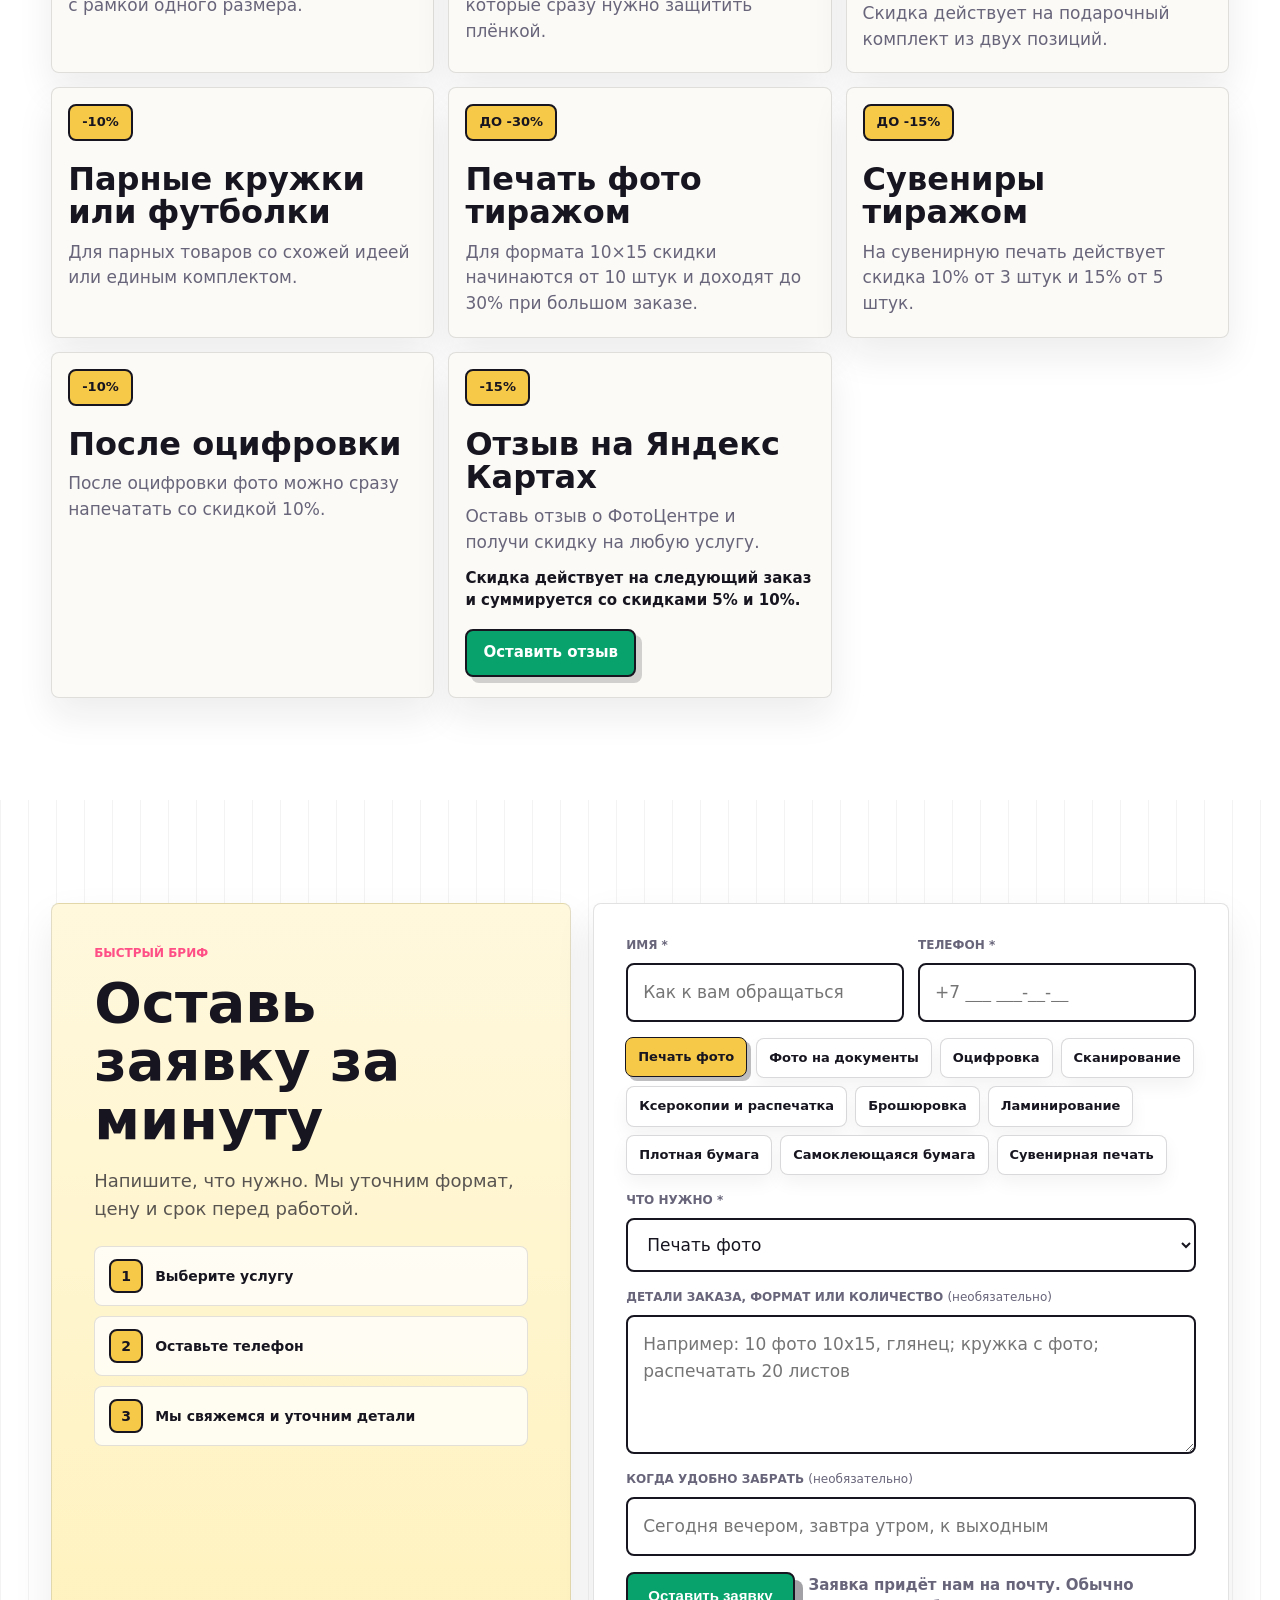
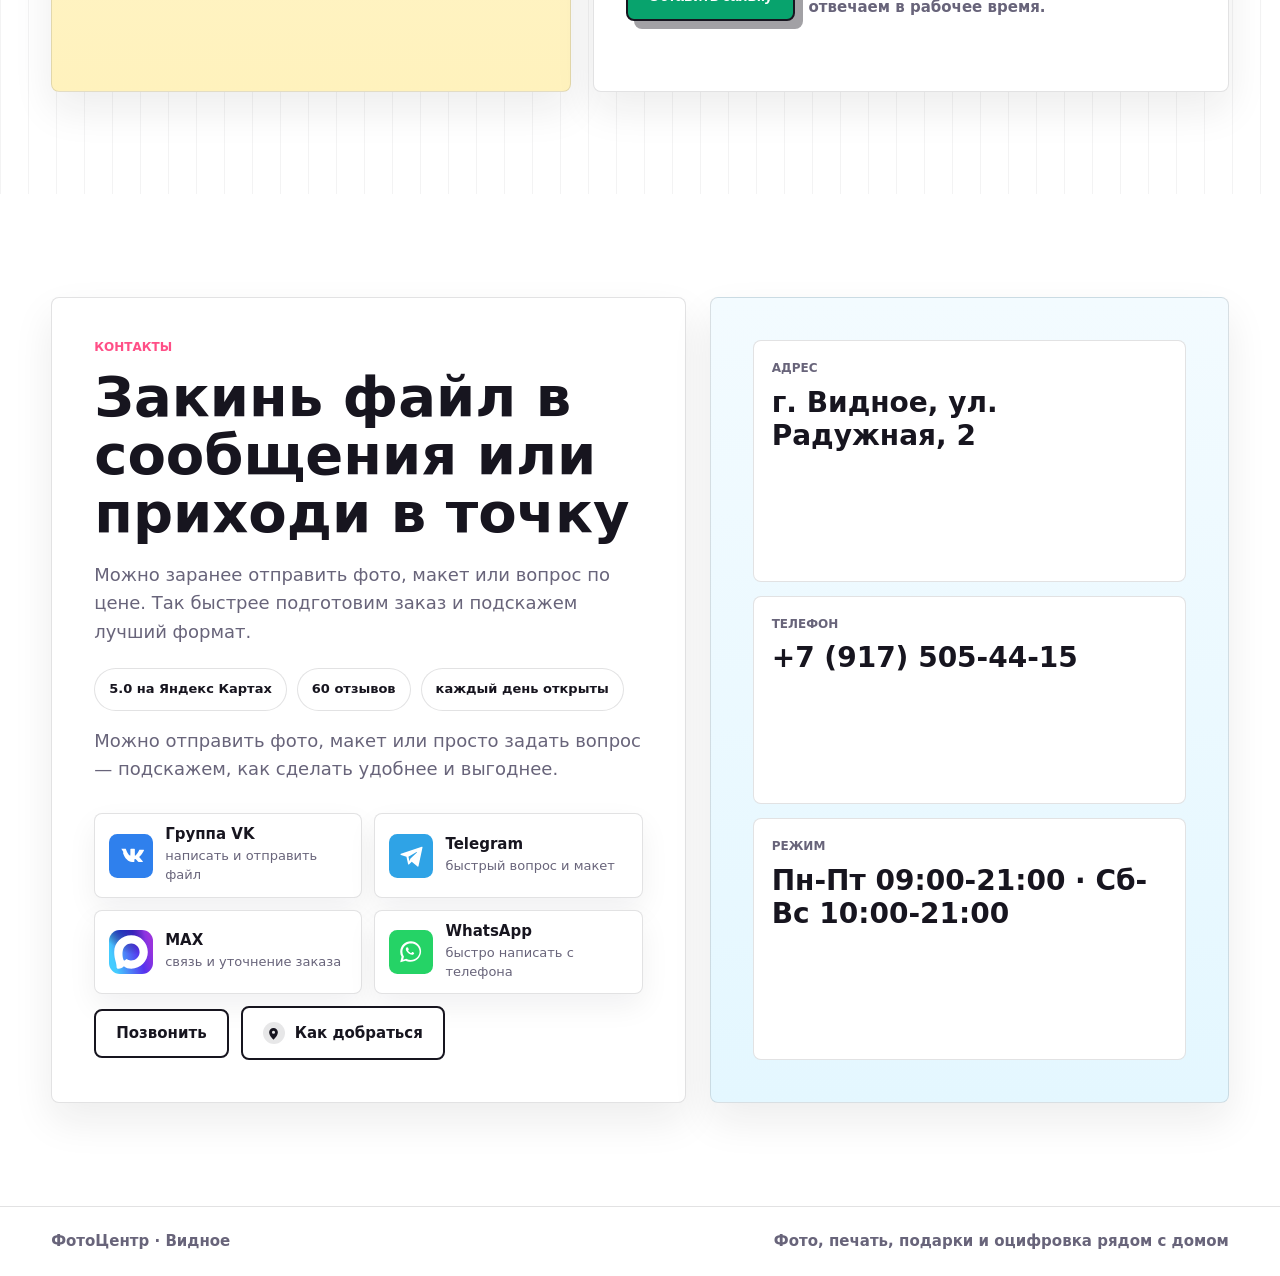
==== commit 093b3cce: "Add basic SEO metadata" ====
--- a/index.html
+++ b/index.html
@@ -1,117 +1,135 @@
-﻿<!doctype html>
-<html lang="ru">
-  <head>
-    <meta charset="UTF-8" />
-    <meta name="viewport" content="width=device-width, initial-scale=1.0" />
-    <meta
-      name="description"
-      content="ФотоЦентр в Видном: фото на документы, печать фото, сувениры с принтом, копии, сканирование, ламинирование и оцифровка."
-    />
-    <title>ФотоЦентр Видное - фото, печать, сувениры</title>
-    <link rel="preconnect" href="https://images.unsplash.com" />
-    <link rel="stylesheet" href="styles.css" />
-  </head>
-  <body>
-    <header class="site-header">
-      <a class="brand" href="#top" aria-label="ФотоЦентр">
-        <span class="brand-mark">
-          <img class="brand-mark-image" src="./assets/header-logo.svg" alt="" aria-hidden="true" />
-        </span>
-        <span>ФотоЦентр</span>
-      </a>
-      <nav class="nav" aria-label="Основная навигация">
-        <a href="#services">Услуги</a>
-        <a href="#prices">Прайс</a>
-        <a href="#promos">Акции</a>
-        <a href="#order">Заказ</a>
-        <a href="#contacts">Контакты</a>
-      </nav>
-      <div class="header-actions">
-        <a class="header-cta header-cta-secondary" href="tel:+79175054415">Позвонить</a>
-        <div class="header-menu">
-          <button class="header-cta header-menu-toggle" type="button" aria-expanded="false" aria-controls="writeMenu">
-            Написать
-          </button>
-          <div class="header-menu-dropdown" id="writeMenu">
-            <a href="https://vk.com/pho_tochka.vidnoe" target="_blank" rel="noreferrer">VK</a>
-            <a href="https://web.telegram.org/a/#1160806137" target="_blank" rel="noreferrer">Telegram</a>
-            <a href="https://max.ru/u/f9LHodD0cOIlaoDYdLaWipJg-TVtTgAfUd0Lg-ih9l57iae0V33f5ia48QM" target="_blank" rel="noreferrer">MAX</a>
-            <a href="https://wa.me/79851258646" target="_blank" rel="noreferrer">WhatsApp</a>
-          </div>
-        </div>
-      </div>
-    </header>
-
-    <main id="top">
-      <section class="hero">
-        <div class="hero-copy">
-          <p class="eyebrow">Видное · Радужная, 2 · печатаем каждый день</p>
-          <h1>Фото, документы<br />и подарки без лишней суеты</h1>
-          <p class="hero-text">
-            Фотоцентр в Видном: документы, печать снимков, распечатки, сувениры и оцифровка.
-            Подскажем формат, назовём цену заранее и подготовим заказ без лишних поездок.
-          </p>
-          <p class="hero-support">Оставьте заявку или напишите в сообщения — ответим, уточним детали и скажем, когда всё будет готово.</p>
-          <div class="hero-actions">
-            <a class="btn btn-primary" href="#order">Оставить заявку</a>
-            <div class="action-menu action-menu-hero">
-              <button class="btn btn-secondary action-menu-toggle" type="button" aria-expanded="false">
-                Написать
-              </button>
-              <div class="action-menu-dropdown" aria-label="Выберите, где написать">
-                <a href="https://vk.com/pho_tochka.vidnoe" target="_blank" rel="noreferrer">VK</a>
-                <a href="https://web.telegram.org/a/#1160806137" target="_blank" rel="noreferrer">Telegram</a>
-                <a href="https://max.ru/u/f9LHodD0cOIlaoDYdLaWipJg-TVtTgAfUd0Lg-ih9l57iae0V33f5ia48QM" target="_blank" rel="noreferrer">MAX</a>
-                <a href="https://wa.me/79851258646" target="_blank" rel="noreferrer">WhatsApp</a>
-              </div>
-            </div>
-            <a class="btn btn-secondary" href="#prices">Посмотреть цены</a>
-            <a class="btn btn-ghost btn-route" href="https://yandex.ru/maps/-/CPvjaN9n" target="_blank" rel="noreferrer">
-              <span class="btn-route-icon" aria-hidden="true">
-                <svg viewBox="0 0 24 24" focusable="false">
-                  <path d="M12 22s7-6.2 7-12a7 7 0 1 0-14 0c0 5.8 7 12 7 12Zm0-9.5a2.5 2.5 0 1 1 0-5 2.5 2.5 0 0 1 0 5Z" fill="currentColor" />
-                </svg>
-              </span>
-              <span>Как добраться</span>
-            </a>
-          </div>
-          <div class="hero-stats" aria-label="Быстрая информация">
-            <div class="hero-stat">
-              <strong>5.0</strong>
-              <span>на Яндекс Картах</span>
-            </div>
-            <div class="hero-stat">
-              <strong>60</strong>
-              <span>живых отзывов</span>
-            </div>
-            <div class="hero-stat">
-              <strong>от 20 ₽</strong>
-              <span>фото за снимок</span>
-            </div>
-            <div class="hero-stat">
-              <strong>каждый день</strong>
-              <span>печатаем в Видном</span>
-            </div>
-          </div>
-        </div>
-        <div class="hero-media" aria-label="Печать фото и документы">
-          <img
-            src="https://images.unsplash.com/photo-1516035069371-29a1b244cc32?auto=format&fit=crop&w=900&q=80"
-            alt="Фотоаппарат и распечатанные снимки"
-          />
-          <div class="floating-card top-card">
-            <span>от 20 ₽</span>
-            <p>печать фото</p>
-          </div>
-          <div class="floating-card bottom-card">
-            <span>от 450 ₽</span>
-            <p>электронное фото</p>
-          </div>
-        </div>
-      </section>
-
-      <section class="ticker-section" aria-label="Акции и скидки">
-        <div class="ticker-track">
+﻿<!doctype html>
+<html lang="ru">
+  <head>
+    <meta charset="UTF-8" />
+    <meta name="viewport" content="width=device-width, initial-scale=1.0" />
+    <meta
+      name="description"
+      content="ФотоЦентр в Видном: фото на документы, печать фото, сувениры с принтом, копии, сканирование, ламинирование и оцифровка."
+    />
+    <meta name="robots" content="index, follow" />
+    <meta name="theme-color" content="#17151f" />
+    <meta property="og:locale" content="ru_RU" />
+    <meta property="og:type" content="website" />
+    <meta property="og:title" content="ФотоЦентр Видное - фото, печать, сувениры" />
+    <meta
+      property="og:description"
+      content="Фото на документы, печать фото, сувениры с принтом, копии, сканирование, ламинирование и оцифровка в Видном."
+    />
+    <meta property="og:image" content="./assets/hero-main.jpg" />
+    <meta name="twitter:card" content="summary_large_image" />
+    <meta name="twitter:title" content="ФотоЦентр Видное - фото, печать, сувениры" />
+    <meta
+      name="twitter:description"
+      content="Фото на документы, печать фото, сувениры с принтом, копии, сканирование, ламинирование и оцифровка в Видном."
+    />
+    <meta name="twitter:image" content="./assets/hero-main.jpg" />
+    <title>ФотоЦентр Видное - фото, печать, сувениры</title>
+    <link rel="icon" href="./assets/header-logo.svg" type="image/svg+xml" />
+    <link rel="preconnect" href="https://images.unsplash.com" />
+    <link rel="stylesheet" href="styles.css" />
+  </head>
+  <body>
+    <header class="site-header">
+      <a class="brand" href="#top" aria-label="ФотоЦентр">
+        <span class="brand-mark">
+          <img class="brand-mark-image" src="./assets/header-logo.svg" alt="" aria-hidden="true" />
+        </span>
+        <span>ФотоЦентр</span>
+      </a>
+      <nav class="nav" aria-label="Основная навигация">
+        <a href="#services">Услуги</a>
+        <a href="#prices">Прайс</a>
+        <a href="#promos">Акции</a>
+        <a href="#order">Заказ</a>
+        <a href="#contacts">Контакты</a>
+      </nav>
+      <div class="header-actions">
+        <a class="header-cta header-cta-secondary" href="tel:+79175054415">Позвонить</a>
+        <div class="header-menu">
+          <button class="header-cta header-menu-toggle" type="button" aria-expanded="false" aria-controls="writeMenu">
+            Написать
+          </button>
+          <div class="header-menu-dropdown" id="writeMenu">
+            <a href="https://vk.com/pho_tochka.vidnoe" target="_blank" rel="noreferrer">VK</a>
+            <a href="https://web.telegram.org/a/#1160806137" target="_blank" rel="noreferrer">Telegram</a>
+            <a href="https://max.ru/u/f9LHodD0cOIlaoDYdLaWipJg-TVtTgAfUd0Lg-ih9l57iae0V33f5ia48QM" target="_blank" rel="noreferrer">MAX</a>
+            <a href="https://wa.me/79851258646" target="_blank" rel="noreferrer">WhatsApp</a>
+          </div>
+        </div>
+      </div>
+    </header>
+
+    <main id="top">
+      <section class="hero">
+        <div class="hero-copy">
+          <p class="eyebrow">Видное · Радужная, 2 · печатаем каждый день</p>
+          <h1>Фото, документы<br />и подарки без лишней суеты</h1>
+          <p class="hero-text">
+            Фотоцентр в Видном: документы, печать снимков, распечатки, сувениры и оцифровка.
+            Подскажем формат, назовём цену заранее и подготовим заказ без лишних поездок.
+          </p>
+          <p class="hero-support">Оставьте заявку или напишите в сообщения — ответим, уточним детали и скажем, когда всё будет готово.</p>
+          <div class="hero-actions">
+            <a class="btn btn-primary" href="#order">Оставить заявку</a>
+            <div class="action-menu action-menu-hero">
+              <button class="btn btn-secondary action-menu-toggle" type="button" aria-expanded="false">
+                Написать
+              </button>
+              <div class="action-menu-dropdown" aria-label="Выберите, где написать">
+                <a href="https://vk.com/pho_tochka.vidnoe" target="_blank" rel="noreferrer">VK</a>
+                <a href="https://web.telegram.org/a/#1160806137" target="_blank" rel="noreferrer">Telegram</a>
+                <a href="https://max.ru/u/f9LHodD0cOIlaoDYdLaWipJg-TVtTgAfUd0Lg-ih9l57iae0V33f5ia48QM" target="_blank" rel="noreferrer">MAX</a>
+                <a href="https://wa.me/79851258646" target="_blank" rel="noreferrer">WhatsApp</a>
+              </div>
+            </div>
+            <a class="btn btn-secondary" href="#prices">Посмотреть цены</a>
+            <a class="btn btn-ghost btn-route" href="https://yandex.ru/maps/-/CPvjaN9n" target="_blank" rel="noreferrer">
+              <span class="btn-route-icon" aria-hidden="true">
+                <svg viewBox="0 0 24 24" focusable="false">
+                  <path d="M12 22s7-6.2 7-12a7 7 0 1 0-14 0c0 5.8 7 12 7 12Zm0-9.5a2.5 2.5 0 1 1 0-5 2.5 2.5 0 0 1 0 5Z" fill="currentColor" />
+                </svg>
+              </span>
+              <span>Как добраться</span>
+            </a>
+          </div>
+          <div class="hero-stats" aria-label="Быстрая информация">
+            <div class="hero-stat">
+              <strong>5.0</strong>
+              <span>на Яндекс Картах</span>
+            </div>
+            <div class="hero-stat">
+              <strong>60</strong>
+              <span>живых отзывов</span>
+            </div>
+            <div class="hero-stat">
+              <strong>от 20 ₽</strong>
+              <span>фото за снимок</span>
+            </div>
+            <div class="hero-stat">
+              <strong>каждый день</strong>
+              <span>печатаем в Видном</span>
+            </div>
+          </div>
+        </div>
+        <div class="hero-media" aria-label="Печать фото и документы">
+          <img
+            src="https://images.unsplash.com/photo-1516035069371-29a1b244cc32?auto=format&fit=crop&w=900&q=80"
+            alt="Фотоаппарат и распечатанные снимки"
+          />
+          <div class="floating-card top-card">
+            <span>от 20 ₽</span>
+            <p>печать фото</p>
+          </div>
+          <div class="floating-card bottom-card">
+            <span>от 450 ₽</span>
+            <p>электронное фото</p>
+          </div>
+        </div>
+      </section>
+
+      <section class="ticker-section" aria-label="Акции и скидки">
+        <div class="ticker-track">
           <div class="ticker-content">
             <span>Отзыв на Яндекс Картах -15%</span>
             <span class="ticker-separator">/</span>
@@ -164,128 +182,128 @@
           </div>
         </div>
       </section>
-
-      <section class="section service-section" id="services">
-        <div class="section-head">
-          <p class="eyebrow">что делаем</p>
-          <h2>Все, за чем обычно бегут в фотоцентр</h2>
-          <p class="section-lead">Нажмите на услугу — покажем цены по этому разделу и подставим её в заявку.</p>
-        </div>
-        <div class="service-grid service-grid-full">
-          <article class="service-card service-card-photo" data-target-filter="photo" data-order-service="Печать фото">
-            <img src="./assets/photos.png" alt="Печать фотографий" />
-            <span class="card-label">хит</span>
-            <div>
-              <h3>Печать фото</h3>
-              <p>Печать фото от 5x7,5 до A3, разные бумаги и кадрирование под формат.</p>
-              <span class="service-price">от 20 ₽</span>
-            </div>
-          </article>
-          <article class="service-card service-card-docs" data-target-filter="docs" data-order-service="Фото на документы">
-            <img src="./assets/docs.png" alt="Фото на документы" />
-            <span class="card-label">хит</span>
-            <div>
-              <h3>Фото на документы</h3>
-              <p>Фото 3x4, 3,5x4,5, 5x5, готовые комплекты, ретушь и электронное фото.</p>
-              <span class="service-price">от 500 ₽</span>
-            </div>
-          </article>
-          <article class="service-card service-card-print" data-target-filter="print" data-order-service="Ксерокопии и распечатка">
-            <img src="./assets/copies.png" alt="Распечатки и ксерокопии" />
-            <span class="card-label">хит</span>
-            <div>
-              <h3>Ксерокопии и распечатка</h3>
-              <p>Черно-белая и цветная печать, копии A4 и A3, документы и учебные материалы.</p>
-              <span class="service-price">от 20 ₽</span>
-            </div>
-          </article>
-          <article class="service-card service-card-digital" data-target-filter="digital" data-order-service="Оцифровка">
-            <img src="./assets/digitization-card.png" alt="Оцифровка пленок и кассет" />
-            <div>
-              <h3>Оцифровка</h3>
-              <p>VHS, miniDV, фотоплёнка, проявка, перенос файлов с носителей и запись на диск.</p>
-              <span class="service-price">от 20 ₽</span>
-            </div>
-          </article>
-          <article class="service-card service-card-scan" data-target-filter="scan" data-order-service="Сканирование">
-            <img src="./assets/scanning.png" alt="Сканирование документов и фото" />
-            <div>
-              <h3>Сканирование</h3>
-              <p>Документы, фотографии, отправка файлов и подготовка цифровых копий.</p>
-              <span class="service-price">от 10 ₽</span>
-            </div>
-          </article>
-          <article class="service-card service-card-lamination" data-target-filter="lamination" data-order-service="Ламинирование">
-            <img src="./assets/lamination.png" alt="Ламинация документов и фотографий" />
-            <div>
-              <h3>Ламинирование</h3>
-              <p>Защитим документы, фото и материалы от влаги, заломов и частого использования.</p>
-              <span class="service-price">от 50 ₽</span>
-            </div>
-          </article>
-          <article class="service-card service-card-binding" data-target-filter="binding" data-order-service="Брошюровка">
-            <img src="./assets/brochure.png" alt="Брошюровка документов" />
-            <div>
-              <h3>Брошюровка</h3>
-              <p>Соберем рефераты, документы, каталоги и презентации в аккуратный переплет.</p>
-              <span class="service-price">от 150 ₽</span>
-            </div>
-          </article>
-          <article class="service-card service-card-paper" data-target-filter="paper" data-order-service="Плотная бумага">
-            <img src="./assets/thick-paper.png" alt="Плотная бумага для печати" />
-            <div>
-              <h3>Плотная бумага</h3>
-              <p>Матовая и мелованная бумага, A3-A6, разные плотности и варианты печати.</p>
-              <span class="service-price">от 45 ₽</span>
-            </div>
-          </article>
-          <article class="service-card service-card-sticker" data-target-filter="sticker" data-order-service="Самоклеющаяся бумага">
-            <img src="./assets/sticker-paper.png" alt="Самоклеющаяся бумага" />
-            <div>
-              <h3>Самоклеющаяся бумага</h3>
-              <p>Бумага и фотобумага A3-A7 для наклеек, подписей, декора и макетов.</p>
-              <span class="service-price">от 70 ₽</span>
-            </div>
-          </article>
-          <article class="service-card service-card-gifts" data-target-filter="gifts" data-order-service="Сувенирная печать">
-            <img src="./assets/souvenirs.png" alt="Сувенирная печать" />
-            <span class="card-label">хит</span>
-            <div>
-              <h3>Сувенирная печать</h3>
-              <p>Кружки, футболки, брелоки, магниты, камни с фото, закладки и новогодние шары.</p>
-              <span class="service-price">от 100 ₽</span>
-            </div>
-          </article>
-        </div>
+
+      <section class="section service-section" id="services">
+        <div class="section-head">
+          <p class="eyebrow">что делаем</p>
+          <h2>Все, за чем обычно бегут в фотоцентр</h2>
+          <p class="section-lead">Нажмите на услугу — покажем цены по этому разделу и подставим её в заявку.</p>
+        </div>
+        <div class="service-grid service-grid-full">
+          <article class="service-card service-card-photo" data-target-filter="photo" data-order-service="Печать фото">
+            <img src="./assets/photos.png" alt="Печать фотографий" />
+            <span class="card-label">хит</span>
+            <div>
+              <h3>Печать фото</h3>
+              <p>Печать фото от 5x7,5 до A3, разные бумаги и кадрирование под формат.</p>
+              <span class="service-price">от 20 ₽</span>
+            </div>
+          </article>
+          <article class="service-card service-card-docs" data-target-filter="docs" data-order-service="Фото на документы">
+            <img src="./assets/docs.png" alt="Фото на документы" />
+            <span class="card-label">хит</span>
+            <div>
+              <h3>Фото на документы</h3>
+              <p>Фото 3x4, 3,5x4,5, 5x5, готовые комплекты, ретушь и электронное фото.</p>
+              <span class="service-price">от 500 ₽</span>
+            </div>
+          </article>
+          <article class="service-card service-card-print" data-target-filter="print" data-order-service="Ксерокопии и распечатка">
+            <img src="./assets/copies.png" alt="Распечатки и ксерокопии" />
+            <span class="card-label">хит</span>
+            <div>
+              <h3>Ксерокопии и распечатка</h3>
+              <p>Черно-белая и цветная печать, копии A4 и A3, документы и учебные материалы.</p>
+              <span class="service-price">от 20 ₽</span>
+            </div>
+          </article>
+          <article class="service-card service-card-digital" data-target-filter="digital" data-order-service="Оцифровка">
+            <img src="./assets/digitization-card.png" alt="Оцифровка пленок и кассет" />
+            <div>
+              <h3>Оцифровка</h3>
+              <p>VHS, miniDV, фотоплёнка, проявка, перенос файлов с носителей и запись на диск.</p>
+              <span class="service-price">от 20 ₽</span>
+            </div>
+          </article>
+          <article class="service-card service-card-scan" data-target-filter="scan" data-order-service="Сканирование">
+            <img src="./assets/scanning.png" alt="Сканирование документов и фото" />
+            <div>
+              <h3>Сканирование</h3>
+              <p>Документы, фотографии, отправка файлов и подготовка цифровых копий.</p>
+              <span class="service-price">от 10 ₽</span>
+            </div>
+          </article>
+          <article class="service-card service-card-lamination" data-target-filter="lamination" data-order-service="Ламинирование">
+            <img src="./assets/lamination.png" alt="Ламинация документов и фотографий" />
+            <div>
+              <h3>Ламинирование</h3>
+              <p>Защитим документы, фото и материалы от влаги, заломов и частого использования.</p>
+              <span class="service-price">от 50 ₽</span>
+            </div>
+          </article>
+          <article class="service-card service-card-binding" data-target-filter="binding" data-order-service="Брошюровка">
+            <img src="./assets/brochure.png" alt="Брошюровка документов" />
+            <div>
+              <h3>Брошюровка</h3>
+              <p>Соберем рефераты, документы, каталоги и презентации в аккуратный переплет.</p>
+              <span class="service-price">от 150 ₽</span>
+            </div>
+          </article>
+          <article class="service-card service-card-paper" data-target-filter="paper" data-order-service="Плотная бумага">
+            <img src="./assets/thick-paper.png" alt="Плотная бумага для печати" />
+            <div>
+              <h3>Плотная бумага</h3>
+              <p>Матовая и мелованная бумага, A3-A6, разные плотности и варианты печати.</p>
+              <span class="service-price">от 45 ₽</span>
+            </div>
+          </article>
+          <article class="service-card service-card-sticker" data-target-filter="sticker" data-order-service="Самоклеющаяся бумага">
+            <img src="./assets/sticker-paper.png" alt="Самоклеющаяся бумага" />
+            <div>
+              <h3>Самоклеющаяся бумага</h3>
+              <p>Бумага и фотобумага A3-A7 для наклеек, подписей, декора и макетов.</p>
+              <span class="service-price">от 70 ₽</span>
+            </div>
+          </article>
+          <article class="service-card service-card-gifts" data-target-filter="gifts" data-order-service="Сувенирная печать">
+            <img src="./assets/souvenirs.png" alt="Сувенирная печать" />
+            <span class="card-label">хит</span>
+            <div>
+              <h3>Сувенирная печать</h3>
+              <p>Кружки, футболки, брелоки, магниты, камни с фото, закладки и новогодние шары.</p>
+              <span class="service-price">от 100 ₽</span>
+            </div>
+          </article>
+        </div>
       </section>
 
       <section class="section price-section" id="prices">
         <div class="section-head split-head">
           <div>
-            <p class="eyebrow">прайс</p>
-            <h2>Цены по категориям</h2>
-            <p class="price-intro">Не знаешь формат? Напиши нам — подскажем размер, материал и сразу сориентируем по стоимости.</p>
-          </div>
-          <label class="search-box">
-            <span>Найти услугу</span>
-            <input type="search" id="priceSearch" placeholder="Например: кружка, А4, паспорт" />
-          </label>
-        </div>
-
-        <div class="price-tabs" role="tablist" aria-label="Категории прайса">
-          <button class="tab active" type="button" data-filter="all">Все</button>
-          <button class="tab" type="button" data-filter="photo">Печать фото</button>
-          <button class="tab" type="button" data-filter="docs">Фото на документы</button>
-          <button class="tab" type="button" data-filter="digital">Оцифровка</button>
-          <button class="tab" type="button" data-filter="scan">Сканирование</button>
-          <button class="tab" type="button" data-filter="print">Ксерокопии</button>
-          <button class="tab" type="button" data-filter="binding">Брошюровка</button>
-          <button class="tab" type="button" data-filter="lamination">Ламинирование</button>
-          <button class="tab" type="button" data-filter="paper">Плотная бумага</button>
-          <button class="tab" type="button" data-filter="sticker">Самоклеющаяся бумага</button>
-          <button class="tab" type="button" data-filter="gifts">Сувенирная печать</button>
-        </div>
-        <p class="price-filter-status" id="priceFilterStatus">Показаны все разделы прайса.</p>
+            <p class="eyebrow">прайс</p>
+            <h2>Цены по категориям</h2>
+            <p class="price-intro">Не знаешь формат? Напиши нам — подскажем размер, материал и сразу сориентируем по стоимости.</p>
+          </div>
+          <label class="search-box">
+            <span>Найти услугу</span>
+            <input type="search" id="priceSearch" placeholder="Например: кружка, А4, паспорт" />
+          </label>
+        </div>
+
+        <div class="price-tabs" role="tablist" aria-label="Категории прайса">
+          <button class="tab active" type="button" data-filter="all">Все</button>
+          <button class="tab" type="button" data-filter="photo">Печать фото</button>
+          <button class="tab" type="button" data-filter="docs">Фото на документы</button>
+          <button class="tab" type="button" data-filter="digital">Оцифровка</button>
+          <button class="tab" type="button" data-filter="scan">Сканирование</button>
+          <button class="tab" type="button" data-filter="print">Ксерокопии</button>
+          <button class="tab" type="button" data-filter="binding">Брошюровка</button>
+          <button class="tab" type="button" data-filter="lamination">Ламинирование</button>
+          <button class="tab" type="button" data-filter="paper">Плотная бумага</button>
+          <button class="tab" type="button" data-filter="sticker">Самоклеющаяся бумага</button>
+          <button class="tab" type="button" data-filter="gifts">Сувенирная печать</button>
+        </div>
+        <p class="price-filter-status" id="priceFilterStatus">Показаны все разделы прайса.</p>
         <p class="price-empty-message" id="priceEmptyMessage">
           Не нашли услугу? <a href="#contacts">Напишите нам</a> — подскажем цену.
         </p>
@@ -308,74 +326,57 @@
                   <tr><td>13×18</td><td>13×18 см</td><td>Стандартная фотопечать</td><td>1-9<br />10-14<br />15-29<br />30+</td><td><div class="photo-tier-list"><span class="photo-tier"><span class="photo-tier-qty">1-9</span><span class="photo-tier-price">100 ₽</span></span><span class="photo-tier"><span class="photo-tier-qty">10-14</span><span class="photo-tier-price">90 ₽</span></span><span class="photo-tier"><span class="photo-tier-qty">15-29</span><span class="photo-tier-price">85 ₽</span></span><span class="photo-tier"><span class="photo-tier-qty">30+</span><span class="photo-tier-price">80 ₽</span></span></div></td></tr>
                   <tr><td>A5</td><td>15×20 см</td><td>Стандартная фотопечать</td><td>1-9<br />10-14<br />15-29<br />30+</td><td><div class="photo-tier-list"><span class="photo-tier"><span class="photo-tier-qty">1-9</span><span class="photo-tier-price">150 ₽</span></span><span class="photo-tier"><span class="photo-tier-qty">10-14</span><span class="photo-tier-price">135 ₽</span></span><span class="photo-tier"><span class="photo-tier-qty">15-29</span><span class="photo-tier-price">128 ₽</span></span><span class="photo-tier"><span class="photo-tier-qty">30+</span><span class="photo-tier-price">120 ₽</span></span></div></td></tr>
                   <tr><td>A4</td><td>21×29,7 см</td><td>Стандартная фотопечать</td><td>1-4<br />5-9<br />10-29<br />30+</td><td><div class="photo-tier-list"><span class="photo-tier"><span class="photo-tier-qty">1-4</span><span class="photo-tier-price">250 ₽</span></span><span class="photo-tier"><span class="photo-tier-qty">5-9</span><span class="photo-tier-price">225 ₽</span></span><span class="photo-tier"><span class="photo-tier-qty">10-29</span><span class="photo-tier-price">213 ₽</span></span><span class="photo-tier"><span class="photo-tier-qty">30+</span><span class="photo-tier-price">200 ₽</span></span></div></td></tr>
-                  <tr><td>A3</td><td>29,7×42 см</td><td>Матовая / глосси</td><td>1-2<br />3<br />5<br />6-9<br />10+</td><td><div class="photo-tier-list"><span class="photo-tier"><span class="photo-tier-qty">1-2</span><span class="photo-tier-price">600 ₽</span></span><span class="photo-tier"><span class="photo-tier-qty">3</span><span class="photo-tier-price">570 ₽</span></span><span class="photo-tier"><span class="photo-tier-qty">5</span><span class="photo-tier-price">540 ₽</span></span><span class="photo-tier"><span class="photo-tier-qty">6-9</span><span class="photo-tier-price">510 ₽</span></span><span class="photo-tier"><span class="photo-tier-qty">10+</span><span class="photo-tier-price">480 ₽</span></span></div></td></tr>
-                  <tr><td>A3</td><td>29,7×42 см</td><td>Сатин / супер глосси</td><td></td><td><div class="photo-tier-list photo-tier-list-single"><span class="photo-tier"><span class="photo-tier-price">850 ₽</span></span></div></td></tr>
-                  <tr><td>Нестандартный</td><td>По макету</td><td>Кадрирование</td><td></td><td><div class="photo-tier-list photo-tier-list-single"><span class="photo-tier"><span class="photo-tier-price">+15 ₽</span></span></div></td></tr>
+                  <tr><td>A3</td><td>29,7×42 см</td><td>Матовая / глосси</td><td>1-2<br />3<br />5<br />6-9<br />10+</td><td><div class="photo-tier-list"><span class="photo-tier"><span class="photo-tier-qty">1-2</span><span class="photo-tier-price">500 ₽</span></span><span class="photo-tier"><span class="photo-tier-qty">3</span><span class="photo-tier-price">450 ₽</span></span><span class="photo-tier"><span class="photo-tier-qty">5</span><span class="photo-tier-price">425 ₽</span></span><span class="photo-tier"><span class="photo-tier-qty">6-9</span><span class="photo-tier-price">400 ₽</span></span><span class="photo-tier"><span class="photo-tier-qty">10+</span><span class="photo-tier-price">350 ₽</span></span></div></td></tr>
                 </tbody>
               </table>
             </div>
-          </article>
-
-          <article class="price-card price-table-card accent-card price-card-hot" data-category="docs">
-            <div class="price-card-top">
-              <span class="price-hot-tag">хит</span>
-              <span class="price-chip">от 80 ₽</span>
-              <span class="price-meta">комплекты, электронное фото, ретушь</span>
-            </div>
-            <h3>Фото на документы</h3>
-            <div class="price-table-wrap">
-              <table class="price-table">
-                <thead><tr><th>Услуга</th><th>Формат</th><th>Комплект или описание</th><th>Цена</th></tr></thead>
-                <tbody>
-                  <tr><td>Фото на документы</td><td>3×4 / 2×3</td><td>Комплект 4 шт.; пропуск, студенческий, мед.книжка, военный билет и др.</td><td>500 ₽</td></tr>
-                  <tr><td>Фото на документы</td><td>3,5×4,5</td><td>Комплект 4 шт.</td><td>600 ₽</td></tr>
-                  <tr><td>Фото на документы</td><td>5×5</td><td>С печатью, 4 шт.</td><td>800 ₽</td></tr>
-                  <tr><td>Фото на документы</td><td>5×5</td><td>Электронный вид, без печати</td><td>600 ₽</td></tr>
-                  <tr><td>Фото на документы</td><td>5×5</td><td>Готовое фото, печать 2 шт.</td><td>300 ₽</td></tr>
-                  <tr><td>Фото на документы</td><td>9×12</td><td>Пакет услуг, 1 шт.</td><td>700 ₽</td></tr>
-                  <tr><td>Фото на документы</td><td>9×12</td><td>Готовое фото, 1 шт.</td><td>300 ₽</td></tr>
-                  <tr><td>Подстановка костюма</td><td>Для фото</td><td>Служебные формы со званиями, классическая мужская и женская одежда</td><td>150 ₽</td></tr>
-                  <tr><td>Готовый комплект</td><td>2 / 4 / 6 / 8 / 10 шт.</td><td>Печать готовых фото на документы</td><td><div class="price-detail-list price-detail-list--set"><span class="price-detail-item"><span class="price-detail-label">2 шт.</span><span class="price-detail-value">250 ₽</span></span><span class="price-detail-item"><span class="price-detail-label">4 шт.</span><span class="price-detail-value">350 ₽</span></span><span class="price-detail-item"><span class="price-detail-label">6 шт.</span><span class="price-detail-value">500 ₽</span></span><span class="price-detail-item"><span class="price-detail-label">8 шт.</span><span class="price-detail-value">550 ₽</span></span><span class="price-detail-item"><span class="price-detail-label">10 шт.</span><span class="price-detail-value">600 ₽</span></span></div></td></tr>
-                  <tr><td>Дополнительный комплект</td><td>2 / 4 / 6 / 8 / 10 шт.</td><td>Дополнительная печать к комплекту</td><td><div class="price-detail-list price-detail-list--set"><span class="price-detail-item"><span class="price-detail-label">2 шт.</span><span class="price-detail-value">150 ₽</span></span><span class="price-detail-item"><span class="price-detail-label">4 шт.</span><span class="price-detail-value">200 ₽</span></span><span class="price-detail-item"><span class="price-detail-label">6 шт.</span><span class="price-detail-value">350 ₽</span></span><span class="price-detail-item"><span class="price-detail-label">8 шт.</span><span class="price-detail-value">450 ₽</span></span><span class="price-detail-item"><span class="price-detail-label">10 шт.</span><span class="price-detail-value">500 ₽</span></span></div></td></tr>
-                  <tr><td>Электронное фото</td><td>Файл</td><td>Сфотографировать и обработать фото</td><td>450 ₽</td></tr>
-                  <tr><td>Фото по пояс, обработка</td><td>1 фото</td><td>Сфотографировать по пояс, обработать. Бонус: печать фото 10×15</td><td>600 ₽</td></tr>
-                  <tr><td>Ретушь фото</td><td>1 элемент</td><td>Цветокоррекция, покраснение</td><td>80 ₽</td></tr>
-                  <tr><td>Ретушь фото</td><td>1 элемент</td><td>Фон, удаление элемента</td><td>150 ₽</td></tr>
-                  <tr><td>Работа с фото</td><td>1 элемент</td><td>Восстановление</td><td>500 ₽</td></tr>
-                  <tr><td>Реставрация фото</td><td>1 фото</td><td>Полный пакет</td><td>850 ₽</td></tr>
-                </tbody>
-              </table>
-            </div>
-          </article>
-
-          <article class="price-card price-table-card" data-category="digital">
+            <p class="coverage-note">Для больших тиражей подскажем лучший формат и скидку до печати.</p>
+          </article>
+
+          <article class="price-card price-table-card price-card-hot" data-category="docs">
+            <div class="price-card-top">
+              <span class="price-hot-tag">хит</span>
+              <span class="price-chip">от 450 ₽</span>
+              <span class="price-meta">комплекты, ретушь, электронное фото</span>
+            </div>
+            <h3>Фото на документы</h3>
+            <div class="price-table-wrap">
+              <table class="price-table detail-price-table">
+                <thead><tr><th>Услуга</th><th>Формат</th><th>Описание</th><th>Цена</th></tr></thead>
+                <tbody>
+                  <tr><td>Фото на документы</td><td>3×4 / 4 шт.</td><td>Паспорт РФ, медкнижка, пропуск</td><td><div class="price-detail-list price-detail-list-single"><span class="price-detail-item"><span class="price-detail-value">500 ₽</span></span></div></td></tr>
+                  <tr><td>Фото на документы</td><td>3,5×4,5 / 4 шт.</td><td>Загранпаспорт, виза, анкета</td><td><div class="price-detail-list price-detail-list-single"><span class="price-detail-item"><span class="price-detail-value">500 ₽</span></span></div></td></tr>
+                  <tr><td>Фото на документы</td><td>5×5 / 4 шт.</td><td>Личное дело, пропуск, нестандартные требования</td><td><div class="price-detail-list price-detail-list-single"><span class="price-detail-item"><span class="price-detail-value">500 ₽</span></span></div></td></tr>
+                  <tr><td>Комплект фото</td><td>8 шт.</td><td>Если нужен расширенный комплект на один документ</td><td><div class="price-detail-list price-detail-list-single"><span class="price-detail-item"><span class="price-detail-value">600 ₽</span></span></div></td></tr>
+                  <tr><td>Электронное фото</td><td>Файл</td><td>Подходит для онлайн-заявок и анкет</td><td><div class="price-detail-list price-detail-list-single"><span class="price-detail-item"><span class="price-detail-value">450 ₽</span></span></div></td></tr>
+                  <tr><td>Замена одежды</td><td>По запросу</td><td>Аккуратно подправим деловой вид под требования документа</td><td><div class="price-detail-list price-detail-list-single"><span class="price-detail-item"><span class="price-detail-value">150 ₽</span></span></div></td></tr>
+                  <tr><td>Ретушь</td><td>По запросу</td><td>Легкая коррекция фона и внешнего вида</td><td><div class="price-detail-list price-detail-list-single"><span class="price-detail-item"><span class="price-detail-value">100 ₽</span></span></div></td></tr>
+                </tbody>
+              </table>
+            </div>
+          </article>
+
+          <article class="price-card price-table-card" data-category="digital">
             <div class="price-card-top">
               <span class="price-chip">от 20 ₽</span>
-              <span class="price-meta">VHS, фотоплёнка, скан, отправка</span>
+              <span class="price-meta">видео, плёнка, проявка, запись</span>
             </div>
             <h3>Оцифровка</h3>
             <div class="price-table-wrap">
               <table class="price-table detail-price-table">
-                <thead><tr><th>Услуга</th><th>Носитель или режим</th><th>Описание</th><th>Цена</th></tr></thead>
-                <tbody>
-                  <tr><td>Оцифровка видеокассет</td><td>VHS / S-VHS / mini DV</td><td>Цена за минуту записи. Минимальная стоимость кассеты — 900 ₽.</td><td><div class="price-detail-list price-detail-list--digitize-video"><span class="price-detail-item"><span class="price-detail-label">1-99 мин</span><span class="price-detail-value">20 ₽ / мин</span></span><span class="price-detail-item"><span class="price-detail-label">100-299 мин</span><span class="price-detail-value">19 ₽ / мин</span></span><span class="price-detail-item"><span class="price-detail-label">300+ мин</span><span class="price-detail-value">18 ₽ / мин</span></span></div></td></tr>
-                  <tr><td>Оцифровка фотоплёнки</td><td>10×15 / 1000×1500 pix</td><td>Бюджетный режим</td><td><div class="price-detail-list price-detail-list--digitize-roll"><span class="price-detail-item"><span class="price-detail-label">1-2 шт.</span><span class="price-detail-value">850 ₽</span></span><span class="price-detail-item"><span class="price-detail-label">3-9 шт.</span><span class="price-detail-value">808 ₽</span></span><span class="price-detail-item"><span class="price-detail-label">10+ шт.</span><span class="price-detail-value">765 ₽</span></span></div></td></tr>
-                  <tr><td>Оцифровка фотоплёнки</td><td>21×30 / 2048×3089 pix</td><td>Стандартный режим</td><td><div class="price-detail-list price-detail-list--digitize-roll"><span class="price-detail-item"><span class="price-detail-label">1-2 шт.</span><span class="price-detail-value">950 ₽</span></span><span class="price-detail-item"><span class="price-detail-label">3-9 шт.</span><span class="price-detail-value">903 ₽</span></span><span class="price-detail-item"><span class="price-detail-label">10+ шт.</span><span class="price-detail-value">855 ₽</span></span></div></td></tr>
-                  <tr><td>Оцифровка фотоплёнки</td><td>A2 / 4492×6774 pix</td><td>Максимальный режим</td><td><div class="price-detail-list price-detail-list--digitize-roll"><span class="price-detail-item"><span class="price-detail-label">1-2 шт.</span><span class="price-detail-value">1200 ₽</span></span><span class="price-detail-item"><span class="price-detail-label">3-9 шт.</span><span class="price-detail-value">1140 ₽</span></span><span class="price-detail-item"><span class="price-detail-label">10+ шт.</span><span class="price-detail-value">1080 ₽</span></span></div></td></tr>
-                  <tr><td>Проявка фотоплёнки</td><td>1 катушка</td><td>Проявка плёнки</td><td><div class="price-detail-list price-detail-list--digitize-roll"><span class="price-detail-item"><span class="price-detail-label">1-2 шт.</span><span class="price-detail-value">550 ₽</span></span><span class="price-detail-item"><span class="price-detail-label">3-9 шт.</span><span class="price-detail-value">523 ₽</span></span><span class="price-detail-item"><span class="price-detail-label">10+ шт.</span><span class="price-detail-value">495 ₽</span></span></div></td></tr>
-                  <tr><td>Сканирование фотоплёнки</td><td>1 катушка</td><td>Сканирование плёнки</td><td><div class="price-detail-list price-detail-list--digitize-roll"><span class="price-detail-item"><span class="price-detail-label">1-2 шт.</span><span class="price-detail-value">700 ₽</span></span><span class="price-detail-item"><span class="price-detail-label">3-9 шт.</span><span class="price-detail-value">665 ₽</span></span><span class="price-detail-item"><span class="price-detail-label">10+ шт.</span><span class="price-detail-value">630 ₽</span></span></div></td></tr>
-                  <tr><td>Порезанный кадр</td><td>1 кадр</td><td>Стандартный режим</td><td><div class="price-detail-list price-detail-list--digitize-frame"><span class="price-detail-item"><span class="price-detail-label">1-9 шт.</span><span class="price-detail-value">80 ₽</span></span><span class="price-detail-item"><span class="price-detail-label">10-29 шт.</span><span class="price-detail-value">76 ₽</span></span><span class="price-detail-item"><span class="price-detail-label">30+ шт.</span><span class="price-detail-value">72 ₽</span></span></div></td></tr>
-                  <tr><td>Вытащить фотоплёнку</td><td>1 плёнка</td><td>В тёмном боксе</td><td>250 ₽</td></tr>
-                  <tr><td>Срочная оцифровка</td><td>1 день</td><td>Ускоренное выполнение</td><td>×2 к стоимости режима</td></tr>
-                  <tr><td>Оцифровка с накопителя</td><td>1 ГБ</td><td>Перенос файлов из флешки или диска, кроме Blue ray</td><td>150 ₽</td></tr>
-                  <tr><td>Диск CD / DVD</td><td>1 шт.</td><td>Товар</td><td>100 ₽</td></tr>
+                <thead><tr><th>Услуга</th><th>Объём</th><th>Описание</th><th>Цена</th></tr></thead>
+                <tbody>
+                  <tr><td>VHS / miniDV</td><td>Видео</td><td>Оцифровка кассет в файл</td><td><div class="price-group-stack"><div class="price-group"><span class="price-group-title">До 3 часов</span><div class="price-detail-list price-detail-list--digitize-video"><span class="price-detail-item"><span class="price-detail-label">1 шт.</span><span class="price-detail-value">900 ₽</span></span><span class="price-detail-item"><span class="price-detail-label">2-4</span><span class="price-detail-value">800 ₽</span></span><span class="price-detail-item"><span class="price-detail-label">5+</span><span class="price-detail-value">700 ₽</span></span></div></div><div class="price-group"><span class="price-group-title">От 3 часов</span><div class="price-detail-list price-detail-list--digitize-video"><span class="price-detail-item"><span class="price-detail-label">1 шт.</span><span class="price-detail-value">1200 ₽</span></span><span class="price-detail-item"><span class="price-detail-label">2-4</span><span class="price-detail-value">1100 ₽</span></span><span class="price-detail-item"><span class="price-detail-label">5+</span><span class="price-detail-value">1000 ₽</span></span></div></div></div></td></tr>
+                  <tr><td>Фотоплёнка</td><td>1 ролик</td><td>Сканирование кадров с плёнки</td><td><div class="price-detail-list price-detail-list--digitize-roll"><span class="price-detail-item"><span class="price-detail-label">12 кадров</span><span class="price-detail-value">450 ₽</span></span><span class="price-detail-item"><span class="price-detail-label">24 кадра</span><span class="price-detail-value">700 ₽</span></span><span class="price-detail-item"><span class="price-detail-label">36 кадров</span><span class="price-detail-value">900 ₽</span></span></div></td></tr>
+                  <tr><td>Проявка плёнки</td><td>1 ролик</td><td>Подготовим плёнку к просмотру и сканированию</td><td><div class="price-detail-list price-detail-list-single"><span class="price-detail-item"><span class="price-detail-value">550 ₽</span></span></div></td></tr>
+                  <tr><td>Запись на диск</td><td>CD / DVD</td><td>Перенесём готовые файлы на диск</td><td><div class="price-detail-list price-detail-list-single"><span class="price-detail-item"><span class="price-detail-value">150 ₽</span></span></div></td></tr>
+                  <tr><td>Запись с носителя</td><td>Флешка / карта</td><td>Скопируем фото и видео клиента</td><td><div class="price-detail-list price-detail-list--set"><span class="price-detail-item"><span class="price-detail-label">до 10 ГБ</span><span class="price-detail-value">200 ₽</span></span><span class="price-detail-item"><span class="price-detail-label">10-32 ГБ</span><span class="price-detail-value">350 ₽</span></span><span class="price-detail-item"><span class="price-detail-label">32+ ГБ</span><span class="price-detail-value">по запросу</span></span></div></td></tr>
                 </tbody>
               </table>
             </div>
-            <p class="coverage-note">После оцифровки печать фото 10×15 — со скидкой 10%.</p>
-          </article>
-
-          <article class="price-card price-table-card" data-category="scan">
+          </article>
+
+          <article class="price-card price-table-card" data-category="scan">
             <div class="price-card-top">
               <span class="price-chip">от 10 ₽</span>
               <span class="price-meta">документы, фото, отправка файлов</span>
@@ -383,132 +384,65 @@
             <h3>Сканирование</h3>
             <div class="price-table-wrap">
               <table class="price-table detail-price-table">
-                <thead><tr><th>Услуга</th><th>Формат или dpi</th><th>Описание</th><th>Цена</th></tr></thead>
+                <thead><tr><th>Услуга</th><th>Формат</th><th>Описание</th><th>Цена</th></tr></thead>
                 <tbody>
-                  <tr><td>Сканирование документа</td><td>1 прокат</td><td>Документ</td><td><div class="price-detail-list price-detail-list--scan-doc"><span class="price-detail-item"><span class="price-detail-label">1-19 шт.</span><span class="price-detail-value">20 ₽</span></span><span class="price-detail-item"><span class="price-detail-label">20-49 шт.</span><span class="price-detail-value">19 ₽</span></span><span class="price-detail-item"><span class="price-detail-label">50+ шт.</span><span class="price-detail-value">18 ₽</span></span></div></td></tr>
-                  <tr><td>Отправка файла</td><td>1 файл</td><td>Отправка готового файла</td><td>10 ₽</td></tr>
-                  <tr><td>Сканирование фото</td><td>A4, 600 dpi</td><td>Стандартное сканирование фото листом</td><td><div class="price-detail-list price-detail-list--scan-photo"><span class="price-detail-item"><span class="price-detail-label">1-9 шт.</span><span class="price-detail-value">50 ₽</span></span><span class="price-detail-item"><span class="price-detail-label">10-19 шт.</span><span class="price-detail-value">48 ₽</span></span><span class="price-detail-item"><span class="price-detail-label">20-49 шт.</span><span class="price-detail-value">45 ₽</span></span><span class="price-detail-item"><span class="price-detail-label">50+ шт.</span><span class="price-detail-value">43 ₽</span></span></div></td></tr>
-                  <tr><td>Оцифровка фото с обработкой</td><td>1200 dpi</td><td>Сканирование, кадрирование, цветокоррекция</td><td>170 ₽</td></tr>
-                  <tr><td>Оцифровка фото с обработкой</td><td>2400 dpi</td><td>Сканирование, кадрирование, цветокоррекция</td><td>220 ₽</td></tr>
+                  <tr><td>Скан документа</td><td>A4 / A3</td><td>Чёрно-белый или цветной документ</td><td><div class="price-group-stack"><div class="price-group"><span class="price-group-title">A4</span><div class="price-detail-list price-detail-list--scan-doc"><span class="price-detail-item"><span class="price-detail-label">1-9</span><span class="price-detail-value">20 ₽</span></span><span class="price-detail-item"><span class="price-detail-label">10-49</span><span class="price-detail-value">15 ₽</span></span><span class="price-detail-item"><span class="price-detail-label">50+</span><span class="price-detail-value">10 ₽</span></span></div></div><div class="price-group"><span class="price-group-title">A3</span><div class="price-detail-list price-detail-list--scan-doc"><span class="price-detail-item"><span class="price-detail-label">1-9</span><span class="price-detail-value">40 ₽</span></span><span class="price-detail-item"><span class="price-detail-label">10-49</span><span class="price-detail-value">35 ₽</span></span><span class="price-detail-item"><span class="price-detail-label">50+</span><span class="price-detail-value">30 ₽</span></span></div></div></div></td></tr>
+                  <tr><td>Скан фото</td><td>10×15 / A4</td><td>Для архива, оцифровки и печати</td><td><div class="price-group-stack"><div class="price-group"><span class="price-group-title">10×15</span><div class="price-detail-list price-detail-list--scan-photo"><span class="price-detail-item"><span class="price-detail-label">1-9</span><span class="price-detail-value">30 ₽</span></span><span class="price-detail-item"><span class="price-detail-label">10-49</span><span class="price-detail-value">25 ₽</span></span><span class="price-detail-item"><span class="price-detail-label">50-99</span><span class="price-detail-value">20 ₽</span></span><span class="price-detail-item"><span class="price-detail-label">100+</span><span class="price-detail-value">15 ₽</span></span></div></div><div class="price-group"><span class="price-group-title">A4</span><div class="price-detail-list price-detail-list--scan-photo"><span class="price-detail-item"><span class="price-detail-label">1-9</span><span class="price-detail-value">60 ₽</span></span><span class="price-detail-item"><span class="price-detail-label">10-49</span><span class="price-detail-value">50 ₽</span></span><span class="price-detail-item"><span class="price-detail-label">50-99</span><span class="price-detail-value">45 ₽</span></span><span class="price-detail-item"><span class="price-detail-label">100+</span><span class="price-detail-value">40 ₽</span></span></div></div></div></td></tr>
+                  <tr><td>Отправка файлов</td><td>Почта / мессенджер</td><td>Сразу отправим сканы и фото по вашему адресу</td><td><div class="price-detail-list price-detail-list-single"><span class="price-detail-item"><span class="price-detail-value">50 ₽</span></span></div></td></tr>
                 </tbody>
               </table>
             </div>
           </article>
-
-          <article class="price-card price-table-card price-card-hot" data-category="print">
+
+          <article class="price-card price-table-card price-card-hot" data-category="print">
             <div class="price-card-top">
               <span class="price-hot-tag">хит</span>
-              <span class="price-chip">от 12 ₽</span>
-              <span class="price-meta">A4, A3, ч/б и цвет</span>
+              <span class="price-chip">от 20 ₽</span>
+              <span class="price-meta">A4, A3, документы и учебные материалы</span>
             </div>
             <h3>Ксерокопии и распечатка</h3>
             <div class="price-table-wrap">
-              <table class="price-table">
-                <thead><tr><th>Услуга</th><th>Формат</th><th>Тип печати</th><th>Цена</th></tr></thead>
-                <tbody>
-                  <tr><td>Ксерокопия</td><td>A4</td><td>Черно-белое / Цвет</td><td><div class="price-group-stack"><div class="price-group"><span class="price-group-title">Ч/б</span><div class="price-detail-list price-detail-list--print-a4"><span class="price-detail-item"><span class="price-detail-label">1-29 шт.</span><span class="price-detail-value">25 ₽</span></span><span class="price-detail-item"><span class="price-detail-label">30-99 шт.</span><span class="price-detail-value">24 ₽</span></span><span class="price-detail-item"><span class="price-detail-label">100-299 шт.</span><span class="price-detail-value">23 ₽</span></span><span class="price-detail-item"><span class="price-detail-label">300+ шт.</span><span class="price-detail-value">22 ₽</span></span></div></div><div class="price-group"><span class="price-group-title price-group-title--color">Цвет</span><div class="price-detail-list price-detail-list--print-a4"><span class="price-detail-item"><span class="price-detail-label">1-29 шт.</span><span class="price-detail-value">45 ₽</span></span><span class="price-detail-item"><span class="price-detail-label">30-99 шт.</span><span class="price-detail-value">43 ₽</span></span><span class="price-detail-item"><span class="price-detail-label">100-299 шт.</span><span class="price-detail-value">41 ₽</span></span><span class="price-detail-item"><span class="price-detail-label">300+ шт.</span><span class="price-detail-value">39 ₽</span></span></div></div></div></td></tr>
-                  <tr><td>Доп. прокат</td><td>A4</td><td>Черно-белое / Цвет</td><td><div class="price-group-stack"><div class="price-group"><span class="price-group-title">Ч/б</span><div class="price-detail-list price-detail-list-single"><span class="price-detail-item"><span class="price-detail-value">12 ₽</span></span></div></div><div class="price-group"><span class="price-group-title price-group-title--color">Цвет</span><div class="price-detail-list price-detail-list-single"><span class="price-detail-item"><span class="price-detail-value">20 ₽</span></span></div></div></div></td></tr>
-                  <tr><td>Распечатка</td><td>A4</td><td>Черно-белое / Цвет</td><td><div class="price-group-stack"><div class="price-group"><span class="price-group-title">Ч/б</span><div class="price-detail-list price-detail-list--print-a4"><span class="price-detail-item"><span class="price-detail-label">1-29 шт.</span><span class="price-detail-value">20 ₽</span></span><span class="price-detail-item"><span class="price-detail-label">30-99 шт.</span><span class="price-detail-value">19 ₽</span></span><span class="price-detail-item"><span class="price-detail-label">100-299 шт.</span><span class="price-detail-value">18 ₽</span></span><span class="price-detail-item"><span class="price-detail-label">300+ шт.</span><span class="price-detail-value">17 ₽</span></span></div></div><div class="price-group"><span class="price-group-title price-group-title--color">Цвет</span><div class="price-detail-list price-detail-list--print-a4"><span class="price-detail-item"><span class="price-detail-label">1-29 шт.</span><span class="price-detail-value">40 ₽</span></span><span class="price-detail-item"><span class="price-detail-label">30-99 шт.</span><span class="price-detail-value">38 ₽</span></span><span class="price-detail-item"><span class="price-detail-label">100-299 шт.</span><span class="price-detail-value">36 ₽</span></span><span class="price-detail-item"><span class="price-detail-label">300+ шт.</span><span class="price-detail-value">34 ₽</span></span></div></div></div></td></tr>
-                  <tr><td>Распечатка</td><td>A3</td><td>Черно-белое / Цвет</td><td><div class="price-group-stack"><div class="price-group"><span class="price-group-title">Ч/б</span><div class="price-detail-list price-detail-list--print-a3"><span class="price-detail-item"><span class="price-detail-label">1-19 шт.</span><span class="price-detail-value">50 ₽</span></span><span class="price-detail-item"><span class="price-detail-label">20-49 шт.</span><span class="price-detail-value">48 ₽</span></span><span class="price-detail-item"><span class="price-detail-label">50+ шт.</span><span class="price-detail-value">45 ₽</span></span></div></div><div class="price-group"><span class="price-group-title price-group-title--color">Цвет</span><div class="price-detail-list price-detail-list--print-a3"><span class="price-detail-item"><span class="price-detail-label">1-19 шт.</span><span class="price-detail-value">85 ₽</span></span><span class="price-detail-item"><span class="price-detail-label">20-49 шт.</span><span class="price-detail-value">81 ₽</span></span><span class="price-detail-item"><span class="price-detail-label">50+ шт.</span><span class="price-detail-value">77 ₽</span></span></div></div></div></td></tr>
-                  <tr><td>Доп. прокат</td><td>A3</td><td>Черно-белое / Цвет</td><td><div class="price-group-stack"><div class="price-group"><span class="price-group-title">Ч/б</span><div class="price-detail-list price-detail-list-single"><span class="price-detail-item"><span class="price-detail-value">25 ₽</span></span></div></div><div class="price-group"><span class="price-group-title price-group-title--color">Цвет</span><div class="price-detail-list price-detail-list-single"><span class="price-detail-item"><span class="price-detail-value">45 ₽</span></span></div></div></div></td></tr>
+              <table class="price-table detail-price-table">
+                <thead><tr><th>Услуга</th><th>Формат</th><th>Описание</th><th>Цена</th></tr></thead>
+                <tbody>
+                  <tr><td>Ксерокопия ч/б</td><td>A4</td><td>Документы, конспекты, заявления</td><td><div class="price-detail-list price-detail-list--print-a4"><span class="price-detail-item"><span class="price-detail-label">1-9</span><span class="price-detail-value">20 ₽</span></span><span class="price-detail-item"><span class="price-detail-label">10-49</span><span class="price-detail-value">18 ₽</span></span><span class="price-detail-item"><span class="price-detail-label">50-99</span><span class="price-detail-value">16 ₽</span></span><span class="price-detail-item"><span class="price-detail-label">100+</span><span class="price-detail-value">14 ₽</span></span></div></td></tr>
+                  <tr><td>Ксерокопия ч/б</td><td>A3</td><td>Большие документы и схемы</td><td><div class="price-detail-list price-detail-list--print-a3"><span class="price-detail-item"><span class="price-detail-label">1-9</span><span class="price-detail-value">40 ₽</span></span><span class="price-detail-item"><span class="price-detail-label">10-49</span><span class="price-detail-value">35 ₽</span></span><span class="price-detail-item"><span class="price-detail-label">50+</span><span class="price-detail-value">30 ₽</span></span></div></td></tr>
+                  <tr><td>Распечатка ч/б</td><td>A4</td><td>Печать файлов клиента</td><td><div class="price-detail-list price-detail-list--print-a4"><span class="price-detail-item"><span class="price-detail-label">1-9</span><span class="price-detail-value">25 ₽</span></span><span class="price-detail-item"><span class="price-detail-label">10-49</span><span class="price-detail-value">22 ₽</span></span><span class="price-detail-item"><span class="price-detail-label">50-99</span><span class="price-detail-value">20 ₽</span></span><span class="price-detail-item"><span class="price-detail-label">100+</span><span class="price-detail-value">18 ₽</span></span></div></td></tr>
+                  <tr><td>Распечатка цветная</td><td>A4</td><td>Презентации, макеты, сертификаты</td><td><div class="price-detail-list price-detail-list--print-a4"><span class="price-detail-item"><span class="price-detail-label">1-9</span><span class="price-detail-value">45 ₽</span></span><span class="price-detail-item"><span class="price-detail-label">10-49</span><span class="price-detail-value">40 ₽</span></span><span class="price-detail-item"><span class="price-detail-label">50-99</span><span class="price-detail-value">35 ₽</span></span><span class="price-detail-item"><span class="price-detail-label">100+</span><span class="price-detail-value">30 ₽</span></span></div></td></tr>
+                  <tr><td>Распечатка цветная</td><td>A3</td><td>Афиши, чертежи, схемы</td><td><div class="price-detail-list price-detail-list--print-a3"><span class="price-detail-item"><span class="price-detail-label">1-9</span><span class="price-detail-value">90 ₽</span></span><span class="price-detail-item"><span class="price-detail-label">10-49</span><span class="price-detail-value">80 ₽</span></span><span class="price-detail-item"><span class="price-detail-label">50+</span><span class="price-detail-value">70 ₽</span></span></div></td></tr>
+                  <tr><td>Печать двусторонняя</td><td>A4</td><td>Брошюры и листовки</td><td><div class="price-detail-list price-detail-list--side"><span class="price-detail-item"><span class="price-detail-label">1 сторона</span><span class="price-detail-value">55 ₽</span></span><span class="price-detail-item"><span class="price-detail-label">2 стороны</span><span class="price-detail-value">85 ₽</span></span></div></td></tr>
                 </tbody>
               </table>
             </div>
             <p class="coverage-note">При заливке бумаги свыше 50% стоимость увеличивается на 50%.</p>
           </article>
-
-          <article class="price-card price-table-card" data-category="binding">
-            <div class="price-card-top">
-              <span class="price-chip">от 10 ₽</span>
-              <span class="price-meta">пластиковая и металлическая пружина</span>
-            </div>
-            <h3>Брошюровка</h3>
-            <div class="price-table-wrap">
-              <table class="price-table">
-                <thead><tr><th>Услуга</th><th>Объём</th><th>Материал или описание</th><th>Цена</th></tr></thead>
-                <tbody>
-                  <tr><td>Брошюровка</td><td>До 10 листов</td><td>Пластиковая пружина</td><td>150 ₽</td></tr>
-                  <tr><td>Брошюровка</td><td>До 20 листов</td><td>Пластиковая пружина</td><td>200 ₽</td></tr>
-                  <tr><td>Брошюровка</td><td>До 50 листов</td><td>Пластиковая пружина</td><td>300 ₽</td></tr>
-                  <tr><td>Брошюровка</td><td>До 100 листов</td><td>Пластиковая пружина</td><td>400 ₽</td></tr>
-                  <tr><td>Брошюровка</td><td>До 200 листов</td><td>Пластиковая пружина</td><td>550 ₽</td></tr>
-                  <tr><td>Брошюровка</td><td>До 280 листов</td><td>Пластиковая пружина</td><td>600 ₽</td></tr>
-                  <tr><td>Брошюровка</td><td>До 20 листов</td><td>Металлическая пружина</td><td>350 ₽</td></tr>
-                  <tr><td>Замена / доп. лист</td><td>1 лист</td><td>Дополнительная работа с листом</td><td>10 ₽</td></tr>
-                </tbody>
-              </table>
-            </div>
-          </article>
-
-          <article class="price-card price-table-card" data-category="lamination">
+
+          <article class="price-card price-table-card" data-category="sticker">
             <div class="price-card-top">
-              <span class="price-chip">от 50 ₽</span>
-              <span class="price-meta">глянец, мат, 100-150 мкм</span>
-            </div>
-            <h3>Ламинирование</h3>
+              <span class="price-chip">от 70 ₽</span>
+              <span class="price-meta">бумага и фотобумага A3-A7</span>
+            </div>
+            <h3>Самоклеющаяся бумага</h3>
             <div class="price-table-wrap">
               <table class="price-table">
-                <thead><tr><th>Услуга</th><th>Формат</th><th>Тип плёнки</th><th>Цена</th></tr></thead>
-                <tbody>
-                  <tr><td>Ламинирование</td><td>A3</td><td>Глянец, плотность 100-150 мкм</td><td><div class="price-detail-list price-detail-list--lamination"><span class="price-detail-item"><span class="price-detail-label">1-4 шт.</span><span class="price-detail-value">375 ₽</span></span><span class="price-detail-item"><span class="price-detail-label">5-14 шт.</span><span class="price-detail-value">357 ₽</span></span><span class="price-detail-item"><span class="price-detail-label">15+ шт.</span><span class="price-detail-value">338 ₽</span></span></div></td></tr>
-                  <tr><td>Ламинирование</td><td>A4</td><td>Глянец / мат</td><td><div class="price-detail-list price-detail-list--lamination"><span class="price-detail-item"><span class="price-detail-label">1-9 шт.</span><span class="price-detail-value">150 ₽</span></span><span class="price-detail-item"><span class="price-detail-label">10-29 шт.</span><span class="price-detail-value">143 ₽</span></span><span class="price-detail-item"><span class="price-detail-label">30+ шт.</span><span class="price-detail-value">135 ₽</span></span></div></td></tr>
-                  <tr><td>Ламинирование</td><td>A5</td><td>Глянец / мат</td><td><div class="price-detail-list price-detail-list--lamination"><span class="price-detail-item"><span class="price-detail-label">1-14 шт.</span><span class="price-detail-value">100 ₽</span></span><span class="price-detail-item"><span class="price-detail-label">15-39 шт.</span><span class="price-detail-value">95 ₽</span></span><span class="price-detail-item"><span class="price-detail-label">40+ шт.</span><span class="price-detail-value">90 ₽</span></span></div></td></tr>
-                  <tr><td>Ламинирование</td><td>A6</td><td>Глянец</td><td><div class="price-detail-list price-detail-list--lamination"><span class="price-detail-item"><span class="price-detail-label">1-19 шт.</span><span class="price-detail-value">80 ₽</span></span><span class="price-detail-item"><span class="price-detail-label">20-49 шт.</span><span class="price-detail-value">76 ₽</span></span><span class="price-detail-item"><span class="price-detail-label">50+ шт.</span><span class="price-detail-value">72 ₽</span></span></div></td></tr>
-                  <tr><td>Ламинирование</td><td>A7</td><td>Глянец</td><td><div class="price-detail-list price-detail-list--lamination"><span class="price-detail-item"><span class="price-detail-label">1-29 шт.</span><span class="price-detail-value">50 ₽</span></span><span class="price-detail-item"><span class="price-detail-label">30-79 шт.</span><span class="price-detail-value">48 ₽</span></span><span class="price-detail-item"><span class="price-detail-label">80+ шт.</span><span class="price-detail-value">45 ₽</span></span></div></td></tr>
+                <thead><tr><th>Материал</th><th>Формат</th><th>Описание</th><th>Цена</th></tr></thead>
+                <tbody>
+                  <tr><td>Самоклеющаяся бумага</td><td>A3</td><td>Обычная бумага</td><td>150 ₽</td></tr>
+                  <tr><td>Самоклеющаяся бумага</td><td>A4</td><td>Обычная бумага</td><td>100 ₽</td></tr>
+                  <tr><td>Самоклеющаяся бумага</td><td>A5</td><td>Обычная бумага</td><td>90 ₽</td></tr>
+                  <tr><td>Самоклеющаяся бумага</td><td>A6</td><td>Обычная бумага</td><td>80 ₽</td></tr>
+                  <tr><td>Самоклеющаяся бумага</td><td>A7</td><td>Обычная бумага</td><td>70 ₽</td></tr>
+                  <tr><td>Самоклеющаяся фотобумага</td><td>A3</td><td>Фотобумага</td><td>250 ₽</td></tr>
+                  <tr><td>Самоклеющаяся фотобумага</td><td>A4</td><td>Фотобумага</td><td>150 ₽</td></tr>
+                  <tr><td>Самоклеющаяся фотобумага</td><td>A5</td><td>Фотобумага</td><td>100 ₽</td></tr>
+                  <tr><td>Самоклеющаяся фотобумага</td><td>A6</td><td>Фотобумага</td><td>85 ₽</td></tr>
+                  <tr><td>Самоклеющаяся фотобумага</td><td>A7</td><td>Фотобумага</td><td>75 ₽</td></tr>
                 </tbody>
               </table>
             </div>
           </article>
-
-          <article class="price-card price-table-card" data-category="paper">
-            <div class="price-card-top">
-              <span class="price-chip">от 45 ₽</span>
-              <span class="price-meta">матовая / мелованная бумага</span>
-            </div>
-            <h3>Плотная бумага</h3>
-            <div class="price-table-wrap">
-              <table class="price-table">
-                <thead><tr><th>Формат</th><th>Бумага</th><th>Стороны</th><th>Цена</th></tr></thead>
-                <tbody>
-                  <tr><td>A3</td><td>Матовая / глянцевая 200 г</td><td>Односторонняя</td><td>400 ₽</td></tr>
-                  <tr><td>A4</td><td>Матовая / мелованная 100-190 г</td><td>Односторонняя / двухсторонняя</td><td><div class="price-detail-list price-detail-list--side"><span class="price-detail-item"><span class="price-detail-label">1 сторона</span><span class="price-detail-value">110 ₽</span></span><span class="price-detail-item"><span class="price-detail-label">2 стороны</span><span class="price-detail-value">165 ₽</span></span></div></td></tr>
-                  <tr><td>A4</td><td>Матовая / мелованная 200-300 г</td><td>Односторонняя / двухсторонняя</td><td><div class="price-detail-list price-detail-list--side"><span class="price-detail-item"><span class="price-detail-label">1 сторона</span><span class="price-detail-value">140 ₽</span></span><span class="price-detail-item"><span class="price-detail-label">2 стороны</span><span class="price-detail-value">210 ₽</span></span></div></td></tr>
-                  <tr><td>A5</td><td>Матовая / мелованная 100-190 г</td><td>Односторонняя / двухсторонняя</td><td><div class="price-detail-list price-detail-list--side"><span class="price-detail-item"><span class="price-detail-label">1 сторона</span><span class="price-detail-value">80 ₽</span></span><span class="price-detail-item"><span class="price-detail-label">2 стороны</span><span class="price-detail-value">120 ₽</span></span></div></td></tr>
-                  <tr><td>A5</td><td>Матовая / мелованная 200-300 г</td><td>Односторонняя / двухсторонняя</td><td><div class="price-detail-list price-detail-list--side"><span class="price-detail-item"><span class="price-detail-label">1 сторона</span><span class="price-detail-value">95 ₽</span></span><span class="price-detail-item"><span class="price-detail-label">2 стороны</span><span class="price-detail-value">140 ₽</span></span></div></td></tr>
-                  <tr><td>A6</td><td>Матовая / мелованная 100-190 г</td><td>Односторонняя / двухсторонняя</td><td><div class="price-detail-list price-detail-list--side"><span class="price-detail-item"><span class="price-detail-label">1 сторона</span><span class="price-detail-value">45 ₽</span></span><span class="price-detail-item"><span class="price-detail-label">2 стороны</span><span class="price-detail-value">70 ₽</span></span></div></td></tr>
-                  <tr><td>A6</td><td>Матовая / мелованная 200-300 г</td><td>Односторонняя / двухсторонняя</td><td><div class="price-detail-list price-detail-list--side"><span class="price-detail-item"><span class="price-detail-label">1 сторона</span><span class="price-detail-value">55 ₽</span></span><span class="price-detail-item"><span class="price-detail-label">2 стороны</span><span class="price-detail-value">85 ₽</span></span></div></td></tr>
-                </tbody>
-              </table>
-            </div>
-            <p class="coverage-note">При заливке бумаги свыше 50% стоимость увеличивается на 50%.</p>
-          </article>
-
-          <article class="price-card price-table-card" data-category="sticker">
-            <div class="price-card-top">
-              <span class="price-chip">от 70 ₽</span>
-              <span class="price-meta">бумага и фотобумага A3-A7</span>
-            </div>
-            <h3>Самоклеющаяся бумага</h3>
-            <div class="price-table-wrap">
-              <table class="price-table">
-                <thead><tr><th>Материал</th><th>Формат</th><th>Описание</th><th>Цена</th></tr></thead>
-                <tbody>
-                  <tr><td>Самоклеющаяся бумага</td><td>A3</td><td>Обычная бумага</td><td>150 ₽</td></tr>
-                  <tr><td>Самоклеющаяся бумага</td><td>A4</td><td>Обычная бумага</td><td>100 ₽</td></tr>
-                  <tr><td>Самоклеющаяся бумага</td><td>A5</td><td>Обычная бумага</td><td>90 ₽</td></tr>
-                  <tr><td>Самоклеющаяся бумага</td><td>A6</td><td>Обычная бумага</td><td>80 ₽</td></tr>
-                  <tr><td>Самоклеющаяся бумага</td><td>A7</td><td>Обычная бумага</td><td>70 ₽</td></tr>
-                  <tr><td>Самоклеющаяся фотобумага</td><td>A3</td><td>Фотобумага</td><td>250 ₽</td></tr>
-                  <tr><td>Самоклеющаяся фотобумага</td><td>A4</td><td>Фотобумага</td><td>150 ₽</td></tr>
-                  <tr><td>Самоклеющаяся фотобумага</td><td>A5</td><td>Фотобумага</td><td>100 ₽</td></tr>
-                  <tr><td>Самоклеющаяся фотобумага</td><td>A6</td><td>Фотобумага</td><td>85 ₽</td></tr>
-                  <tr><td>Самоклеющаяся фотобумага</td><td>A7</td><td>Фотобумага</td><td>75 ₽</td></tr>
-                </tbody>
-              </table>
-            </div>
-          </article>
-
-          <article class="price-card price-table-card accent-card price-card-hot" data-category="gifts">
+
+          <article class="price-card price-table-card accent-card price-card-hot" data-category="gifts">
             <div class="price-card-top">
               <span class="price-hot-tag">хит</span>
               <span class="price-chip">от 100 ₽</span>
@@ -519,35 +453,35 @@
               <table class="price-table">
                 <thead><tr><th>Изделие</th><th>Формат или размер</th><th>Описание</th><th>Цена</th></tr></thead>
                 <tbody>
-                  <tr><td>Брелок</td><td>Акриловый</td><td>Фото двустороннее</td><td>150 ₽</td></tr>
-                  <tr><td>Брелок</td><td>3×3 см</td><td>Фото с двух сторон, эпоксидная смола, акриловая подложка, шнурок с карабином</td><td>150 ₽</td></tr>
-                  <tr><td>Кружка с принтом</td><td>Белая, 300 мл</td><td>Размер нанесения 21×9,5 см, крафт коробка</td><td>650 ₽</td></tr>
-                  <tr><td>Кружка с принтом</td><td>Цветная, 300 мл</td><td>Печать на кружке</td><td>700 ₽</td></tr>
-                  <tr><td>Бейсболка + принт</td><td>Лоб 14×5,5 см; сбоку 5,5×6 см</td><td>Классическая, с сеткой, с пайетками</td><td>900 ₽</td></tr>
-                  <tr><td>Принт на свою бейсболку</td><td>Лобное место или сбоку</td><td>Печать там, где нет швов</td><td>600 ₽</td></tr>
-                  <tr><td>Доп. сторона принта</td><td>1 нанесение</td><td>Пропечатка макета в другом месте</td><td>100 ₽</td></tr>
-                  <tr><td>Футболка синтетика, белая</td><td>S-XL, до A4</td><td>Печать на футболке</td><td>1300 ₽</td></tr>
-                  <tr><td>Футболка синтетика, белая</td><td>S-XL, до A3</td><td>Печать на футболке</td><td>1400 ₽</td></tr>
-                  <tr><td>Футболка синтетика, белая</td><td>2XL-6XL, до A4</td><td>Печать на футболке</td><td>1400 ₽</td></tr>
-                  <tr><td>Футболка синтетика, белая</td><td>2XL-6XL, до A3</td><td>Печать на футболке</td><td>1500 ₽</td></tr>
-                  <tr><td>Детская футболка синтетика</td><td>До A3</td><td>Печать на футболке</td><td>1200 ₽</td></tr>
-                  <tr><td>Футболка хлопок, любой цвет</td><td>S-XL, до A4</td><td>100% хлопок, плотность 180 г</td><td>1500 ₽</td></tr>
-                  <tr><td>Футболка хлопок, любой цвет</td><td>S-XL, до A3</td><td>100% хлопок</td><td>1600 ₽</td></tr>
-                  <tr><td>Футболка хлопок, любой цвет</td><td>2XL-6XL, до A4</td><td>100% хлопок</td><td>1600 ₽</td></tr>
-                  <tr><td>Футболка хлопок, любой цвет</td><td>2XL-6XL, до A3</td><td>100% хлопок</td><td>1700 ₽</td></tr>
-                  <tr><td>Детская футболка хлопок</td><td>До A4</td><td>Печать на футболке</td><td>1400 ₽</td></tr>
-                  <tr><td>Детская футболка хлопок</td><td>До A3</td><td>Печать на футболке</td><td>1500 ₽</td></tr>
-                  <tr><td>Принт на свою ткань</td><td>ДТФ, до A6</td><td>В составе должен быть 100% хлопок</td><td>500 ₽</td></tr>
-                  <tr><td>Принт на свою ткань</td><td>ДТФ, A5-A4</td><td>Печать на ткани клиента</td><td>850 ₽</td></tr>
-                  <tr><td>Принт на свою ткань</td><td>A3</td><td>Печать на ткани клиента</td><td>1100 ₽</td></tr>
-                  <tr><td>Фото-магнит акриловый</td><td>A8</td><td>Бонус: ламинация на фотомагнит</td><td>100 ₽</td></tr>
-                  <tr><td>Фото-магнит виниловый</td><td>A8</td><td>Виниловый магнит</td><td>100 ₽</td></tr>
-                  <tr><td>Фото-магнит виниловый</td><td>A7</td><td>Виниловый магнит</td><td>150 ₽</td></tr>
-                  <tr><td>Фото-магнит виниловый</td><td>A6</td><td>Виниловый магнит</td><td>250 ₽</td></tr>
-                  <tr><td>Фото-магнит виниловый</td><td>A5</td><td>Виниловый магнит</td><td>400 ₽</td></tr>
-                  <tr><td>Фото-магнит виниловый</td><td>A4</td><td>Виниловый магнит</td><td>600 ₽</td></tr>
-                  <tr><td>Металлическая рамка</td><td>По наличию</td><td>Сублимация, формат уточнять по наличию товара</td><td>800 ₽</td></tr>
-                  <tr><td>Камень с фото</td><td>По наличию</td><td>Сублимация, формат уточнять по наличию товара</td><td>950 ₽</td></tr>
+                  <tr><td>Брелок</td><td>Акриловый</td><td>Фото двустороннее</td><td>150 ₽</td></tr>
+                  <tr><td>Брелок</td><td>3×3 см</td><td>Фото с двух сторон, эпоксидная смола, акриловая подложка, шнурок с карабином</td><td>150 ₽</td></tr>
+                  <tr><td>Кружка с принтом</td><td>Белая, 300 мл</td><td>Размер нанесения 21×9,5 см, крафт коробка</td><td>650 ₽</td></tr>
+                  <tr><td>Кружка с принтом</td><td>Цветная, 300 мл</td><td>Печать на кружке</td><td>700 ₽</td></tr>
+                  <tr><td>Бейсболка + принт</td><td>Лоб 14×5,5 см; сбоку 5,5×6 см</td><td>Классическая, с сеткой, с пайетками</td><td>900 ₽</td></tr>
+                  <tr><td>Принт на свою бейсболку</td><td>Лобное место или сбоку</td><td>Печать там, где нет швов</td><td>600 ₽</td></tr>
+                  <tr><td>Доп. сторона принта</td><td>1 нанесение</td><td>Пропечатка макета в другом месте</td><td>100 ₽</td></tr>
+                  <tr><td>Футболка синтетика, белая</td><td>S-XL, до A4</td><td>Печать на футболке</td><td>1300 ₽</td></tr>
+                  <tr><td>Футболка синтетика, белая</td><td>S-XL, до A3</td><td>Печать на футболке</td><td>1400 ₽</td></tr>
+                  <tr><td>Футболка синтетика, белая</td><td>2XL-6XL, до A4</td><td>Печать на футболке</td><td>1400 ₽</td></tr>
+                  <tr><td>Футболка синтетика, белая</td><td>2XL-6XL, до A3</td><td>Печать на футболке</td><td>1500 ₽</td></tr>
+                  <tr><td>Детская футболка синтетика</td><td>До A3</td><td>Печать на футболке</td><td>1200 ₽</td></tr>
+                  <tr><td>Футболка хлопок, любой цвет</td><td>S-XL, до A4</td><td>100% хлопок, плотность 180 г</td><td>1500 ₽</td></tr>
+                  <tr><td>Футболка хлопок, любой цвет</td><td>S-XL, до A3</td><td>100% хлопок</td><td>1600 ₽</td></tr>
+                  <tr><td>Футболка хлопок, любой цвет</td><td>2XL-6XL, до A4</td><td>100% хлопок</td><td>1600 ₽</td></tr>
+                  <tr><td>Футболка хлопок, любой цвет</td><td>2XL-6XL, до A3</td><td>100% хлопок</td><td>1700 ₽</td></tr>
+                  <tr><td>Детская футболка хлопок</td><td>До A4</td><td>Печать на футболке</td><td>1400 ₽</td></tr>
+                  <tr><td>Детская футболка хлопок</td><td>До A3</td><td>Печать на футболке</td><td>1500 ₽</td></tr>
+                  <tr><td>Принт на свою ткань</td><td>ДТФ, до A6</td><td>В составе должен быть 100% хлопок</td><td>500 ₽</td></tr>
+                  <tr><td>Принт на свою ткань</td><td>ДТФ, A5-A4</td><td>Печать на ткани клиента</td><td>850 ₽</td></tr>
+                  <tr><td>Принт на свою ткань</td><td>A3</td><td>Печать на ткани клиента</td><td>1100 ₽</td></tr>
+                  <tr><td>Фото-магнит акриловый</td><td>A8</td><td>Бонус: ламинация на фотомагнит</td><td>100 ₽</td></tr>
+                  <tr><td>Фото-магнит виниловый</td><td>A8</td><td>Виниловый магнит</td><td>100 ₽</td></tr>
+                  <tr><td>Фото-магнит виниловый</td><td>A7</td><td>Виниловый магнит</td><td>150 ₽</td></tr>
+                  <tr><td>Фото-магнит виниловый</td><td>A6</td><td>Виниловый магнит</td><td>250 ₽</td></tr>
+                  <tr><td>Фото-магнит виниловый</td><td>A5</td><td>Виниловый магнит</td><td>400 ₽</td></tr>
+                  <tr><td>Фото-магнит виниловый</td><td>A4</td><td>Виниловый магнит</td><td>600 ₽</td></tr>
+                  <tr><td>Металлическая рамка</td><td>По наличию</td><td>Сублимация, формат уточнять по наличию товара</td><td>800 ₽</td></tr>
+                  <tr><td>Камень с фото</td><td>По наличию</td><td>Сублимация, формат уточнять по наличию товара</td><td>950 ₽</td></tr>
                   <tr><td>Шар новогодний с фото и снегом</td><td>Двустороннее фото</td><td>Снег, бусинки, ленточки, бантик</td><td>600 ₽</td></tr>
                   <tr><td>Закладка с фото + ленточка и кисточка</td><td>15×5 см</td><td>Ламинация глянец, кисточка с ленточкой на выбор</td><td>250 ₽</td></tr>
                 </tbody>
@@ -558,8 +492,8 @@
         </div>
         <p class="price-note">Цены перенесены из полного прайса. Для нестандартных заказов и тиражей лучше уточнить стоимость в сообщениях. Скидка за отзыв 15% суммируется со скидками 5% и 10%.</p>
       </section>
-
-      <section class="section promo-section" id="promos">
+
+      <section class="section promo-section" id="promos">
         <div class="section-head split-head promo-head">
           <div>
             <p class="eyebrow">акции и тиражи</p>
@@ -610,179 +544,179 @@
             <span class="promo-note">Скидка действует на следующий заказ и суммируется со скидками 5% и 10%.</span>
             <a
               class="promo-action"
-              href="https://yandex.ru/maps/org/foto_tsentr/166665523226/reviews/?add-review=true&display-text=%D0%A4%D0%BE%D1%82%D0%BE%D1%83%D1%81%D0%BB%D1%83%D0%B3%D0%B8&indoorLevel=1&ll=37.713968%2C55.542687&mode=search&sctx=ZAAAAAgBEAAaKAoSCW3KFd7l2kJAEfJetTLhxUtAEhIJKLhYUYNpxj8RiBBXzt4ZrT8iBgABAgMEBSgKOABA31NIAWoCcnWdAc3MzD2gAQCoAQC9AT1NToTCAXuaoKjw7ASYnvOfBr2f8c3lBon71cCPBMzw8YDdBLGQwMS%2BrK6u5gHLmd6u4QLHhvjjrgKY65qPhATf9oWJFvr4tOsGirOq6WaVw7bb4wW519DUvAWcgsiiBMDUgoz8BqiHvb%2BUA4PMivGaAv%2BY2ecanoCogga7gK%2BK%2FQWCAhsoKGNhdGVnb3J5X2lkOigxODQxMDgyNjEpKSmKAgkxODQxMDgyNjGSAgCaAgxkZXNrdG9wLW1hcHOqAi40NTQzMjQwMzQxLDgwMDU3MDM5OTI5LDkxMTA3NTQ0NTU2LDE2NzI3MjQ1NjQ52gIoChIJYI4ev7fbQkARU93M157FS0ASEgkArAj%2Bt5KtPxEAuBFPdjOTP%2BACAQ%3D%3D&sll=37.711250%2C55.542687&sspn=0.028880%2C0.009376&tab=reviews&text=%7B%22text%22%3A%22%D0%A4%D0%BE%D1%82%D0%BE%D1%83%D1%81%D0%BB%D1%83%D0%B3%D0%B8%22%2C%22what%22%3A%5B%7B%22attr_name%22%3A%22category_id%22%2C%22attr_values%22%3A%5B%22184108261%22%5D%7D%5D%7D&utm_source=share&z=16"
-              target="_blank"
-              rel="noreferrer"
-            >
-              Оставить отзыв
-            </a>
-          </article>
-        </div>
-      </section>
-
-      <section class="section order-section" id="order">
-        <div class="order-panel">
-          <div class="order-copy">
-            <p class="eyebrow">быстрый бриф</p>
-            <h2>Оставь заявку за минуту</h2>
-            <p>Напишите, что нужно. Мы уточним формат, цену и срок перед работой.</p>
-            <div class="order-benefits order-steps" aria-label="Как оставить заявку">
-              <span><strong>1</strong>Выберите услугу</span>
-              <span><strong>2</strong>Оставьте телефон</span>
-              <span><strong>3</strong>Мы свяжемся и уточним детали</span>
-            </div>
-          </div>
-          <form class="order-form" id="orderForm" action="https://api.web3forms.com/submit" method="POST">
-            <input type="hidden" name="access_key" value="afe767cd-ddd7-465e-a331-a4caa3493525" />
-            <input type="hidden" name="subject" value="Новая заявка с сайта ФотоЦентр" />
-            <input type="hidden" name="from_name" value="ФотоЦентр" />
-            <input type="hidden" name="redirect" id="orderRedirect" value="" />
-            <input type="checkbox" name="botcheck" class="hidden-botcheck" tabindex="-1" autocomplete="off" />
-            <input type="hidden" name="Сообщение" id="orderMessageInput" />
-            <div class="form-row">
-              <label>
-                <span>Имя *</span>
-                <input id="orderName" name="Имя" type="text" placeholder="Как к вам обращаться" autocomplete="name" required />
-              </label>
-              <label>
-                <span>Телефон *</span>
-                <input id="orderPhone" name="Телефон" type="tel" placeholder="+7 ___ ___-__-__" autocomplete="tel" required />
-              </label>
-            </div>
-            <div class="service-picker" aria-label="Быстрый выбор услуги">
-              <button type="button" data-service-choice="Печать фото">Печать фото</button>
-              <button type="button" data-service-choice="Фото на документы">Фото на документы</button>
-              <button type="button" data-service-choice="Оцифровка">Оцифровка</button>
-              <button type="button" data-service-choice="Сканирование">Сканирование</button>
-              <button type="button" data-service-choice="Ксерокопии и распечатка">Ксерокопии и распечатка</button>
-              <button type="button" data-service-choice="Брошюровка">Брошюровка</button>
-              <button type="button" data-service-choice="Ламинирование">Ламинирование</button>
-              <button type="button" data-service-choice="Плотная бумага">Плотная бумага</button>
-              <button type="button" data-service-choice="Самоклеющаяся бумага">Самоклеющаяся бумага</button>
-              <button type="button" data-service-choice="Сувенирная печать">Сувенирная печать</button>
-            </div>
-            <label>
-              <span>Что нужно *</span>
-              <select id="orderService" name="Услуга">
-                <option>Печать фото</option>
-                <option>Фото на документы</option>
-                <option>Оцифровка</option>
-                <option>Сканирование</option>
-                <option>Ксерокопии и распечатка</option>
-                <option>Брошюровка</option>
-                <option>Ламинирование</option>
-                <option>Плотная бумага</option>
-                <option>Самоклеющаяся бумага</option>
-                <option>Сувенирная печать</option>
-              </select>
-            </label>
-            <label>
-              <span>Детали заказа, формат или количество <em>(необязательно)</em></span>
-              <textarea id="orderDetails" name="Детали" rows="4" placeholder="Например: 10 фото 10x15, глянец; кружка с фото; распечатать 20 листов"></textarea>
-            </label>
-            <label>
-              <span>Когда удобно забрать <em>(необязательно)</em></span>
-              <input id="orderTime" name="Удобное время" type="text" placeholder="Сегодня вечером, завтра утром, к выходным" />
-            </label>
-            <div class="order-actions">
-              <button class="btn btn-primary" type="submit">Оставить заявку</button>
-              <span class="order-submit-note">Заявка придёт нам на почту. Обычно отвечаем в рабочее время.</span>
-            </div>
-            <p class="copy-status" id="copyStatus"></p>
-          </form>
-        </div>
-      </section>
-
-
-      <section class="section contact-section" id="contacts">
-        <div class="contact-card">
-          <p class="eyebrow">контакты</p>
-          <h2>Закинь файл в сообщения или приходи в точку</h2>
-          <p>Можно заранее отправить фото, макет или вопрос по цене. Так быстрее подготовим заказ и подскажем лучший формат.</p>
-          <div class="contact-trust" aria-label="Почему нам доверяют">
-            <span>5.0 на Яндекс Картах</span>
-            <span>60 отзывов</span>
-            <span>каждый день открыты</span>
-          </div>
-          <p class="contact-hint">Можно отправить фото, макет или просто задать вопрос — подскажем, как сделать удобнее и выгоднее.</p>
-          <div class="contact-actions">
-            <div class="contact-socials" aria-label="Наши соцсети и мессенджеры">
-              <a class="contact-social contact-social-vk" href="https://vk.com/pho_tochka.vidnoe" target="_blank" rel="noreferrer">
-                <span class="contact-social-icon">
-                  <img class="contact-icon-image contact-icon-image-vk" src="./assets/icon-vk-square.svg" alt="" aria-hidden="true" />
-                </span>
-                <span class="contact-social-copy">
-                  <strong>Группа VK</strong>
-                  <span>написать и отправить файл</span>
-                </span>
-              </a>
-              <a class="contact-social contact-social-telegram" href="https://web.telegram.org/a/#1160806137" target="_blank" rel="noreferrer">
-                <span class="contact-social-icon">
-                  <img class="contact-icon-image contact-icon-image-telegram" src="./assets/icon-telegram-square.svg" alt="" aria-hidden="true" />
-                </span>
-                <span class="contact-social-copy">
-                  <strong>Telegram</strong>
-                  <span>быстрый вопрос и макет</span>
-                </span>
-              </a>
-              <a class="contact-social contact-social-max" href="https://max.ru/u/f9LHodD0cOIlaoDYdLaWipJg-TVtTgAfUd0Lg-ih9l57iae0V33f5ia48QM" target="_blank" rel="noreferrer">
-                <span class="contact-social-icon">
-                  <img class="contact-icon-image contact-icon-image-max" src="./assets/icon-max.svg" alt="" aria-hidden="true" />
-                </span>
-                <span class="contact-social-copy">
-                  <strong>MAX</strong>
-                  <span>связь и уточнение заказа</span>
-                </span>
-              </a>
-              <a class="contact-social contact-social-whatsapp" href="https://wa.me/79851258646" target="_blank" rel="noreferrer">
-                <span class="contact-social-icon">
-                  <img class="contact-icon-image contact-icon-image-whatsapp" src="./assets/icon-whatsapp-square.svg" alt="" aria-hidden="true" />
-                </span>
-                <span class="contact-social-copy">
-                  <strong>WhatsApp</strong>
-                  <span>быстро написать с телефона</span>
-                </span>
-              </a>
-            </div>
-            <a class="btn btn-secondary" href="tel:+79175054415">Позвонить</a>
-            <a class="btn btn-secondary btn-route btn-route-dark" href="https://yandex.ru/maps/-/CPvjaN9n" target="_blank" rel="noreferrer">
-              <span class="btn-route-icon" aria-hidden="true">
-                <svg viewBox="0 0 24 24" focusable="false">
-                  <path d="M12 22s7-6.2 7-12a7 7 0 1 0-14 0c0 5.8 7 12 7 12Zm0-9.5a2.5 2.5 0 1 1 0-5 2.5 2.5 0 0 1 0 5Z" fill="currentColor" />
-                </svg>
-              </span>
-              <span>Как добраться</span>
-            </a>
-          </div>
-        </div>
-        <div class="contact-info">
-          <div>
-            <span>Адрес</span>
-            <strong>г. Видное, ул. Радужная, 2</strong>
-          </div>
-          <div>
-            <span>Телефон</span>
-            <strong><a href="tel:+79175054415">+7 (917) 505-44-15</a></strong>
-          </div>
-          <div>
-            <span>Режим</span>
-            <strong>Пн-Пт 09:00-21:00 · Сб-Вс 10:00-21:00</strong>
-          </div>
-        </div>
-      </section>
-    </main>
-
-    <footer class="site-footer">
-      <span>ФотоЦентр · Видное</span>
-      <span>Фото, печать, подарки и оцифровка рядом с домом</span>
-    </footer>
-
-    <div class="mobile-sticky" aria-label="Быстрые контакты">
-      <a href="tel:+79175054415">Позвонить</a>
-      <a href="#contacts">Написать</a>
-      <a href="https://yandex.ru/maps/-/CPvjaN9n" target="_blank" rel="noreferrer">Карта</a>
-    </div>
-
-    <script src="script.js"></script>
-  </body>
-</html>
+              href="https://yandex.ru/maps/org/foto_tsentr/166665523226/reviews/?add-review=true&display-text=%D0%A4%D0%BE%D1%82%D0%BE%D1%83%D1%81%D0%BB%D1%83%D0%B3%D0%B8&indoorLevel=1&ll=37.713968%2C55.542687&mode=search&sctx=ZAAAAAgBEAAaKAoSCW3KFd7l2kJAEfJetTLhxUtAEhIJKLhYUYNpxj8RiBBXzt4ZrT8iBgABAgMEBSgKOABA31NIAWoCcnWdAc3MzD2gAQCoAQC9AT1NToTCAXuaoKjw7ASYnvOfBr2f8c3lBon71cCPBMzw8YDdBLGQwMS%2BrK6u5gHLmd6u4QLHhvjjrgKY65qPhATf9oWJFvr4tOsGirOq6WaVw7bb4wW519DUvAWcgsiiBMDUgoz8BqiHvb%2BUA4PMivGaAv%2BY2ecanoCogga7gK%2BK%2FQWCAhsoKGNhdGVnb3J5X2lkOigxODQxMDgyNjEpKSmKAgkxODQxMDgyNjGSAgCaAgxkZXNrdG9wLW1hcHOqAi40NTQzMjQwMzQxLDgwMDU3MDM5OTI5LDkxMTA3NTQ0NTU2LDE2NzI3MjQ1NjQ52gIoChIJYI4ev7fbQkARU93M157FS0ASEgkArAj%2Bt5KtPxEAuBFPdjOTP%2BACAQ%3D%3D&sll=37.711250%2C55.542687&sspn=0.028880%2C0.009376&tab=reviews&text=%7B%22text%22%3A%22%D0%A4%D0%BE%D1%82%D0%BE%D1%83%D1%81%D0%BB%D1%83%D0%B3%D0%B8%22%2C%22what%22%3A%5B%7B%22attr_name%22%3A%22category_id%22%2C%22attr_values%22%3A%5B%22184108261%22%5D%7D%5D%7D&utm_source=share&z=16"
+              target="_blank"
+              rel="noreferrer"
+            >
+              Оставить отзыв
+            </a>
+          </article>
+        </div>
+      </section>
+
+      <section class="section order-section" id="order">
+        <div class="order-panel">
+          <div class="order-copy">
+            <p class="eyebrow">быстрый бриф</p>
+            <h2>Оставь заявку за минуту</h2>
+            <p>Напишите, что нужно. Мы уточним формат, цену и срок перед работой.</p>
+            <div class="order-benefits order-steps" aria-label="Как оставить заявку">
+              <span><strong>1</strong>Выберите услугу</span>
+              <span><strong>2</strong>Оставьте телефон</span>
+              <span><strong>3</strong>Мы свяжемся и уточним детали</span>
+            </div>
+          </div>
+          <form class="order-form" id="orderForm" action="https://api.web3forms.com/submit" method="POST">
+            <input type="hidden" name="access_key" value="afe767cd-ddd7-465e-a331-a4caa3493525" />
+            <input type="hidden" name="subject" value="Новая заявка с сайта ФотоЦентр" />
+            <input type="hidden" name="from_name" value="ФотоЦентр" />
+            <input type="hidden" name="redirect" id="orderRedirect" value="" />
+            <input type="checkbox" name="botcheck" class="hidden-botcheck" tabindex="-1" autocomplete="off" />
+            <input type="hidden" name="Сообщение" id="orderMessageInput" />
+            <div class="form-row">
+              <label>
+                <span>Имя *</span>
+                <input id="orderName" name="Имя" type="text" placeholder="Как к вам обращаться" autocomplete="name" required />
+              </label>
+              <label>
+                <span>Телефон *</span>
+                <input id="orderPhone" name="Телефон" type="tel" placeholder="+7 ___ ___-__-__" autocomplete="tel" required />
+              </label>
+            </div>
+            <div class="service-picker" aria-label="Быстрый выбор услуги">
+              <button type="button" data-service-choice="Печать фото">Печать фото</button>
+              <button type="button" data-service-choice="Фото на документы">Фото на документы</button>
+              <button type="button" data-service-choice="Оцифровка">Оцифровка</button>
+              <button type="button" data-service-choice="Сканирование">Сканирование</button>
+              <button type="button" data-service-choice="Ксерокопии и распечатка">Ксерокопии и распечатка</button>
+              <button type="button" data-service-choice="Брошюровка">Брошюровка</button>
+              <button type="button" data-service-choice="Ламинирование">Ламинирование</button>
+              <button type="button" data-service-choice="Плотная бумага">Плотная бумага</button>
+              <button type="button" data-service-choice="Самоклеющаяся бумага">Самоклеющаяся бумага</button>
+              <button type="button" data-service-choice="Сувенирная печать">Сувенирная печать</button>
+            </div>
+            <label>
+              <span>Что нужно *</span>
+              <select id="orderService" name="Услуга">
+                <option>Печать фото</option>
+                <option>Фото на документы</option>
+                <option>Оцифровка</option>
+                <option>Сканирование</option>
+                <option>Ксерокопии и распечатка</option>
+                <option>Брошюровка</option>
+                <option>Ламинирование</option>
+                <option>Плотная бумага</option>
+                <option>Самоклеющаяся бумага</option>
+                <option>Сувенирная печать</option>
+              </select>
+            </label>
+            <label>
+              <span>Детали заказа, формат или количество <em>(необязательно)</em></span>
+              <textarea id="orderDetails" name="Детали" rows="4" placeholder="Например: 10 фото 10x15, глянец; кружка с фото; распечатать 20 листов"></textarea>
+            </label>
+            <label>
+              <span>Когда удобно забрать <em>(необязательно)</em></span>
+              <input id="orderTime" name="Удобное время" type="text" placeholder="Сегодня вечером, завтра утром, к выходным" />
+            </label>
+            <div class="order-actions">
+              <button class="btn btn-primary" type="submit">Оставить заявку</button>
+              <span class="order-submit-note">Заявка придёт нам на почту. Обычно отвечаем в рабочее время.</span>
+            </div>
+            <p class="copy-status" id="copyStatus"></p>
+          </form>
+        </div>
+      </section>
+
+
+      <section class="section contact-section" id="contacts">
+        <div class="contact-card">
+          <p class="eyebrow">контакты</p>
+          <h2>Закинь файл в сообщения или приходи в точку</h2>
+          <p>Можно заранее отправить фото, макет или вопрос по цене. Так быстрее подготовим заказ и подскажем лучший формат.</p>
+          <div class="contact-trust" aria-label="Почему нам доверяют">
+            <span>5.0 на Яндекс Картах</span>
+            <span>60 отзывов</span>
+            <span>каждый день открыты</span>
+          </div>
+          <p class="contact-hint">Можно отправить фото, макет или просто задать вопрос — подскажем, как сделать удобнее и выгоднее.</p>
+          <div class="contact-actions">
+            <div class="contact-socials" aria-label="Наши соцсети и мессенджеры">
+              <a class="contact-social contact-social-vk" href="https://vk.com/pho_tochka.vidnoe" target="_blank" rel="noreferrer">
+                <span class="contact-social-icon">
+                  <img class="contact-icon-image contact-icon-image-vk" src="./assets/icon-vk-square.svg" alt="" aria-hidden="true" />
+                </span>
+                <span class="contact-social-copy">
+                  <strong>Группа VK</strong>
+                  <span>написать и отправить файл</span>
+                </span>
+              </a>
+              <a class="contact-social contact-social-telegram" href="https://web.telegram.org/a/#1160806137" target="_blank" rel="noreferrer">
+                <span class="contact-social-icon">
+                  <img class="contact-icon-image contact-icon-image-telegram" src="./assets/icon-telegram-square.svg" alt="" aria-hidden="true" />
+                </span>
+                <span class="contact-social-copy">
+                  <strong>Telegram</strong>
+                  <span>быстрый вопрос и макет</span>
+                </span>
+              </a>
+              <a class="contact-social contact-social-max" href="https://max.ru/u/f9LHodD0cOIlaoDYdLaWipJg-TVtTgAfUd0Lg-ih9l57iae0V33f5ia48QM" target="_blank" rel="noreferrer">
+                <span class="contact-social-icon">
+                  <img class="contact-icon-image contact-icon-image-max" src="./assets/icon-max.svg" alt="" aria-hidden="true" />
+                </span>
+                <span class="contact-social-copy">
+                  <strong>MAX</strong>
+                  <span>связь и уточнение заказа</span>
+                </span>
+              </a>
+              <a class="contact-social contact-social-whatsapp" href="https://wa.me/79851258646" target="_blank" rel="noreferrer">
+                <span class="contact-social-icon">
+                  <img class="contact-icon-image contact-icon-image-whatsapp" src="./assets/icon-whatsapp-square.svg" alt="" aria-hidden="true" />
+                </span>
+                <span class="contact-social-copy">
+                  <strong>WhatsApp</strong>
+                  <span>быстро написать с телефона</span>
+                </span>
+              </a>
+            </div>
+            <a class="btn btn-secondary" href="tel:+79175054415">Позвонить</a>
+            <a class="btn btn-secondary btn-route btn-route-dark" href="https://yandex.ru/maps/-/CPvjaN9n" target="_blank" rel="noreferrer">
+              <span class="btn-route-icon" aria-hidden="true">
+                <svg viewBox="0 0 24 24" focusable="false">
+                  <path d="M12 22s7-6.2 7-12a7 7 0 1 0-14 0c0 5.8 7 12 7 12Zm0-9.5a2.5 2.5 0 1 1 0-5 2.5 2.5 0 0 1 0 5Z" fill="currentColor" />
+                </svg>
+              </span>
+              <span>Как добраться</span>
+            </a>
+          </div>
+        </div>
+        <div class="contact-info">
+          <div>
+            <span>Адрес</span>
+            <strong>г. Видное, ул. Радужная, 2</strong>
+          </div>
+          <div>
+            <span>Телефон</span>
+            <strong><a href="tel:+79175054415">+7 (917) 505-44-15</a></strong>
+          </div>
+          <div>
+            <span>Режим</span>
+            <strong>Пн-Пт 09:00-21:00 · Сб-Вс 10:00-21:00</strong>
+          </div>
+        </div>
+      </section>
+    </main>
+
+    <footer class="site-footer">
+      <span>ФотоЦентр · Видное</span>
+      <span>Фото, печать, подарки и оцифровка рядом с домом</span>
+    </footer>
+
+    <div class="mobile-sticky" aria-label="Быстрые контакты">
+      <a href="tel:+79175054415">Позвонить</a>
+      <a href="#contacts">Написать</a>
+      <a href="https://yandex.ru/maps/-/CPvjaN9n" target="_blank" rel="noreferrer">Карта</a>
+    </div>
+
+    <script src="script.js"></script>
+  </body>
+</html>
